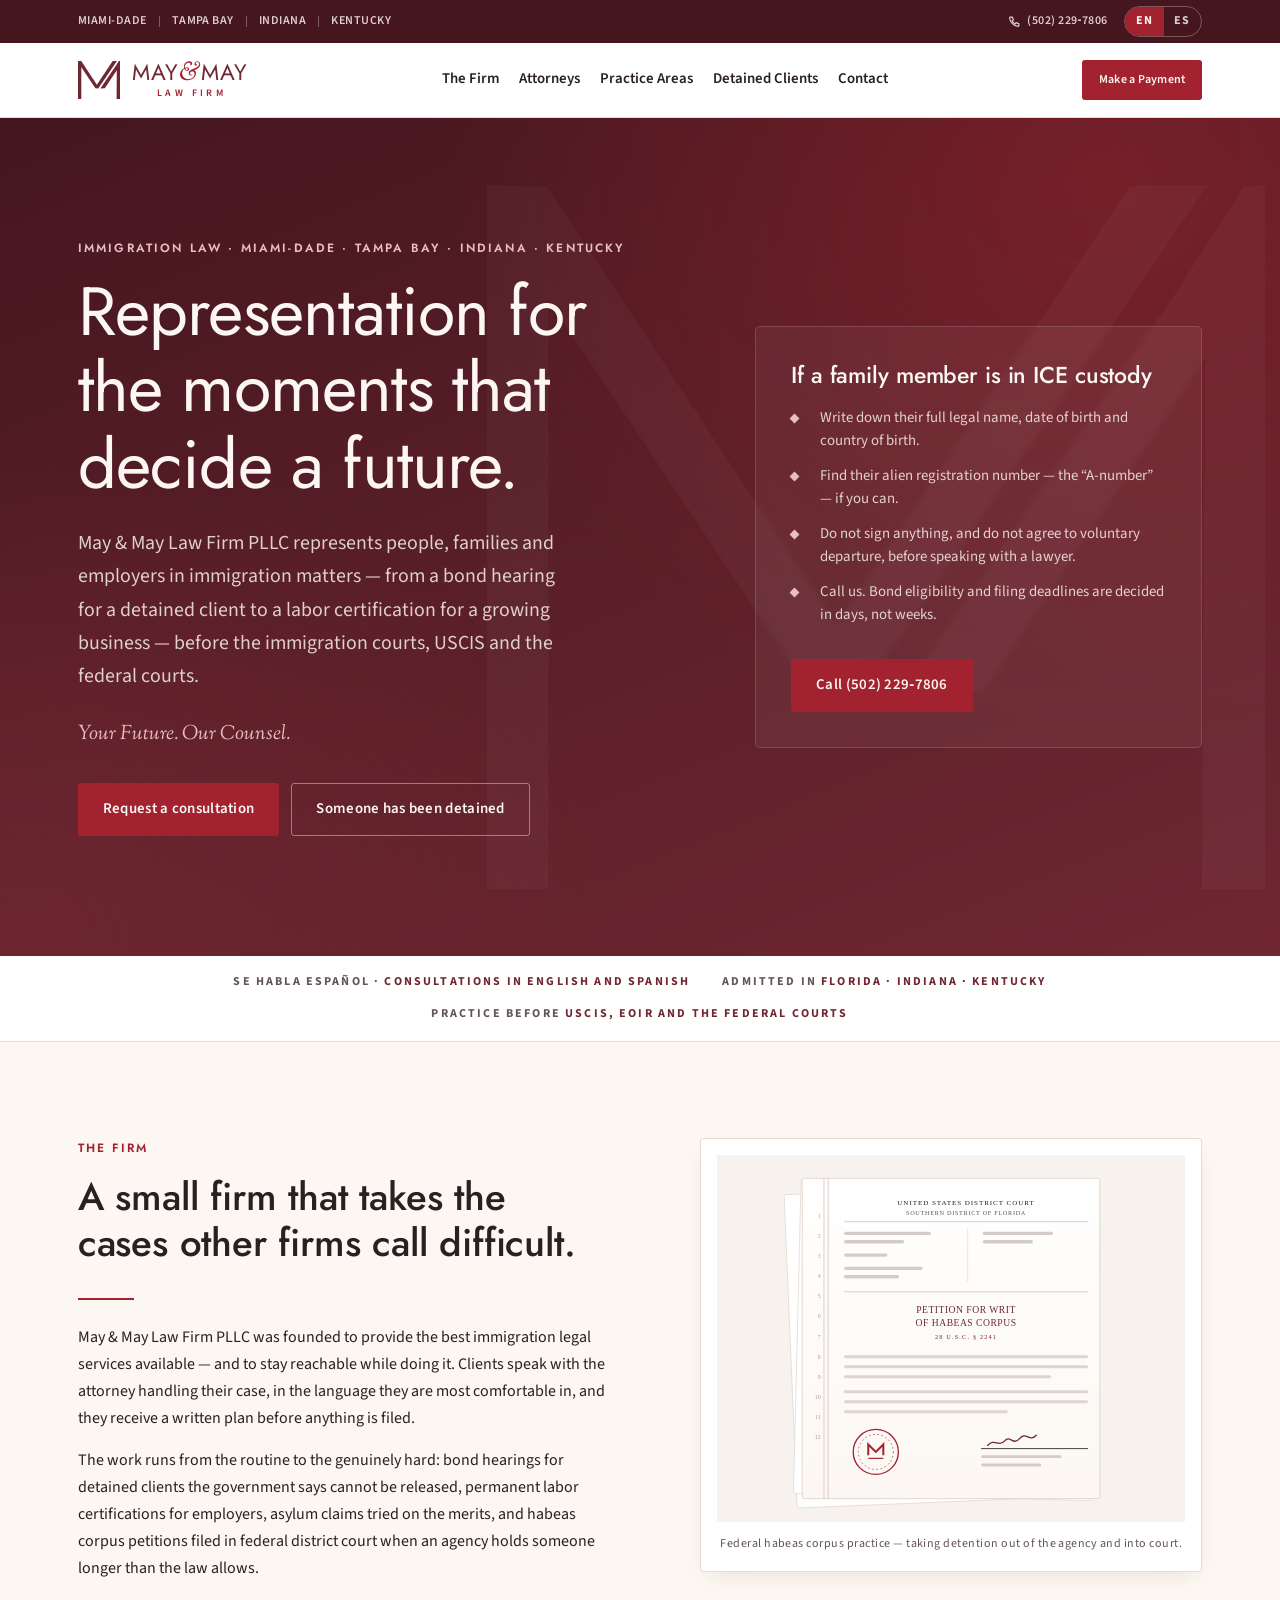
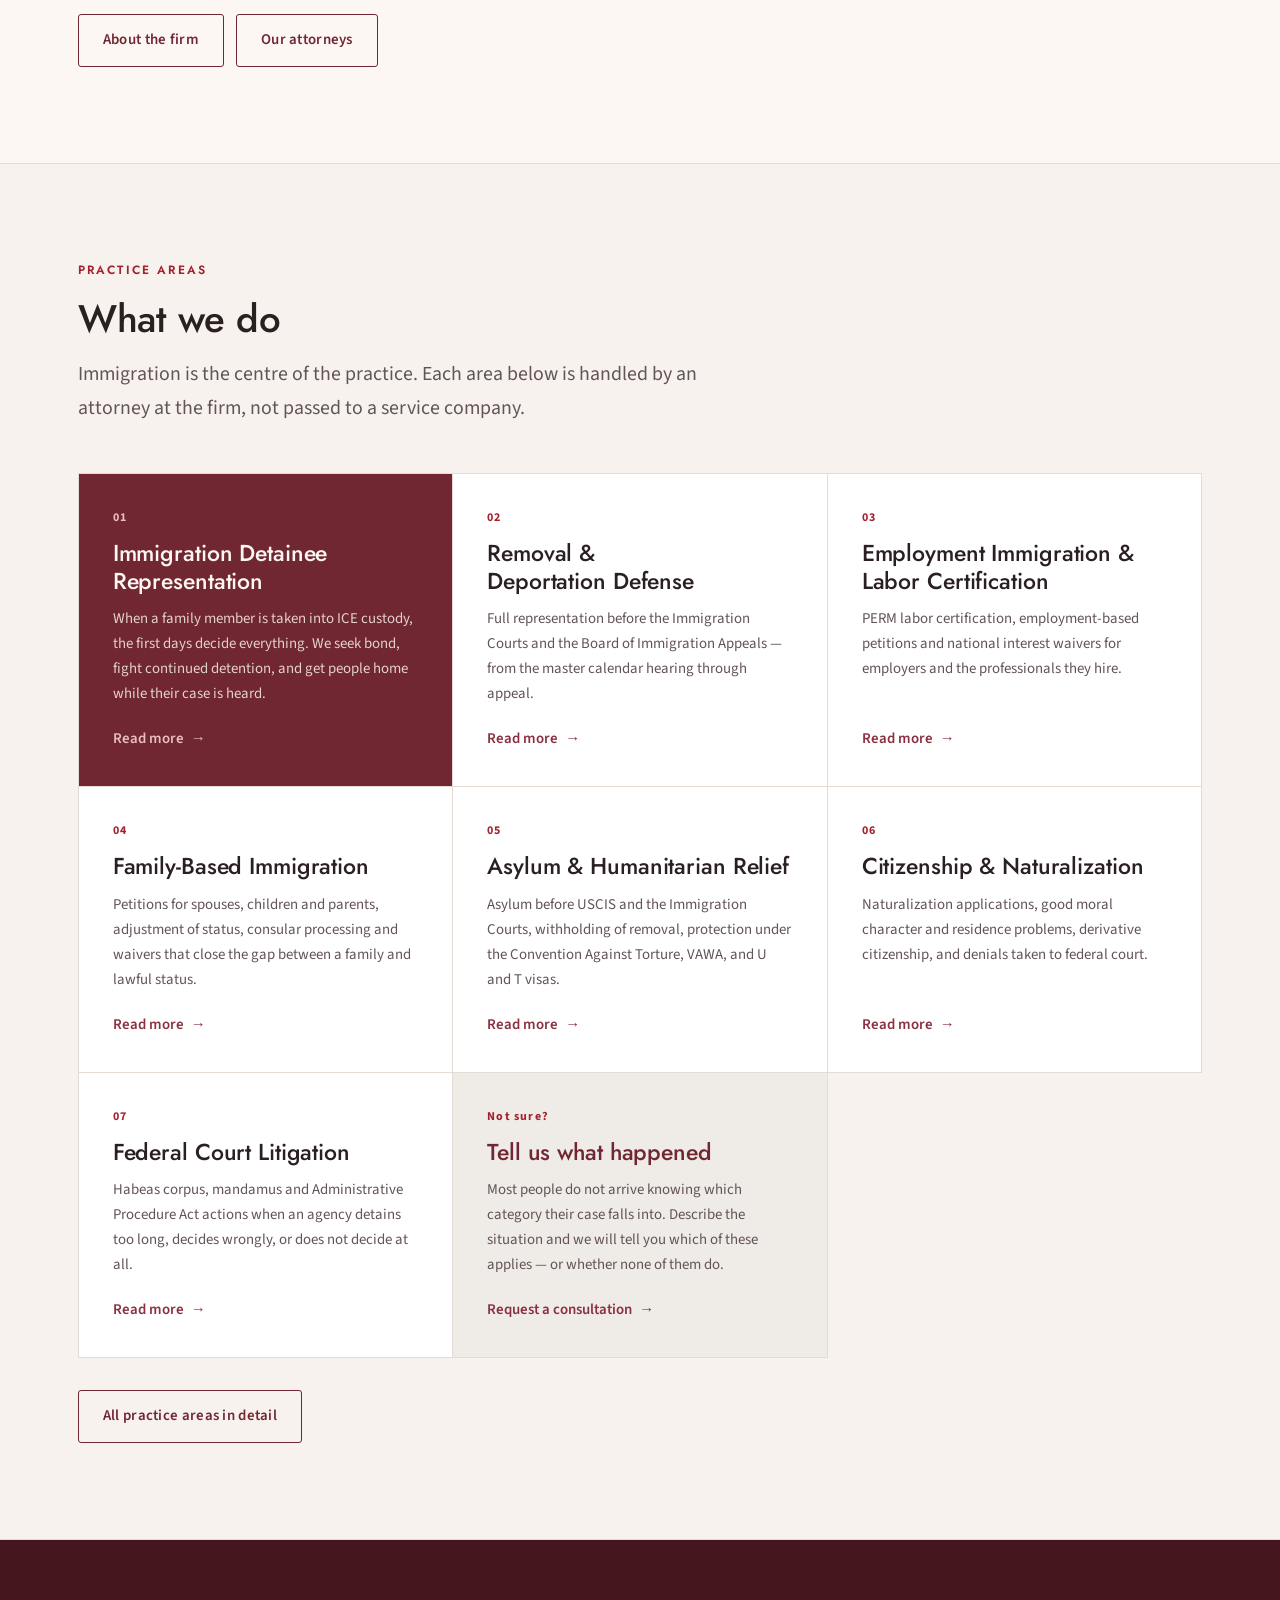
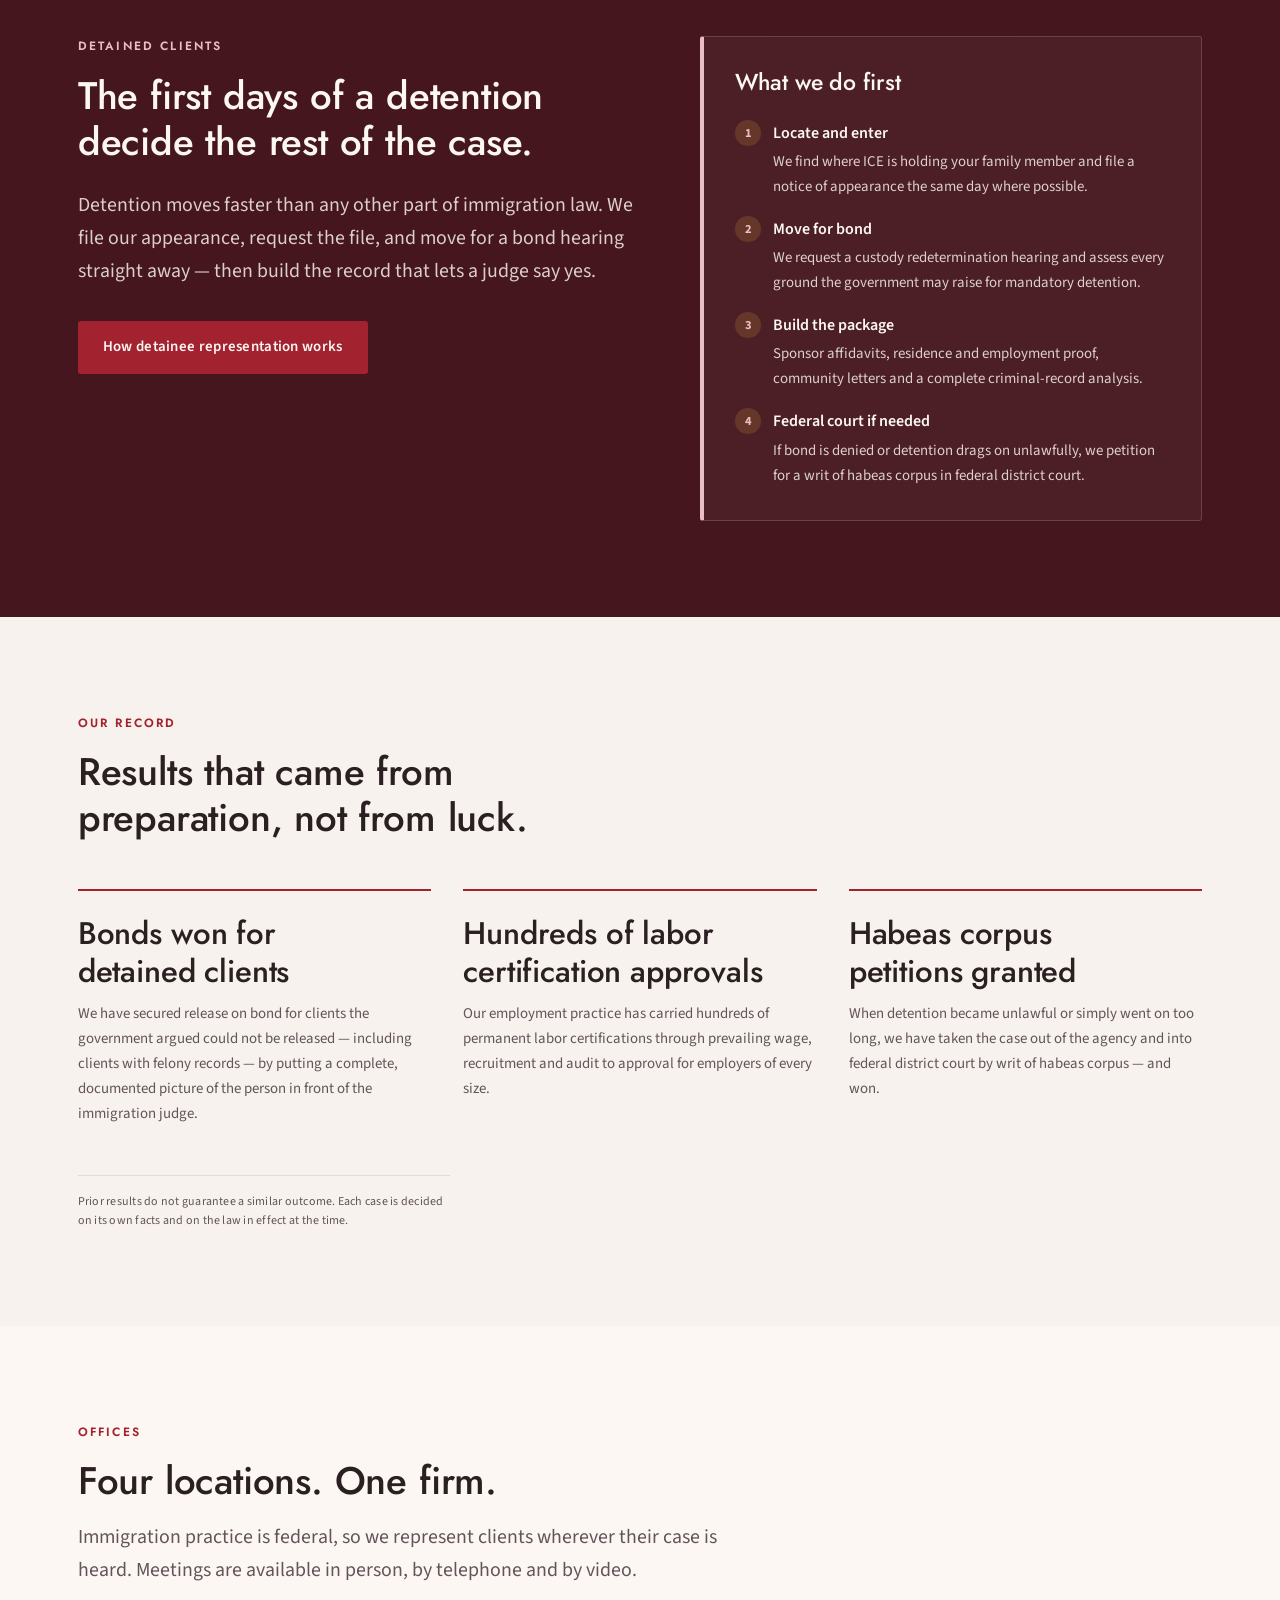
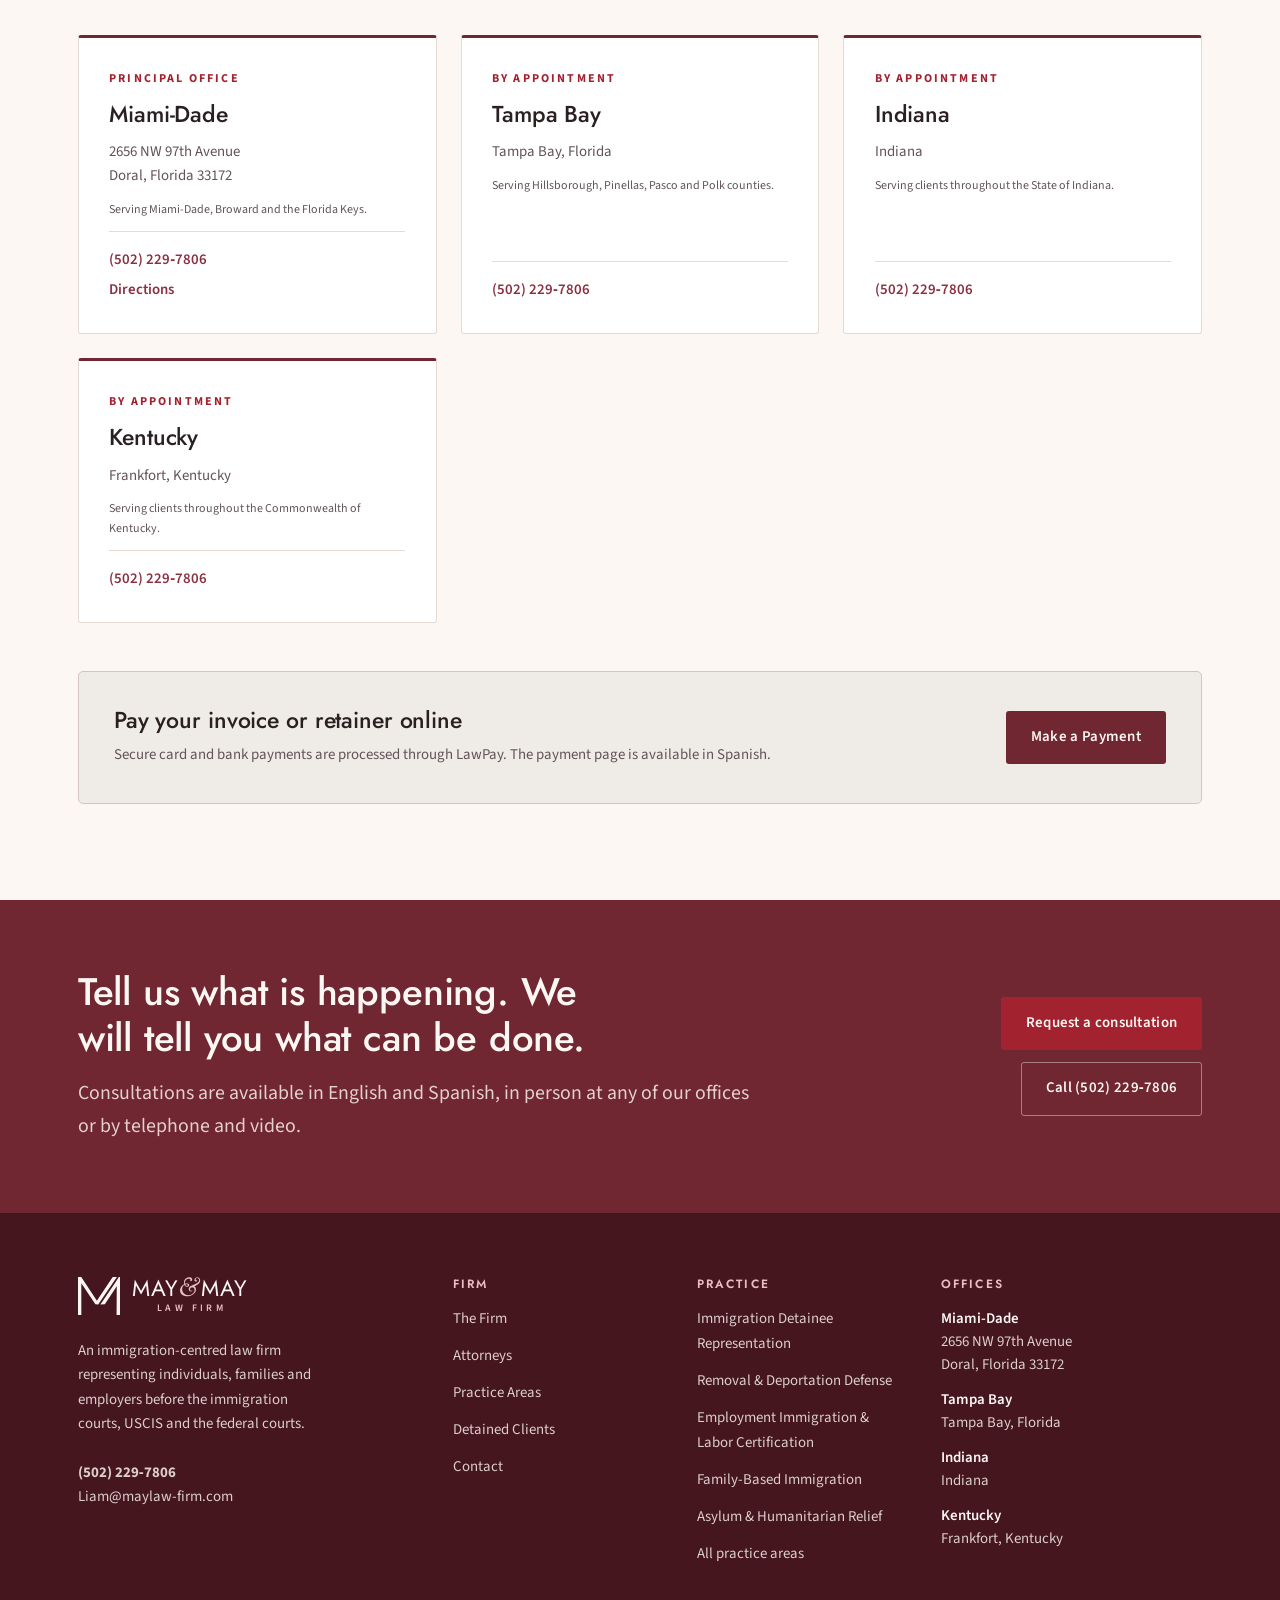
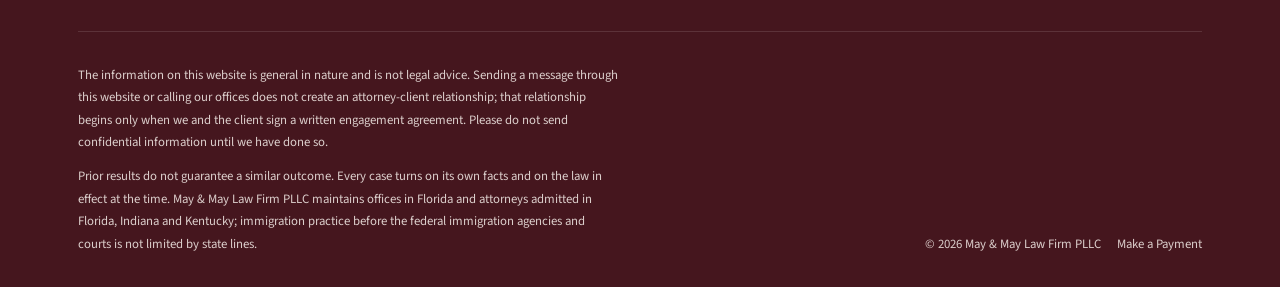
==== index.html @ 10e8029c "Build bilingual static site on the May & May identity manual Replaces the Squarespace landing page w" ====
<!DOCTYPE html>
<html lang="en" data-lang="en">
<head>
  <meta charset="utf-8">
  <meta name="viewport" content="width=device-width, initial-scale=1">
  <title data-title-en="Immigration Attorneys — Miami, Tampa, Indiana, KY | May &amp; May Law" data-title-es="Abogados de Inmigración — Miami, Tampa, Indiana, KY | May &amp; May Law">Immigration Attorneys — Miami, Tampa, Indiana, KY | May &amp; May Law</title>
  <meta name="description" content="Immigration attorneys representing detained clients, families and employers before the immigration courts, USCIS and the federal courts. Offices in Miami-Dade, Tampa Bay, Indiana and Kentucky. Se habla español." data-content-en="Immigration attorneys representing detained clients, families and employers before the immigration courts, USCIS and the federal courts. Offices in Miami-Dade, Tampa Bay, Indiana and Kentucky. Se habla español." data-content-es="Abogados de inmigración que representan a clientes detenidos, familias y empleadores ante las cortes de inmigración, USCIS y las cortes federales. Oficinas en Miami-Dade, Tampa Bay, Indiana y Kentucky.">
  <meta name="theme-color" content="#702732">
  <link rel="canonical" href="https://www.mayandmay-law.com/">
  <link rel="icon" href="assets/img/favicon.svg" type="image/svg+xml">
  <link rel="apple-touch-icon" href="assets/img/favicon.svg">

  <meta property="og:type" content="website">
  <meta property="og:site_name" content="May &amp; May Law Firm PLLC">
  <meta property="og:title" content="Immigration Attorneys — Miami, Tampa, Indiana, KY | May &amp; May Law">
  <meta property="og:description" content="Immigration attorneys representing detained clients, families and employers before the immigration courts, USCIS and the federal courts. Offices in Miami-Dade, Tampa Bay, Indiana and Kentucky. Se habla español.">
  <meta property="og:url" content="https://www.mayandmay-law.com/">
  <meta property="og:image" content="https://www.mayandmay-law.com/assets/img/logo-lockup.svg">
  <meta property="og:locale" content="en_US">
  <meta property="og:locale:alternate" content="es_US">
  <meta name="twitter:card" content="summary">

  <link rel="preload" href="assets/fonts/jost-normal-latin.woff2" as="font"
        type="font/woff2" crossorigin>
  <link rel="preload" href="assets/fonts/source-sans-3-normal-latin.woff2" as="font"
        type="font/woff2" crossorigin>
  <link rel="stylesheet" href="assets/fonts/fonts.css">
  <link rel="stylesheet" href="assets/css/brand.css">
  <link rel="stylesheet" href="assets/css/site.css">
  <script src="assets/js/site.js"></script>
  <script type="application/ld+json">
  {
    "@context": "https://schema.org",
    "@type": "LegalService",
    "name": "May & May Law Firm PLLC",
    "url": "https://www.mayandmay-law.com/",
    "telephone": "+15022297806",
    "email": "Liam@maylaw-firm.com",
    "slogan": "Your Future. Our Counsel.",
    "image": "https://www.mayandmay-law.com/assets/img/logo-lockup.svg",
    "priceRange": "$$",
    "availableLanguage": ["en", "es"],
    "address": {
      "@type": "PostalAddress",
      "streetAddress": "2656 NW 97th Avenue",
      "addressLocality": "Doral",
      "addressRegion": "FL",
      "postalCode": "33172",
      "addressCountry": "US"
    },
    "areaServed": [
      { "@type": "AdministrativeArea", "name": "Miami-Dade County, Florida" },
      { "@type": "AdministrativeArea", "name": "Tampa Bay, Florida" },
      { "@type": "State", "name": "Indiana" },
      { "@type": "State", "name": "Kentucky" }
    ],
    "knowsLanguage": ["English", "Spanish"],
    "serviceType": [
      "Immigration detainee representation",
      "Immigration bond hearings",
      "Removal and deportation defense",
      "Labor certification and employment-based immigration",
      "Family-based immigration",
      "Asylum and humanitarian relief",
      "Citizenship and naturalization",
      "Federal habeas corpus litigation"
    ]
  }
  </script>
</head>
<body>
  <a class="skip-link" href="#main"><span data-l="en">Skip to main content</span><span data-l="es" lang="es">Ir al contenido principal</span></a>
  <div class="utility-bar">
    <div class="container">
      <ul class="utility-locations"><li><span data-l="en">Miami-Dade</span><span data-l="es" lang="es">Miami-Dade</span></li><li><span data-l="en">Tampa Bay</span><span data-l="es" lang="es">Tampa Bay</span></li><li><span data-l="en">Indiana</span><span data-l="es" lang="es">Indiana</span></li><li><span data-l="en">Kentucky</span><span data-l="es" lang="es">Kentucky</span></li></ul>
      <div class="utility-actions">
        <a href="tel:+15022297806">
          <svg width="13" height="13" viewBox="0 0 24 24" fill="none" stroke="currentColor"
               stroke-width="2.2" stroke-linecap="round" aria-hidden="true">
            <path d="M4 4h4l2 5-2.5 1.5a11 11 0 0 0 6 6L15 14l5 2v4a1 1 0 0 1-1 1A17 17 0 0 1 3 5a1 1 0 0 1 1-1z"/>
          </svg>
          <span>(502)&nbsp;229&#8209;7806</span>
        </a>
        <div class="lang-switch" role="group">
          <span class="visually-hidden" id="lang-label"><span data-l="en">Choose a language</span><span data-l="es" lang="es">Elija un idioma</span></span>
          <button type="button" data-set-lang="en" aria-pressed="true"
                  aria-describedby="lang-label" lang="en">EN</button>
          <button type="button" data-set-lang="es" aria-pressed="false"
                  aria-describedby="lang-label" lang="es">ES</button>
        </div>
      </div>
    </div>
  </div>
  <header class="site-header" data-stuck="false">
    <div class="container">
      <a class="brand-lockup" href="index.html">
        <img class="brand-emblem" src="assets/img/logo-mark.svg" alt=""
             width="111" height="100">
        <span class="brand-text" aria-hidden="true">
          <span class="brand-name">May<span class="brand-amp">&amp;</span>May</span>
          <span class="brand-sub">Law Firm</span>
        </span>
        <span class="visually-hidden"><span data-l="en">May &amp; May Law Firm PLLC — home</span><span data-l="es" lang="es">May &amp; May Law Firm PLLC — inicio</span></span>
      </a>

      <nav class="primary-nav" id="primary-nav" aria-label="Main navigation" data-label-en="Main navigation" data-label-es="Navegaci&#243;n principal">
        <ul>
            <li><a href="firm.html"><span data-l="en">The Firm</span><span data-l="es" lang="es">La Firma</span></a></li>
            <li><a href="attorneys.html"><span data-l="en">Attorneys</span><span data-l="es" lang="es">Abogados</span></a></li>
            <li><a href="practice-areas.html"><span data-l="en">Practice Areas</span><span data-l="es" lang="es">Áreas de Práctica</span></a></li>
            <li><a href="detained.html"><span data-l="en">Detained Clients</span><span data-l="es" lang="es">Clientes Detenidos</span></a></li>
            <li><a href="contact.html"><span data-l="en">Contact</span><span data-l="es" lang="es">Contacto</span></a></li>
        </ul>
        <div class="nav-drawer-cta">
          <a class="btn btn-accent" href="https://secure.lawpay.com/pages/maymaylawfirmpllc/immigration-payments-spanish" target="_blank" rel="noopener"><span data-l="en">Make a Payment</span><span data-l="es" lang="es">Hacer un Pago</span></a>
          <a class="btn btn-outline" href="tel:+15022297806"><span data-l="en">Call&nbsp;(502)&nbsp;229&#8209;7806</span><span data-l="es" lang="es">Llamar&nbsp;al&nbsp;(502)&nbsp;229&#8209;7806</span></a>
        </div>
      </nav>

      <div class="header-actions">
        <a class="btn btn-accent btn-sm btn-pay" href="https://secure.lawpay.com/pages/maymaylawfirmpllc/immigration-payments-spanish" target="_blank" rel="noopener">
          <span data-l="en">Make a Payment</span><span data-l="es" lang="es">Hacer un Pago</span>
        </a>
        <button class="nav-toggle" type="button" aria-expanded="false" aria-controls="primary-nav">
          <span></span><span></span><span></span>
          <span class="visually-hidden"><span data-l="en">Open and close the menu</span><span data-l="es" lang="es">Abrir y cerrar el menú</span></span>
        </button>
      </div>
    </div>
  </header>

  <main id="main">
    <section class="hero">
      <div class="container hero-inner">
        <div>
          <span class="kicker"><span data-l="en">Immigration Law &#183; Miami-Dade &#183; Tampa Bay &#183; Indiana &#183; Kentucky</span><span data-l="es" lang="es">Derecho Migratorio &#183; Miami-Dade &#183; Tampa Bay &#183; Indiana &#183; Kentucky</span></span>
          <h1 data-l="en" class="display">Representation for the moments that decide a future.</h1>
<h1 data-l="es" lang="es" class="display">Representaci&#243;n para los momentos que deciden un futuro.</h1>
          <p data-l="en" class="lead">May &amp; May Law Firm PLLC represents people, families and employers in immigration matters &mdash; from a bond hearing for a detained client to a labor certification for a growing business &mdash; before the immigration courts, USCIS and the federal courts.</p>
<p data-l="es" lang="es" class="lead">May &amp; May Law Firm PLLC representa a personas, familias y empleadores en asuntos migratorios &mdash; desde una audiencia de fianza para un cliente detenido hasta una certificaci&#243;n laboral para una empresa en crecimiento &mdash; ante las cortes de inmigraci&#243;n, USCIS y las cortes federales.</p>
          <p class="hero-tagline"><span data-l="en">Your Future. Our Counsel.</span><span data-l="es" lang="es">Su Futuro. Nuestra Asesor&#237;a.</span></p>
          <div class="btn-row">
            <a class="btn btn-accent" href="contact.html"><span data-l="en">Request a consultation</span><span data-l="es" lang="es">Solicitar una consulta</span></a>
            <a class="btn btn-ghost-invert" href="detained.html"><span data-l="en">Someone has been detained</span><span data-l="es" lang="es">Detuvieron a un familiar</span></a>
          </div>
        </div>

        <aside class="hero-aside on-dark">
          <h2><span data-l="en">If a family member is in ICE custody</span><span data-l="es" lang="es">Si un familiar est&#225; detenido por ICE</span></h2>
          <ul>
            <li><span data-l="en">Write down their full legal name, date of birth and country of birth.</span><span data-l="es" lang="es">Escriba su nombre legal completo, fecha de nacimiento y pa&#237;s de nacimiento.</span></li>
            <li><span data-l="en">Find their alien registration number &mdash; the &ldquo;A-number&rdquo; &mdash; if you can.</span><span data-l="es" lang="es">Busque su n&#250;mero de registro de extranjero &mdash; el &laquo;n&#250;mero A&raquo; &mdash; si es posible.</span></li>
            <li><span data-l="en">Do not sign anything, and do not agree to voluntary departure, before speaking with a lawyer.</span><span data-l="es" lang="es">No firme nada ni acepte la salida voluntaria antes de hablar con un abogado.</span></li>
            <li><span data-l="en">Call us. Bond eligibility and filing deadlines are decided in days, not weeks.</span><span data-l="es" lang="es">Ll&#225;menos. La elegibilidad para fianza y los plazos de presentaci&#243;n se deciden en d&#237;as, no en semanas.</span></li>
          </ul>
          <div class="btn-row">
            <a class="btn btn-accent" href="tel:+15022297806"><span data-l="en">Call&nbsp;(502)&nbsp;229&#8209;7806</span><span data-l="es" lang="es">Llamar&nbsp;al&nbsp;(502)&nbsp;229&#8209;7806</span></a>
          </div>
        </aside>
      </div>
    </section>

    <div class="trust-strip">
      <div class="container">
        <span><span data-l="en">Se habla espa&#241;ol &#183; <strong>Consultations in English and Spanish</strong></span><span data-l="es" lang="es"><strong>Atendemos en espa&#241;ol e ingl&#233;s</strong></span></span>
        <span><span data-l="en">Admitted in <strong>Florida &#183; Indiana &#183; Kentucky</strong></span><span data-l="es" lang="es">Admitidos en <strong>Florida &#183; Indiana &#183; Kentucky</strong></span></span>
        <span><span data-l="en">Practice before <strong>USCIS, EOIR and the federal courts</strong></span><span data-l="es" lang="es">Pr&#225;ctica ante <strong>USCIS, EOIR y las cortes federales</strong></span></span>
      </div>
    </div>

    <section class="section">
      <div class="container split">
        <div>
          <span class="kicker"><span data-l="en">The firm</span><span data-l="es" lang="es">La firma</span></span>
          <h2 data-l="en">A small firm that takes the cases other firms call difficult.</h2>
<h2 data-l="es" lang="es">Una firma peque&#241;a que acepta los casos que otras llaman dif&#237;ciles.</h2>
          <hr class="rule mt-6">
          <div class="prose">
            <p data-l="en">May &amp; May Law Firm PLLC was founded to provide the best immigration legal services available &mdash; and to stay reachable while doing it. Clients speak with the attorney handling their case, in the language they are most comfortable in, and they receive a written plan before anything is filed.</p>
<p data-l="es" lang="es">May &amp; May Law Firm PLLC fue fundada para ofrecer los mejores servicios legales de inmigraci&#243;n disponibles &mdash; y para seguir siendo accesible al hacerlo. Nuestros clientes hablan con el abogado que atiende su caso, en el idioma en el que se sienten m&#225;s c&#243;modos, y reciben un plan por escrito antes de presentar cualquier documento.</p>
            <p data-l="en">The work runs from the routine to the genuinely hard: bond hearings for detained clients the government says cannot be released, permanent labor certifications for employers, asylum claims tried on the merits, and habeas corpus petitions filed in federal district court when an agency holds someone longer than the law allows.</p>
<p data-l="es" lang="es">El trabajo abarca desde lo rutinario hasta lo verdaderamente dif&#237;cil: audiencias de fianza para clientes detenidos que el gobierno considera no liberables, certificaciones laborales permanentes para empleadores, casos de asilo litigados en el fondo, y peticiones de h&#225;beas corpus presentadas en la corte federal de distrito cuando una agencia detiene a alguien m&#225;s tiempo del que la ley permite.</p>
          </div>
          <div class="btn-row">
            <a class="btn btn-outline" href="firm.html"><span data-l="en">About the firm</span><span data-l="es" lang="es">Sobre la firma</span></a>
            <a class="btn btn-outline" href="attorneys.html"><span data-l="en">Our attorneys</span><span data-l="es" lang="es">Nuestros abogados</span></a>
          </div>
        </div>
        <figure class="figure-doc reveal">
          <img src="assets/img/doc-petition.svg" width="560" height="440"
               alt="Illustration of a federal petition for a writ of habeas corpus, with a court caption, body paragraphs, an embossed seal and a signature block." data-alt-en="Illustration of a federal petition for a writ of habeas corpus, with a court caption, body paragraphs, an embossed seal and a signature block." data-alt-es="Ilustraci&#243;n de una petici&#243;n federal de h&#225;beas corpus, con el encabezado de la corte, p&#225;rrafos del cuerpo, un sello en relieve y el bloque de firma.">
          <figcaption><span data-l="en">Federal habeas corpus practice &mdash; taking detention out of the agency and into court.</span><span data-l="es" lang="es">Pr&#225;ctica de h&#225;beas corpus federal &mdash; llevar la detenci&#243;n de la agencia a la corte.</span></figcaption>
        </figure>
      </div>
    </section>

    <section class="section band-alt band-line">
      <div class="container">
        <div class="section-head">
          <span class="kicker"><span data-l="en">Practice areas</span><span data-l="es" lang="es">&#193;reas de pr&#225;ctica</span></span>
          <h2 data-l="en">What we do</h2>
<h2 data-l="es" lang="es">Lo que hacemos</h2>
          <p data-l="en" class="lead mt-4">Immigration is the centre of the practice. Each area below is handled by an attorney at the firm, not passed to a service company.</p>
<p data-l="es" lang="es" class="lead mt-4">La inmigraci&#243;n es el centro de la pr&#225;ctica. Cada &#225;rea a continuaci&#243;n es atendida por un abogado de la firma, no delegada a una empresa de servicios.</p>
        </div>
      <div class="practice-grid">
        <a class="practice-card is-feature" href="detained.html">
          <span class="practice-card-num">01</span>
          <h3><span data-l="en">Immigration Detainee Representation</span><span data-l="es" lang="es">Representación de Detenidos de Inmigración</span></h3>
          <p data-l="en">When a family member is taken into ICE custody, the first days decide everything. We seek bond, fight continued detention, and get people home while their case is heard.</p>
<p data-l="es" lang="es">Cuando un familiar es detenido por ICE, los primeros días deciden todo. Solicitamos fianza, impugnamos la detención prolongada y logramos que la persona regrese a casa mientras se resuelve su caso.</p>
          <span class="link-arrow"><span data-l="en">Read more</span><span data-l="es" lang="es">Leer m&#225;s</span></span>
        </a>
        <a class="practice-card" href="practice-areas.html#removal-defense">
          <span class="practice-card-num">02</span>
          <h3><span data-l="en">Removal &amp; Deportation Defense</span><span data-l="es" lang="es">Defensa contra la Deportación</span></h3>
          <p data-l="en">Full representation before the Immigration Courts and the Board of Immigration Appeals — from the master calendar hearing through appeal.</p>
<p data-l="es" lang="es">Representación completa ante las Cortes de Inmigración y la Junta de Apelaciones de Inmigración — desde la audiencia inicial hasta la apelación.</p>
          <span class="link-arrow"><span data-l="en">Read more</span><span data-l="es" lang="es">Leer m&#225;s</span></span>
        </a>
        <a class="practice-card" href="practice-areas.html#employment-immigration">
          <span class="practice-card-num">03</span>
          <h3><span data-l="en">Employment Immigration &amp; Labor Certification</span><span data-l="es" lang="es">Inmigración por Empleo y Certificación Laboral</span></h3>
          <p data-l="en">PERM labor certification, employment-based petitions and national interest waivers for employers and the professionals they hire.</p>
<p data-l="es" lang="es">Certificación laboral PERM, peticiones basadas en empleo y exenciones por interés nacional para empleadores y los profesionales que contratan.</p>
          <span class="link-arrow"><span data-l="en">Read more</span><span data-l="es" lang="es">Leer m&#225;s</span></span>
        </a>
        <a class="practice-card" href="practice-areas.html#family-immigration">
          <span class="practice-card-num">04</span>
          <h3><span data-l="en">Family-Based Immigration</span><span data-l="es" lang="es">Inmigración Familiar</span></h3>
          <p data-l="en">Petitions for spouses, children and parents, adjustment of status, consular processing and waivers that close the gap between a family and lawful status.</p>
<p data-l="es" lang="es">Peticiones para cónyuges, hijos y padres, ajuste de estatus, proceso consular y perdones que cierran la brecha entre una familia y el estatus legal.</p>
          <span class="link-arrow"><span data-l="en">Read more</span><span data-l="es" lang="es">Leer m&#225;s</span></span>
        </a>
        <a class="practice-card" href="practice-areas.html#asylum-humanitarian">
          <span class="practice-card-num">05</span>
          <h3><span data-l="en">Asylum &amp; Humanitarian Relief</span><span data-l="es" lang="es">Asilo y Alivio Humanitario</span></h3>
          <p data-l="en">Asylum before USCIS and the Immigration Courts, withholding of removal, protection under the Convention Against Torture, VAWA, and U and T visas.</p>
<p data-l="es" lang="es">Asilo ante USCIS y las Cortes de Inmigración, retención de expulsión, protección bajo la Convención contra la Tortura, VAWA y visas U y T.</p>
          <span class="link-arrow"><span data-l="en">Read more</span><span data-l="es" lang="es">Leer m&#225;s</span></span>
        </a>
        <a class="practice-card" href="practice-areas.html#citizenship">
          <span class="practice-card-num">06</span>
          <h3><span data-l="en">Citizenship &amp; Naturalization</span><span data-l="es" lang="es">Ciudadanía y Naturalización</span></h3>
          <p data-l="en">Naturalization applications, good moral character and residence problems, derivative citizenship, and denials taken to federal court.</p>
<p data-l="es" lang="es">Solicitudes de naturalización, problemas de buen carácter moral y de residencia, ciudadanía derivada y negaciones llevadas a la corte federal.</p>
          <span class="link-arrow"><span data-l="en">Read more</span><span data-l="es" lang="es">Leer m&#225;s</span></span>
        </a>
        <a class="practice-card" href="practice-areas.html#federal-litigation">
          <span class="practice-card-num">07</span>
          <h3><span data-l="en">Federal Court Litigation</span><span data-l="es" lang="es">Litigio en Corte Federal</span></h3>
          <p data-l="en">Habeas corpus, mandamus and Administrative Procedure Act actions when an agency detains too long, decides wrongly, or does not decide at all.</p>
<p data-l="es" lang="es">Hábeas corpus, mandamus y acciones bajo la Ley de Procedimiento Administrativo cuando una agencia detiene por demasiado tiempo, decide mal o simplemente no decide.</p>
          <span class="link-arrow"><span data-l="en">Read more</span><span data-l="es" lang="es">Leer m&#225;s</span></span>
        </a>
        <a class="practice-card is-cta" href="contact.html">
          <span class="practice-card-num"><span data-l="en">Not sure?</span><span data-l="es" lang="es">&#191;No est&#225; seguro?</span></span>
          <h3><span data-l="en">Tell us what happened</span><span data-l="es" lang="es">Cu&#233;ntenos qu&#233; pas&#243;</span></h3>
          <p data-l="en">Most people do not arrive knowing which category their case falls into. Describe the situation and we will tell you which of these applies &mdash; or whether none of them do.</p>
<p data-l="es" lang="es">La mayor&#237;a de las personas no llegan sabiendo en qu&#233; categor&#237;a entra su caso. Descr&#237;banos la situaci&#243;n y le diremos cu&#225;l de estas aplica &mdash; o si ninguna aplica.</p>
          <span class="link-arrow"><span data-l="en">Request a consultation</span><span data-l="es" lang="es">Solicitar una consulta</span></span>
        </a>
      </div>

        <div class="btn-row">
          <a class="btn btn-outline" href="practice-areas.html"><span data-l="en">All practice areas in detail</span><span data-l="es" lang="es">Todas las &#225;reas en detalle</span></a>
        </div>
      </div>
    </section>

    <section class="section band-dark">
      <div class="container split">
        <div>
          <span class="kicker"><span data-l="en">Detained clients</span><span data-l="es" lang="es">Clientes detenidos</span></span>
          <h2 data-l="en">The first days of a detention decide the rest of the case.</h2>
<h2 data-l="es" lang="es">Los primeros d&#237;as de una detenci&#243;n deciden el resto del caso.</h2>
          <p data-l="en" class="lead mt-5">Detention moves faster than any other part of immigration law. We file our appearance, request the file, and move for a bond hearing straight away &mdash; then build the record that lets a judge say yes.</p>
<p data-l="es" lang="es" class="lead mt-5">La detenci&#243;n avanza m&#225;s r&#225;pido que cualquier otra parte de la ley de inmigraci&#243;n. Presentamos nuestra comparecencia, solicitamos el expediente y pedimos de inmediato una audiencia de fianza &mdash; y luego construimos el expediente que permite al juez decir s&#237;.</p>
          <div class="btn-row">
            <a class="btn btn-accent" href="detained.html"><span data-l="en">How detainee representation works</span><span data-l="es" lang="es">C&#243;mo funciona la representaci&#243;n de detenidos</span></a>
          </div>
        </div>
        <div class="urgent-panel on-dark">
          <h3><span data-l="en">What we do first</span><span data-l="es" lang="es">Lo que hacemos primero</span></h3>
          <ul class="checklist mt-5">
            <li><span>1</span><div><strong><span data-l="en">Locate and enter</span><span data-l="es" lang="es">Localizar y comparecer</span></strong>
              <p><span data-l="en">We find where ICE is holding your family member and file a notice of appearance the same day where possible.</span><span data-l="es" lang="es">Localizamos d&#243;nde ICE tiene detenido a su familiar y presentamos la comparecencia el mismo d&#237;a cuando es posible.</span></p></div></li>
            <li><span>2</span><div><strong><span data-l="en">Move for bond</span><span data-l="es" lang="es">Solicitar la fianza</span></strong>
              <p><span data-l="en">We request a custody redetermination hearing and assess every ground the government may raise for mandatory detention.</span><span data-l="es" lang="es">Solicitamos una audiencia de redeterminaci&#243;n de custodia y evaluamos cada argumento que el gobierno pueda alegar para la detenci&#243;n obligatoria.</span></p></div></li>
            <li><span>3</span><div><strong><span data-l="en">Build the package</span><span data-l="es" lang="es">Armar el expediente</span></strong>
              <p><span data-l="en">Sponsor affidavits, residence and employment proof, community letters and a complete criminal-record analysis.</span><span data-l="es" lang="es">Declaraciones del patrocinador, pruebas de domicilio y empleo, cartas de la comunidad y un an&#225;lisis completo de antecedentes penales.</span></p></div></li>
            <li><span>4</span><div><strong><span data-l="en">Federal court if needed</span><span data-l="es" lang="es">Corte federal si es necesario</span></strong>
              <p><span data-l="en">If bond is denied or detention drags on unlawfully, we petition for a writ of habeas corpus in federal district court.</span><span data-l="es" lang="es">Si se niega la fianza o la detenci&#243;n se prolonga ilegalmente, presentamos una petici&#243;n de h&#225;beas corpus en la corte federal de distrito.</span></p></div></li>
          </ul>
        </div>
      </div>
    </section>

    <section class="section band-alt">
      <div class="container">
        <div class="section-head">
          <span class="kicker"><span data-l="en">Our record</span><span data-l="es" lang="es">Nuestra trayectoria</span></span>
          <h2 data-l="en">Results that came from preparation, not from luck.</h2>
<h2 data-l="es" lang="es">Resultados que vinieron de la preparaci&#243;n, no de la suerte.</h2>
        </div>
        <div class="record-grid">
          <div class="record-item reveal">
            <h3><span data-l="en">Bonds won for detained clients</span><span data-l="es" lang="es">Fianzas obtenidas para clientes detenidos</span></h3>
            <p data-l="en">We have secured release on bond for clients the government argued could not be released &mdash; including clients with felony records &mdash; by putting a complete, documented picture of the person in front of the immigration judge.</p>
<p data-l="es" lang="es">Hemos logrado la liberaci&#243;n bajo fianza de clientes que el gobierno consideraba no elegibles &mdash; incluidos clientes con antecedentes por delitos graves &mdash; presentando al juez de inmigraci&#243;n un panorama completo y documentado de la persona.</p>
          </div>
          <div class="record-item reveal">
            <h3><span data-l="en">Hundreds of labor certification approvals</span><span data-l="es" lang="es">Cientos de certificaciones laborales aprobadas</span></h3>
            <p data-l="en">Our employment practice has carried hundreds of permanent labor certifications through prevailing wage, recruitment and audit to approval for employers of every size.</p>
<p data-l="es" lang="es">Nuestra pr&#225;ctica de inmigraci&#243;n por empleo ha llevado cientos de certificaciones laborales permanentes por salario prevaleciente, reclutamiento y auditor&#237;a hasta su aprobaci&#243;n, para empleadores de todo tama&#241;o.</p>
          </div>
          <div class="record-item reveal">
            <h3><span data-l="en">Habeas corpus petitions granted</span><span data-l="es" lang="es">Peticiones de h&#225;beas corpus concedidas</span></h3>
            <p data-l="en">When detention became unlawful or simply went on too long, we have taken the case out of the agency and into federal district court by writ of habeas corpus &mdash; and won.</p>
<p data-l="es" lang="es">Cuando la detenci&#243;n se volvi&#243; ilegal o simplemente se prolong&#243; demasiado, hemos llevado el caso fuera de la agencia a la corte federal de distrito mediante h&#225;beas corpus &mdash; y hemos ganado.</p>
          </div>
        </div>
        <p data-l="en" class="disclaimer-note">Prior results do not guarantee a similar outcome. Each case is decided on its own facts and on the law in effect at the time.</p>
<p data-l="es" lang="es" class="disclaimer-note">Los resultados anteriores no garantizan un resultado similar. Cada caso se decide seg&#250;n sus propios hechos y la ley vigente en ese momento.</p>
      </div>
    </section>

    <section class="section">
      <div class="container">
        <div class="section-head">
          <span class="kicker"><span data-l="en">Offices</span><span data-l="es" lang="es">Oficinas</span></span>
          <h2 data-l="en">Four locations. One firm.</h2>
<h2 data-l="es" lang="es">Cuatro ubicaciones. Una firma.</h2>
          <p data-l="en" class="lead mt-4">Immigration practice is federal, so we represent clients wherever their case is heard. Meetings are available in person, by telephone and by video.</p>
<p data-l="es" lang="es" class="lead mt-4">La pr&#225;ctica de inmigraci&#243;n es federal, por lo que representamos a clientes donde sea que se atienda su caso. Las reuniones est&#225;n disponibles en persona, por tel&#233;fono y por video.</p>
        </div>
      <div class="grid grid-3">
        <div class="office-card" id="office-miami-dade">
          <span class="office-tag"><span data-l="en">Principal office</span><span data-l="es" lang="es">Oficina principal</span></span>
          <h3><span data-l="en">Miami-Dade</span><span data-l="es" lang="es">Miami-Dade</span></h3>
          <address>2656 NW 97th Avenue<br>Doral, Florida 33172</address>
          <p data-l="en" class="field-note">Serving Miami-Dade, Broward and the Florida Keys.</p>
<p data-l="es" lang="es" class="field-note">Atendiendo a Miami-Dade, Broward y los Cayos de Florida.</p>
          <div class="office-meta">
            <a href="tel:+15022297806">(502)&nbsp;229&#8209;7806</a>
            <a href="https://www.google.com/maps/search/?api=1&query=2656+NW+97th+Avenue+Doral+FL+33172" target="_blank" rel="noopener"><span data-l="en">Directions</span><span data-l="es" lang="es">Indicaciones</span></a>
          </div>
        </div>
        <div class="office-card" id="office-tampa-bay">
          <span class="office-tag"><span data-l="en">By appointment</span><span data-l="es" lang="es">Con cita previa</span></span>
          <h3><span data-l="en">Tampa Bay</span><span data-l="es" lang="es">Tampa Bay</span></h3>
          <address>Tampa Bay, Florida</address>
          <!-- TODO(May & May): this office shows its region only. Replace the line above with the street address from the firm letterhead. -->
          <p data-l="en" class="field-note">Serving Hillsborough, Pinellas, Pasco and Polk counties.</p>
<p data-l="es" lang="es" class="field-note">Atendiendo a los condados de Hillsborough, Pinellas, Pasco y Polk.</p>
          <div class="office-meta">
            <a href="tel:+15022297806">(502)&nbsp;229&#8209;7806</a>

          </div>
        </div>
        <div class="office-card" id="office-indiana">
          <span class="office-tag"><span data-l="en">By appointment</span><span data-l="es" lang="es">Con cita previa</span></span>
          <h3><span data-l="en">Indiana</span><span data-l="es" lang="es">Indiana</span></h3>
          <address>Indiana</address>
          <!-- TODO(May & May): this office shows its region only. Replace the line above with the street address from the firm letterhead. -->
          <p data-l="en" class="field-note">Serving clients throughout the State of Indiana.</p>
<p data-l="es" lang="es" class="field-note">Atendiendo a clientes en todo el estado de Indiana.</p>
          <div class="office-meta">
            <a href="tel:+15022297806">(502)&nbsp;229&#8209;7806</a>

          </div>
        </div>
        <div class="office-card" id="office-kentucky">
          <span class="office-tag"><span data-l="en">By appointment</span><span data-l="es" lang="es">Con cita previa</span></span>
          <h3><span data-l="en">Kentucky</span><span data-l="es" lang="es">Kentucky</span></h3>
          <address>Frankfort, Kentucky</address>
          <!-- TODO(May & May): this office shows its region only. Replace the line above with the street address from the firm letterhead. -->
          <p data-l="en" class="field-note">Serving clients throughout the Commonwealth of Kentucky.</p>
<p data-l="es" lang="es" class="field-note">Atendiendo a clientes en todo el estado de Kentucky.</p>
          <div class="office-meta">
            <a href="tel:+15022297806">(502)&nbsp;229&#8209;7806</a>

          </div>
        </div>
      </div>

        <div class="mt-7">
      <div class="pay-callout">
        <div>
          <h2 data-l="en">Pay your invoice or retainer online</h2>
<h2 data-l="es" lang="es">Pague su factura o anticipo en l&#237;nea</h2>
          <p data-l="en">Secure card and bank payments are processed through LawPay. The payment page is available in Spanish.</p>
<p data-l="es" lang="es">Los pagos seguros con tarjeta y cuenta bancaria se procesan a trav&#233;s de LawPay. La p&#225;gina de pago est&#225; disponible en espa&#241;ol.</p>
        </div>
        <a class="btn btn-primary" href="https://secure.lawpay.com/pages/maymaylawfirmpllc/immigration-payments-spanish" target="_blank" rel="noopener">
          <span data-l="en">Make a Payment</span><span data-l="es" lang="es">Hacer un Pago</span>
        </a>
      </div>

        </div>
      </div>
    </section>
  </main>

  <section class="cta-band">
    <div class="container">
      <div>
        <h2 data-l="en">Tell us what is happening. We will tell you what can be done.</h2>
<h2 data-l="es" lang="es">Cuéntenos qué está pasando. Le diremos qué se puede hacer.</h2>
        <p data-l="en" class="lead mt-4">Consultations are available in English and Spanish, in person at any of our offices or by telephone and video.</p>
<p data-l="es" lang="es" class="lead mt-4">Las consultas están disponibles en inglés y español, en persona en cualquiera de nuestras oficinas o por teléfono y video.</p>
      </div>
      <div class="btn-row">
        <a class="btn btn-accent" href="contact.html"><span data-l="en">Request a consultation</span><span data-l="es" lang="es">Solicitar una consulta</span></a>
        <a class="btn btn-ghost-invert" href="tel:+15022297806"><span data-l="en">Call&nbsp;(502)&nbsp;229&#8209;7806</span><span data-l="es" lang="es">Llamar&nbsp;al&nbsp;(502)&nbsp;229&#8209;7806</span></a>
      </div>
    </div>
  </section>
  <footer class="site-footer">
    <div class="container">
      <div class="footer-main">
        <div class="footer-brand">
          <span class="brand-lockup is-invert">
            <img class="brand-emblem" src="assets/img/logo-mark-invert.svg" alt=""
                 width="111" height="100">
            <span class="brand-text" aria-hidden="true">
              <span class="brand-name">May<span class="brand-amp">&amp;</span>May</span>
              <span class="brand-sub">Law Firm</span>
            </span>
          </span>
          <p class="visually-hidden">May &amp; May Law Firm PLLC</p>
          <p data-l="en">An immigration-centred law firm representing individuals, families and employers before the immigration courts, USCIS and the federal courts.</p>
<p data-l="es" lang="es">Una firma de abogados centrada en inmigración que representa a personas, familias y empleadores ante las cortes de inmigración, USCIS y las cortes federales.</p>
          <p class="mt-5">
            <a href="tel:+15022297806"><strong>(502)&nbsp;229&#8209;7806</strong></a><br>
            <a href="mailto:Liam@maylaw-firm.com">Liam@maylaw-firm.com</a>
          </p>
        </div>

        <div>
          <h2><span data-l="en">Firm</span><span data-l="es" lang="es">La Firma</span></h2>
          <ul>
            <li><a href="firm.html"><span data-l="en">The Firm</span><span data-l="es" lang="es">La Firma</span></a></li>
            <li><a href="attorneys.html"><span data-l="en">Attorneys</span><span data-l="es" lang="es">Abogados</span></a></li>
            <li><a href="practice-areas.html"><span data-l="en">Practice Areas</span><span data-l="es" lang="es">Áreas de Práctica</span></a></li>
            <li><a href="detained.html"><span data-l="en">Detained Clients</span><span data-l="es" lang="es">Clientes Detenidos</span></a></li>
            <li><a href="contact.html"><span data-l="en">Contact</span><span data-l="es" lang="es">Contacto</span></a></li>
          </ul>
        </div>

        <div>
          <h2><span data-l="en">Practice</span><span data-l="es" lang="es">Práctica</span></h2>
          <ul>
            <li><a href="practice-areas.html#detainee-representation"><span data-l="en">Immigration Detainee Representation</span><span data-l="es" lang="es">Representación de Detenidos de Inmigración</span></a></li>
            <li><a href="practice-areas.html#removal-defense"><span data-l="en">Removal &amp; Deportation Defense</span><span data-l="es" lang="es">Defensa contra la Deportación</span></a></li>
            <li><a href="practice-areas.html#employment-immigration"><span data-l="en">Employment Immigration &amp; Labor Certification</span><span data-l="es" lang="es">Inmigración por Empleo y Certificación Laboral</span></a></li>
            <li><a href="practice-areas.html#family-immigration"><span data-l="en">Family-Based Immigration</span><span data-l="es" lang="es">Inmigración Familiar</span></a></li>
            <li><a href="practice-areas.html#asylum-humanitarian"><span data-l="en">Asylum &amp; Humanitarian Relief</span><span data-l="es" lang="es">Asilo y Alivio Humanitario</span></a></li>
            <li><a href="practice-areas.html"><span data-l="en">All practice areas</span><span data-l="es" lang="es">Todas las áreas de práctica</span></a></li>
          </ul>
        </div>

        <div>
          <h2><span data-l="en">Offices</span><span data-l="es" lang="es">Oficinas</span></h2>
          <ul class="footer-offices">
            <li><strong><span data-l="en">Miami-Dade</span><span data-l="es" lang="es">Miami-Dade</span></strong>2656 NW 97th Avenue<br>Doral, Florida 33172</li>
            <li><strong><span data-l="en">Tampa Bay</span><span data-l="es" lang="es">Tampa Bay</span></strong>Tampa Bay, Florida
              <!-- TODO(May & May): this office shows its region only. Replace the line above with the street address from the firm letterhead. --></li>
            <li><strong><span data-l="en">Indiana</span><span data-l="es" lang="es">Indiana</span></strong>Indiana
              <!-- TODO(May & May): this office shows its region only. Replace the line above with the street address from the firm letterhead. --></li>
            <li><strong><span data-l="en">Kentucky</span><span data-l="es" lang="es">Kentucky</span></strong>Frankfort, Kentucky
              <!-- TODO(May & May): this office shows its region only. Replace the line above with the street address from the firm letterhead. --></li>
          </ul>
        </div>
      </div>

      <div class="footer-bottom">
        <div class="footer-legal">
          <p data-l="en">The information on this website is general in nature and is not legal advice. Sending a message through this website or calling our offices does not create an attorney-client relationship; that relationship begins only when we and the client sign a written engagement agreement. Please do not send confidential information until we have done so.</p>
<p data-l="es" lang="es">La información de este sitio web es de carácter general y no constituye asesoría legal. Enviar un mensaje por este sitio o llamar a nuestras oficinas no crea una relación abogado-cliente; esa relación comienza únicamente cuando el cliente y la firma firman un acuerdo de representación por escrito. Por favor, no envíe información confidencial antes de ese momento.</p>
          <p data-l="en">Prior results do not guarantee a similar outcome. Every case turns on its own facts and on the law in effect at the time. May &amp; May Law Firm PLLC maintains offices in Florida and attorneys admitted in Florida, Indiana and Kentucky; immigration practice before the federal immigration agencies and courts is not limited by state lines.</p>
<p data-l="es" lang="es">Los resultados anteriores no garantizan un resultado similar. Cada caso depende de sus propios hechos y de la ley vigente en ese momento. May &amp; May Law Firm PLLC mantiene oficinas en Florida y abogados admitidos en Florida, Indiana y Kentucky; la práctica de inmigración ante las agencias y cortes federales de inmigración no está limitada por fronteras estatales.</p>
        </div>
        <div class="footer-meta">
          <span>&copy; <span data-year>2026</span> May &amp; May Law Firm PLLC</span>
          <a href="https://secure.lawpay.com/pages/maymaylawfirmpllc/immigration-payments-spanish" target="_blank" rel="noopener"><span data-l="en">Make a Payment</span><span data-l="es" lang="es">Hacer un Pago</span></a>
        </div>
      </div>
    </div>
  </footer>
</body>
</html>
---- assets/fonts/fonts.css ----
/* ==========================================================================
   Self-hosted webfonts.
   --------------------------------------------------------------------------
   Substitutes for the three faces named in the identity manual:
     Jost             ~ Garet regular   (display, headings, wordmark)
     Source Sans 3    ~ Slate Pro       (body and interface)
     Sorts Mill Goudy ~ Californian FB  (tagline and editorial accents)

   Served from this domain rather than a third-party CDN: one less network
   dependency, no visitor data leaves the site, and the pages still render
   if an outside host is unreachable.

   Jost and Source Sans 3 are variable fonts, so a single file covers every
   weight the site uses. Latin and Latin-Extended subsets only — enough for
   both English and Spanish.
   ========================================================================== */

/* Jost normal — latin-ext */
@font-face {
  font-family: 'Jost';
  font-style: normal;
  font-weight: 300 600;
  font-display: swap;
  src: url('jost-normal-latin-ext.woff2') format('woff2-variations'),
       url('jost-normal-latin-ext.woff2') format('woff2');
  unicode-range: U+0100-02BA, U+02BD-02C5, U+02C7-02CC, U+02CE-02D7, U+02DD-02FF, U+0304, U+0308, U+0329, U+1D00-1DBF, U+1E00-1E9F, U+1EF2-1EFF, U+2020, U+20A0-20AB, U+20AD-20C0, U+2113, U+2C60-2C7F, U+A720-A7FF;
}

/* Jost normal — latin */
@font-face {
  font-family: 'Jost';
  font-style: normal;
  font-weight: 300 600;
  font-display: swap;
  src: url('jost-normal-latin.woff2') format('woff2-variations'),
       url('jost-normal-latin.woff2') format('woff2');
  unicode-range: U+0000-00FF, U+0131, U+0152-0153, U+02BB-02BC, U+02C6, U+02DA, U+02DC, U+0304, U+0308, U+0329, U+2000-206F, U+20AC, U+2122, U+2191, U+2193, U+2212, U+2215, U+FEFF, U+FFFD;
}

/* Sorts Mill Goudy italic — latin-ext */
@font-face {
  font-family: 'Sorts Mill Goudy';
  font-style: italic;
  font-weight: 400;
  font-display: swap;
  src: url('sorts-mill-goudy-italic-latin-ext.woff2') format('woff2-variations'),
       url('sorts-mill-goudy-italic-latin-ext.woff2') format('woff2');
  unicode-range: U+0100-02BA, U+02BD-02C5, U+02C7-02CC, U+02CE-02D7, U+02DD-02FF, U+0304, U+0308, U+0329, U+1D00-1DBF, U+1E00-1E9F, U+1EF2-1EFF, U+2020, U+20A0-20AB, U+20AD-20C0, U+2113, U+2C60-2C7F, U+A720-A7FF;
}

/* Sorts Mill Goudy italic — latin */
@font-face {
  font-family: 'Sorts Mill Goudy';
  font-style: italic;
  font-weight: 400;
  font-display: swap;
  src: url('sorts-mill-goudy-italic-latin.woff2') format('woff2-variations'),
       url('sorts-mill-goudy-italic-latin.woff2') format('woff2');
  unicode-range: U+0000-00FF, U+0131, U+0152-0153, U+02BB-02BC, U+02C6, U+02DA, U+02DC, U+0304, U+0308, U+0329, U+2000-206F, U+20AC, U+2122, U+2191, U+2193, U+2212, U+2215, U+FEFF, U+FFFD;
}

/* Sorts Mill Goudy normal — latin-ext */
@font-face {
  font-family: 'Sorts Mill Goudy';
  font-style: normal;
  font-weight: 400;
  font-display: swap;
  src: url('sorts-mill-goudy-normal-latin-ext.woff2') format('woff2-variations'),
       url('sorts-mill-goudy-normal-latin-ext.woff2') format('woff2');
  unicode-range: U+0100-02BA, U+02BD-02C5, U+02C7-02CC, U+02CE-02D7, U+02DD-02FF, U+0304, U+0308, U+0329, U+1D00-1DBF, U+1E00-1E9F, U+1EF2-1EFF, U+2020, U+20A0-20AB, U+20AD-20C0, U+2113, U+2C60-2C7F, U+A720-A7FF;
}

/* Sorts Mill Goudy normal — latin */
@font-face {
  font-family: 'Sorts Mill Goudy';
  font-style: normal;
  font-weight: 400;
  font-display: swap;
  src: url('sorts-mill-goudy-normal-latin.woff2') format('woff2-variations'),
       url('sorts-mill-goudy-normal-latin.woff2') format('woff2');
  unicode-range: U+0000-00FF, U+0131, U+0152-0153, U+02BB-02BC, U+02C6, U+02DA, U+02DC, U+0304, U+0308, U+0329, U+2000-206F, U+20AC, U+2122, U+2191, U+2193, U+2212, U+2215, U+FEFF, U+FFFD;
}

/* Source Sans 3 normal — latin-ext */
@font-face {
  font-family: 'Source Sans 3';
  font-style: normal;
  font-weight: 400 700;
  font-display: swap;
  src: url('source-sans-3-normal-latin-ext.woff2') format('woff2-variations'),
       url('source-sans-3-normal-latin-ext.woff2') format('woff2');
  unicode-range: U+0100-02BA, U+02BD-02C5, U+02C7-02CC, U+02CE-02D7, U+02DD-02FF, U+0304, U+0308, U+0329, U+1D00-1DBF, U+1E00-1E9F, U+1EF2-1EFF, U+2020, U+20A0-20AB, U+20AD-20C0, U+2113, U+2C60-2C7F, U+A720-A7FF;
}

/* Source Sans 3 normal — latin */
@font-face {
  font-family: 'Source Sans 3';
  font-style: normal;
  font-weight: 400 700;
  font-display: swap;
  src: url('source-sans-3-normal-latin.woff2') format('woff2-variations'),
       url('source-sans-3-normal-latin.woff2') format('woff2');
  unicode-range: U+0000-00FF, U+0131, U+0152-0153, U+02BB-02BC, U+02C6, U+02DA, U+02DC, U+0304, U+0308, U+0329, U+2000-206F, U+20AC, U+2122, U+2191, U+2193, U+2212, U+2215, U+FEFF, U+FFFD;
}
---- assets/css/brand.css ----
/* ==========================================================================
   May & May Law Firm PLLC — Brand tokens
   --------------------------------------------------------------------------
   Derived from "Manual de identidad — May & May Law Firm".

   The four values marked ★ are the brand's chromatic palette exactly as the
   manual specifies them. Everything else in this file is a tint or shade of
   those four, added only where a usable interface needs one (hover states,
   hairlines, body-copy greys) — the manual's own rule, "usar los colores de
   la paleta", is respected: no colour outside this family appears anywhere
   on the site.

     ★ #702732  burgundy   — primary brand colour
     ★ #A3222F  crimson    — accent, and the logo's ampersand
     ★ #EFEBE6  stone      — light neutral
     ★ #FCF7F2  cream      — off-white, the page ground

   Typefaces. The manual specifies Garet, Slate Pro and Californian FB, none
   of which is licensed for web delivery. Each is substituted with its closest
   open equivalent, so the printed and digital identities stay in step:

     Garet regular  → Jost             (geometric sans, same skeleton)
     Slate Pro      → Source Sans 3    (humanist sans, same proportions)
     Californian FB → Sorts Mill Goudy (drawn from Goudy's Californian)

   If the firm licenses the real faces for web use, change the three font
   stacks below and nothing else needs to move.
   ========================================================================== */

:root {
  /* --- Brand palette ----------------------------------------------------- */
  --c-burgundy-900: #45161E; /* shade of #702732 — deepest grounds */
  --c-burgundy-800: #5A1F27; /* shade of #702732 */
  --c-burgundy-700: #702732; /* ★ primary brand burgundy */
  --c-burgundy-600: #8A3040; /* tint of #702732 — hover */

  --c-crimson-700:  #821B25; /* shade of #A3222F — small text on stone */
  --c-crimson-500:  #A3222F; /* ★ brand crimson — accent and fills */
  --c-crimson-200:  #E8BEC2; /* tint of #A3222F — accent on dark grounds */

  --c-stone-200:    #EFEBE6; /* ★ brand light neutral */
  --c-stone-100:    #F7F2ED; /* between stone and cream */
  --c-cream:        #FCF7F2; /* ★ brand off-white — page ground */
  --c-surface:      #FFFFFF;

  --c-line:         #E4DBD4; /* hairline, from the stone family */
  --c-line-strong:  #D6C4C2; /* hairline with a hint of crimson */

  /* --- Text -------------------------------------------------------------- */
  --c-text:         #2A1F21; /* warm near-black; 15:1 on cream */
  --c-text-muted:   #63535A; /* warm grey; 6:1 on every light ground */
  --c-text-invert:  #FCF7F2; /* the brand cream doubles as reversed text */
  --c-text-invert-muted: rgba(252, 247, 242, .82);

  /* --- Role tokens -------------------------------------------------------
     These say what a colour is *for* rather than what it is, which is what
     lets a dark section re-point them in one place (see site.css §4) without
     dragging the accent *fills* along with the accent *text*. */
  --c-accent-text:  var(--c-crimson-500); /* kickers, eyebrow labels, numerals */
  --c-link:         var(--c-burgundy-600); /* inline links */

  /* --- Typography -------------------------------------------------------- */
  --font-display: "Jost", "Century Gothic", "Futura", "Trebuchet MS",
                  system-ui, sans-serif;                    /* ~ Garet */
  --font-sans:    "Source Sans 3", -apple-system, BlinkMacSystemFont,
                  "Segoe UI", Roboto, Helvetica, Arial, sans-serif; /* ~ Slate Pro */
  --font-serif:   "Sorts Mill Goudy", "Californian FB", "Iowan Old Style",
                  Georgia, "Times New Roman", serif;         /* ~ Californian FB */

  --fs-display:  clamp(2.5rem, 1.3rem + 3.7vw, 4.4rem);
  --fs-h1:       clamp(2rem, 1.35rem + 2.2vw, 3.15rem);
  --fs-h2:       clamp(1.65rem, 1.2rem + 1.5vw, 2.4rem);
  --fs-h3:       clamp(1.2rem, 1.08rem + .48vw, 1.44rem);
  --fs-lead:     clamp(1.06rem, 1rem + .35vw, 1.24rem);
  --fs-body:     1rem;
  --fs-small:    .93rem;
  --fs-kicker:   .75rem;

  --lh-tight:    1.12;
  --lh-heading:  1.2;
  --lh-body:     1.68;

  --ls-kicker:   .18em; /* the manual letterspaces every caps line heavily */
  --ls-display:  -0.005em;

  /* --- Space & rhythm ---------------------------------------------------- */
  --space-1: .25rem;
  --space-2: .5rem;
  --space-3: .75rem;
  --space-4: 1rem;
  --space-5: 1.5rem;
  --space-6: 2rem;
  --space-7: 3rem;
  --space-8: 4rem;
  --space-9: 6rem;

  --section-y:  clamp(3.5rem, 2rem + 5vw, 6.5rem);
  --gutter:     clamp(1.15rem, .6rem + 2.2vw, 2.5rem);
  --measure:    68ch;
  --container:  1200px;
  --container-narrow: 860px;

  /* --- Surfaces & motion ------------------------------------------------- */
  --radius-sm: 2px;
  --radius:    3px;   /* the identity is squared off; keep corners tight */
  --radius-lg: 5px;

  --shadow-sm: 0 1px 2px rgba(69, 22, 30, .06);
  --shadow:    0 8px 24px -12px rgba(69, 22, 30, .18);
  --shadow-lg: 0 24px 60px -28px rgba(69, 22, 30, .34);

  --ease: cubic-bezier(.22, .61, .36, 1);
  --dur:  .28s;

  --header-h: 74px;
}

@media (max-width: 900px) {
  :root { --header-h: 64px; }
}
---- assets/css/site.css ----
/* ==========================================================================
   May & May Law Firm PLLC — Site styles
   Structure: 1 Reset · 2 Bilingual · 3 Typography · 4 Layout · 5 Buttons
              6 Header/Nav · 7 Hero · 8 Components · 9 Footer · 10 Utilities
   ========================================================================== */

/* --- 1. Reset ------------------------------------------------------------ */
*, *::before, *::after { box-sizing: border-box; }

html {
  -webkit-text-size-adjust: 100%;
  scroll-behavior: smooth;
  scroll-padding-top: calc(var(--header-h) + 1rem);
}

@media (prefers-reduced-motion: reduce) {
  html { scroll-behavior: auto; }
  *, *::before, *::after {
    animation-duration: .001ms !important;
    transition-duration: .001ms !important;
  }
}

body {
  margin: 0;
  background: var(--c-cream);
  color: var(--c-text);
  font-family: var(--font-sans);
  font-size: var(--fs-body);
  line-height: var(--lh-body);
  -webkit-font-smoothing: antialiased;
  text-rendering: optimizeLegibility;
  overflow-wrap: break-word;
}

img, svg { max-width: 100%; height: auto; display: block; }
[hidden] { display: none !important; }

h1, h2, h3, h4, p, ul, ol, figure, blockquote { margin: 0; }
ul, ol { padding: 0; list-style: none; }

a { color: inherit; text-decoration: none; }
button { font: inherit; color: inherit; }

:focus-visible {
  outline: 3px solid var(--c-crimson-500);
  outline-offset: 3px;
  border-radius: 2px;
}

.skip-link {
  position: absolute;
  left: var(--space-4);
  top: -100%;
  z-index: 200;
  padding: var(--space-3) var(--space-5);
  background: var(--c-burgundy-900);
  color: var(--c-text-invert);
  font-size: var(--fs-small);
  font-weight: 600;
  border-radius: 0 0 var(--radius) var(--radius);
  transition: top var(--dur) var(--ease);
}
.skip-link:focus { top: 0; }

/* --- 2. Bilingual (EN / ES) ---------------------------------------------
   Both languages ship in the markup. Only the inactive one is hidden, so
   the active element always keeps its natural display value (block, flex,
   grid, inline …). With JavaScript disabled the document stays on English,
   which is the value hard-coded into <html data-lang="en">.
   ----------------------------------------------------------------------- */
html[data-lang="en"] [data-l="es"] { display: none; }
html[data-lang="es"] [data-l="en"] { display: none; }

.lang-switch {
  display: inline-flex;
  align-items: center;
  border: 1px solid rgba(255, 255, 255, .28);
  border-radius: 999px;
  overflow: hidden;
  flex: none;
}
.lang-switch button {
  appearance: none;
  background: transparent;
  border: 0;
  padding: .3rem .68rem;
  font-size: var(--fs-kicker);
  font-weight: 700;
  letter-spacing: .08em;
  text-transform: uppercase;
  color: var(--c-text-invert-muted);
  cursor: pointer;
  transition: background var(--dur) var(--ease), color var(--dur) var(--ease);
}
.lang-switch button:hover { color: var(--c-text-invert); }
.lang-switch button[aria-pressed="true"] {
  background: var(--c-crimson-500);
  color: var(--c-text-invert);
}

/* --- 3. Typography ------------------------------------------------------- */
.display, h1, h2, h3 {
  font-family: var(--font-display);
  font-weight: 500;
  line-height: var(--lh-heading);
  letter-spacing: var(--ls-display);
  text-wrap: balance;
}
.display {
  font-size: var(--fs-display);
  font-weight: 400;          /* the identity's display face is set light */
  line-height: var(--lh-tight);
  letter-spacing: -.012em;
}
h1 { font-size: var(--fs-h1); font-weight: 400; }
h2 { font-size: var(--fs-h2); }
h3 { font-size: var(--fs-h3); }

.kicker {
  display: block;
  font-family: var(--font-display);
  font-size: var(--fs-kicker);
  font-weight: 700;
  letter-spacing: var(--ls-kicker);
  text-transform: uppercase;
  color: var(--c-accent-text);
  margin-bottom: var(--space-4);
}

.lead {
  font-size: var(--fs-lead);
  color: var(--c-text-muted);
  max-width: var(--measure);
}

.prose > * + * { margin-top: var(--space-4); }
.prose { max-width: var(--measure); }
.prose a {
  color: var(--c-link);
  text-decoration: underline;
  text-decoration-thickness: 1px;
  text-underline-offset: 3px;
}
.prose a:hover { text-decoration-thickness: 2px; }

.rule {
  width: 56px;
  height: 2px;
  background: var(--c-crimson-500);
  border: 0;
  margin: 0 0 var(--space-5);
}

/* --- 4. Layout ---------------------------------------------------------- */
.container {
  width: 100%;
  max-width: var(--container);
  margin-inline: auto;
  padding-inline: var(--gutter);
}
.container-narrow { max-width: var(--container-narrow); }

.section { padding-block: var(--section-y); }
.section-tight { padding-block: calc(var(--section-y) * .6); }

.band-dark {
  background: var(--c-burgundy-900);
  color: var(--c-text-invert);
}
.band-navy { background: var(--c-burgundy-700); color: var(--c-text-invert); }
.band-alt  { background: var(--c-stone-100); }
.band-line { border-block: 1px solid var(--c-line); }

/* Dark grounds re-point the muted/accent tokens rather than restating a
   colour per component. Without this, anything styled with --c-text-muted
   (leads, notes, list copy) would sit at roughly 2:1 against deep navy. */
.hero,
.page-head,
.band-dark,
.band-navy,
.cta-band,
.on-dark {
  --c-text-muted: var(--c-text-invert-muted);
  --c-accent-text: var(--c-crimson-200);
  --c-link: var(--c-crimson-200);
}

.section-head { max-width: 46rem; margin-bottom: var(--space-7); }

.grid { display: grid; gap: var(--space-5); }
.grid-2 { grid-template-columns: repeat(auto-fit, minmax(min(100%, 20rem), 1fr)); }
.grid-3 { grid-template-columns: repeat(auto-fit, minmax(min(100%, 17rem), 1fr)); }

.split {
  display: grid;
  gap: clamp(2rem, 1rem + 4vw, 4.5rem);
  align-items: start;
}
@media (min-width: 900px) {
  .split { grid-template-columns: 1.05fr .95fr; }
  .split-narrow-first { grid-template-columns: .8fr 1.2fr; }
}

/* --- 5. Buttons --------------------------------------------------------- */
.btn {
  display: inline-flex;
  align-items: center;
  justify-content: center;
  gap: .55rem;
  padding: .82rem 1.5rem;
  border: 1px solid transparent;
  border-radius: var(--radius);
  font-family: var(--font-sans);
  font-size: var(--fs-small);
  font-weight: 600;
  letter-spacing: .02em;
  text-align: center;
  cursor: pointer;
  transition: background var(--dur) var(--ease), color var(--dur) var(--ease),
              border-color var(--dur) var(--ease), transform var(--dur) var(--ease);
}
.btn:hover { transform: translateY(-1px); }
.btn:active { transform: none; }

.btn-primary { background: var(--c-burgundy-700); color: var(--c-text-invert); }
.btn-primary:hover { background: var(--c-burgundy-600); }

.btn-accent { background: var(--c-crimson-500); color: var(--c-text-invert); }
.btn-accent:hover { background: var(--c-burgundy-700); }

.btn-outline {
  border-color: var(--c-burgundy-700);
  color: var(--c-burgundy-700);
  background: transparent;
}
.btn-outline:hover { background: var(--c-burgundy-700); color: var(--c-text-invert); }

.btn-ghost-invert {
  border-color: rgba(255, 255, 255, .4);
  color: var(--c-text-invert);
  background: transparent;
}
.btn-ghost-invert:hover {
  background: var(--c-text-invert);
  color: var(--c-burgundy-700);
  border-color: var(--c-text-invert);
}

.btn-sm { padding: .55rem 1rem; font-size: var(--fs-kicker); }

.btn-row {
  display: flex;
  flex-wrap: wrap;
  gap: var(--space-3);
  margin-top: var(--space-6);
}

.link-arrow {
  display: inline-flex;
  align-items: center;
  gap: .45rem;
  font-size: var(--fs-small);
  font-weight: 600;
  color: var(--c-link);
}
.link-arrow::after {
  content: "\2192";
  transition: transform var(--dur) var(--ease);
}
.link-arrow:hover::after { transform: translateX(4px); }

/* --- 6. Header & navigation --------------------------------------------- */
.utility-bar {
  background: var(--c-burgundy-900);
  color: var(--c-text-invert-muted);
  font-size: var(--fs-kicker);
  letter-spacing: .04em;
}
.utility-bar .container {
  display: flex;
  align-items: center;
  justify-content: space-between;
  gap: var(--space-4);
  min-height: 40px;
  padding-block: .35rem;
}
.utility-locations {
  display: flex;
  flex-wrap: wrap;
  align-items: center;
  gap: .5rem .75rem;
  text-transform: uppercase;
  font-weight: 600;
}
.utility-locations li { display: flex; align-items: center; gap: .75rem; }
.utility-locations li + li::before {
  content: "";
  width: 1px;
  height: 11px;
  background: rgba(255, 255, 255, .3);
}
.utility-actions {
  display: flex;
  align-items: center;
  gap: var(--space-4);
  flex: none;
}
.utility-actions a { display: inline-flex; align-items: center; gap: .4rem; font-weight: 600; }
.utility-actions a:hover { color: var(--c-text-invert); }
@media (max-width: 860px) {
  .utility-locations { display: none; }
  .utility-bar .container { justify-content: center; }
}

.site-header {
  position: sticky;
  top: 0;
  z-index: 100;
  background: var(--c-surface);
  border-bottom: 1px solid var(--c-line);
  transition: box-shadow var(--dur) var(--ease);
}
.site-header[data-stuck="true"] { box-shadow: var(--shadow); }
.site-header .container {
  display: flex;
  align-items: center;
  justify-content: space-between;
  gap: var(--space-5);
  min-height: var(--header-h);
}

/* Brand lockup — the manual's isologotipo: the isotipo (traced from the
   supplied brand asset) beside the MAY&MAY / LAW FIRM wordmark. The ampersand
   is the crimson calligraphic one; the rest is the display face, letterspaced.
   Nothing here recolours, rotates or adds an effect to the mark. */
.brand-lockup {
  display: flex;
  align-items: center;
  gap: .78rem;
  flex: none;
}
.brand-emblem {
  width: auto;
  height: 38px;
  flex: none;
}
.brand-text { display: flex; flex-direction: column; align-items: center; }
.brand-name {
  font-family: var(--font-display);
  font-size: 1.4rem;
  font-weight: 400;
  line-height: 1;
  letter-spacing: .04em;
  text-transform: uppercase;
  color: var(--c-burgundy-700);
  white-space: nowrap;
}
.brand-amp {
  font-family: var(--font-serif);
  font-style: italic;
  font-size: 1.18em;
  line-height: 0;
  letter-spacing: 0;
  color: var(--c-crimson-500);
}
.brand-sub {
  margin-top: .3rem;
  font-size: .62rem;
  font-weight: 600;
  line-height: 1;
  letter-spacing: .34em;
  text-indent: .34em;      /* optical centring against the tracked-out caps */
  text-transform: uppercase;
  color: var(--c-crimson-500);
  white-space: nowrap;
}
.brand-lockup.is-invert .brand-name { color: var(--c-text-invert); }
.brand-lockup.is-invert .brand-amp,
.brand-lockup.is-invert .brand-sub { color: var(--c-crimson-200); }

@media (max-width: 560px) {
  .brand-emblem { height: 30px; }
  .brand-name { font-size: 1.12rem; letter-spacing: .03em; }
  .brand-sub { font-size: .54rem; letter-spacing: .26em; text-indent: .26em; }
}

.primary-nav ul {
  display: flex;
  align-items: center;
  gap: clamp(.9rem, .2rem + 1.3vw, 2rem);
}
.primary-nav ul a {
  position: relative;
  display: block;
  padding: .35rem 0;
  font-size: var(--fs-small);
  font-weight: 600;
  color: var(--c-text);
  white-space: nowrap;
}
.primary-nav ul a::after {
  content: "";
  position: absolute;
  left: 0;
  right: 100%;
  bottom: -2px;
  height: 2px;
  background: var(--c-crimson-500);
  transition: right var(--dur) var(--ease);
}
.primary-nav ul a:hover::after,
.primary-nav ul a[aria-current="page"]::after { right: 0; }
.primary-nav ul a[aria-current="page"] { color: var(--c-burgundy-700); }

.header-actions { display: flex; align-items: center; gap: var(--space-3); flex: none; }

.nav-toggle {
  display: none;
  appearance: none;
  background: transparent;
  border: 1px solid var(--c-line);
  border-radius: var(--radius);
  padding: .5rem .6rem;
  cursor: pointer;
}
.nav-toggle span {
  display: block;
  width: 20px;
  height: 2px;
  background: var(--c-burgundy-700);
  transition: transform var(--dur) var(--ease), opacity var(--dur) var(--ease);
}
.nav-toggle span + span { margin-top: 5px; }
.nav-toggle[aria-expanded="true"] span:nth-child(1) { transform: translateY(7px) rotate(45deg); }
.nav-toggle[aria-expanded="true"] span:nth-child(2) { opacity: 0; }
.nav-toggle[aria-expanded="true"] span:nth-child(3) { transform: translateY(-7px) rotate(-45deg); }

@media (max-width: 1040px) {
  .nav-toggle { display: block; order: 3; }
  .header-actions .btn-pay { display: none; }

  .primary-nav {
    position: fixed;
    inset: calc(var(--header-h) + 40px) 0 0;
    background: var(--c-surface);
    border-top: 1px solid var(--c-line);
    padding: var(--space-5) 0 var(--space-8);
    overflow-y: auto;
    transform: translateX(100%);
    visibility: hidden;
    transition: transform var(--dur) var(--ease), visibility var(--dur);
  }
  .primary-nav[data-open="true"] { transform: none; visibility: visible; }
  .primary-nav ul {
    flex-direction: column;
    align-items: stretch;
    gap: 0;
    padding-inline: var(--gutter);
  }
  .primary-nav li { border-bottom: 1px solid var(--c-line); }
  .primary-nav ul a { padding: var(--space-4) 0; font-size: 1.05rem; }
  .primary-nav ul a::after { display: none; }
  .primary-nav ul a[aria-current="page"] { color: var(--c-crimson-500); }
  .nav-drawer-cta {
    padding: var(--space-6) var(--gutter) 0;
    display: grid;
    gap: var(--space-3);
  }
  .nav-drawer-cta .btn { width: 100%; }
  body[data-nav-open="true"] { overflow: hidden; }
}
@media (min-width: 1041px) {
  .nav-drawer-cta { display: none; }
}

/* --- 7. Hero ------------------------------------------------------------ */
.hero {
  position: relative;
  isolation: isolate;
  background: var(--c-burgundy-900);
  color: var(--c-text-invert);
  overflow: hidden;
}
.hero::before {
  /* Restrained architectural gradient — no photography of people. */
  content: "";
  position: absolute;
  inset: 0;
  z-index: -2;
  background:
    radial-gradient(88% 120% at 86% 6%, rgba(163, 34, 47, .42), transparent 58%),
    radial-gradient(70% 92% at 2% 98%, rgba(112, 39, 50, .78), transparent 64%),
    linear-gradient(158deg, #45161E 0%, #5A1F27 50%, #702732 100%);
}
.hero::after {
  /* The isotipo, oversized and barely there — the treatment the identity
     manual uses on the reverse of the business card. */
  content: "";
  position: absolute;
  inset: 0;
  z-index: -1;
  background-image: url("../img/mark-watermark.svg");
  background-repeat: no-repeat;
  background-position: right 3% center;
  background-size: auto 84%;
}
@media (max-width: 979px) {
  .hero::after { background-position: right -18% bottom 6%; background-size: auto 46%; }
}
.hero-inner {
  display: grid;
  gap: clamp(2.5rem, 1rem + 5vw, 4.5rem);
  padding-block: clamp(3.5rem, 2rem + 7vw, 7.5rem);
  align-items: center;
}
@media (min-width: 980px) {
  .hero-inner { grid-template-columns: 1.15fr .85fr; }
}
.hero h1 { max-width: 22ch; }
.hero .lead { margin-top: var(--space-5); max-width: 50ch; }

.hero-tagline {
  font-family: var(--font-serif);
  font-style: italic;
  font-size: var(--fs-lead);
  color: var(--c-crimson-200);
  margin-top: var(--space-5);
}

.hero-aside {
  background: rgba(255, 255, 255, .05);
  border: 1px solid rgba(255, 255, 255, .14);
  border-radius: var(--radius-lg);
  padding: clamp(1.5rem, 1rem + 1.5vw, 2.25rem);
  backdrop-filter: blur(2px);
}
.hero-aside h2 {
  font-size: var(--fs-h3);
  margin-bottom: var(--space-4);
}
.hero-aside ul { display: grid; gap: var(--space-3); }
.hero-aside li {
  display: grid;
  grid-template-columns: 1.1rem 1fr;
  gap: .7rem;
  font-size: var(--fs-small);
  color: var(--c-text-invert-muted);
  line-height: 1.55;
}
.hero-aside li::before {
  content: "";
  width: 7px;
  height: 7px;
  margin-top: .55rem;
  background: var(--c-accent-text);
  transform: rotate(45deg);
}

.trust-strip {
  border-bottom: 1px solid var(--c-line);
  background: var(--c-surface);
}
.trust-strip .container {
  display: flex;
  flex-wrap: wrap;
  align-items: center;
  justify-content: center;
  gap: var(--space-3) var(--space-6);
  padding-block: var(--space-4);
  font-size: var(--fs-kicker);
  font-weight: 700;
  letter-spacing: var(--ls-kicker);
  text-transform: uppercase;
  color: var(--c-text-muted);
  text-align: center;
}
.trust-strip strong { color: var(--c-burgundy-700); }

/* --- 8. Components ------------------------------------------------------ */

/* Interior page masthead */
.page-head {
  background: var(--c-burgundy-700);
  color: var(--c-text-invert);
  position: relative;
  isolation: isolate;
}
.page-head::before {
  content: "";
  position: absolute;
  inset: 0;
  z-index: -1;
  background:
    radial-gradient(70% 130% at 92% 0%, rgba(163, 34, 47, .34), transparent 62%),
    linear-gradient(165deg, #45161E, #702732);
}
.page-head::after {
  /* Same watermark treatment as the hero, so interior mastheads read as part
     of the same system. */
  content: "";
  position: absolute;
  inset: 0;
  z-index: -1;
  background: url("../img/mark-watermark.svg") no-repeat right 4% center;
  background-size: auto 78%;
}
@media (max-width: 767px) {
  .page-head::after { background-position: right -22% bottom 4%; background-size: auto 44%; }
}
.page-head .container { padding-block: clamp(2.75rem, 1.75rem + 4vw, 5rem); }
.page-head .lead { margin-top: var(--space-4); }

.breadcrumb {
  display: flex;
  flex-wrap: wrap;
  gap: .45rem;
  font-size: var(--fs-kicker);
  letter-spacing: .08em;
  text-transform: uppercase;
  color: var(--c-text-invert-muted);
  margin-bottom: var(--space-5);
}
.breadcrumb li + li::before { content: "/"; margin-right: .45rem; opacity: .55; }
.breadcrumb a:hover { color: var(--c-crimson-200); }

/* Practice-area cards */
/* The separators live on the cards, not in the grid gap, so a row that is
   not completely filled does not leave a coloured block behind. */
.practice-grid {
  display: grid;
  gap: 0;
  border-top: 1px solid var(--c-line);
  border-left: 1px solid var(--c-line);
}
@media (min-width: 640px) { .practice-grid { grid-template-columns: repeat(2, 1fr); } }
@media (min-width: 1000px) { .practice-grid { grid-template-columns: repeat(3, 1fr); } }

.practice-card {
  border-right: 1px solid var(--c-line);
  border-bottom: 1px solid var(--c-line);
  display: flex;
  flex-direction: column;
  gap: var(--space-3);
  background: var(--c-surface);
  padding: clamp(1.5rem, 1rem + 1.4vw, 2.15rem);
  transition: background var(--dur) var(--ease);
}
.practice-card:hover { background: var(--c-stone-100); }
.practice-card h3 { text-wrap: pretty; }
.practice-card p {
  font-size: var(--fs-small);
  color: var(--c-text-muted);
  flex: 1;
}
.practice-card .link-arrow { margin-top: var(--space-2); }
.practice-card-num {
  font-family: var(--font-sans);
  font-size: var(--fs-kicker);
  font-weight: 700;
  letter-spacing: .1em;
  color: var(--c-accent-text);
}
.practice-card.is-cta { background: var(--c-stone-200); }
.practice-card.is-cta:hover { background: var(--c-crimson-200); }
.practice-card.is-cta h3 { color: var(--c-burgundy-700); }

.practice-card.is-feature { background: var(--c-burgundy-700); color: var(--c-text-invert); }
.practice-card.is-feature:hover { background: var(--c-burgundy-600); }
.practice-card.is-feature {
  --c-text-muted: var(--c-text-invert-muted);
  --c-accent-text: var(--c-crimson-200);
  --c-link: var(--c-crimson-200);
}

/* Record / results band */
.record-grid { display: grid; gap: var(--space-6); }
@media (min-width: 820px) { .record-grid { grid-template-columns: repeat(3, 1fr); } }

.record-item {
  padding-top: var(--space-5);
  border-top: 2px solid var(--c-accent-text);
}
.record-item h3 {
  font-size: clamp(1.45rem, 1.15rem + 1vw, 1.95rem);
  margin-bottom: var(--space-3);
}
.record-item p { font-size: var(--fs-small); color: var(--c-text-muted); }

.disclaimer-note {
  margin-top: var(--space-7);
  padding-top: var(--space-4);
  border-top: 1px solid rgba(255, 255, 255, .14);
  font-size: var(--fs-kicker);
  line-height: 1.6;
  letter-spacing: .02em;
  color: var(--c-text-muted);
  max-width: 62ch;
}
.band-alt .disclaimer-note,
.band-line .disclaimer-note { border-top-color: var(--c-line); }

/* Detained / time-sensitive feature */
.urgent-panel {
  border: 1px solid rgba(255, 255, 255, .16);
  border-left: 4px solid var(--c-accent-text);
  border-radius: var(--radius);
  background: rgba(255, 255, 255, .04);
  padding: clamp(1.35rem, 1rem + 1.2vw, 2rem);
}
.urgent-panel h3 { font-size: var(--fs-h3); margin-bottom: var(--space-3); }
.urgent-panel p { font-size: var(--fs-small); color: var(--c-text-muted); }

.checklist { display: grid; gap: var(--space-4); }
.checklist li {
  display: grid;
  grid-template-columns: 1.6rem 1fr;
  gap: var(--space-3);
  align-items: start;
}
.checklist li > span:first-child {
  display: grid;
  place-items: center;
  width: 1.6rem;
  height: 1.6rem;
  border-radius: 50%;
  background: var(--c-stone-200);
  color: var(--c-crimson-700);
  font-size: .78rem;
  font-weight: 700;
  font-family: var(--font-sans);
}
.on-dark .checklist li > span:first-child,
.band-dark .checklist li > span:first-child {
  background: rgba(185, 143, 60, .22);
  color: var(--c-crimson-200);
}
.checklist strong { display: block; font-weight: 600; }
.checklist p { font-size: var(--fs-small); color: var(--c-text-muted); margin-top: .2rem; }

/* Value / approach cards */
.value-card {
  background: var(--c-surface);
  border: 1px solid var(--c-line);
  border-radius: var(--radius);
  padding: clamp(1.5rem, 1rem + 1.2vw, 2rem);
  box-shadow: var(--shadow-sm);
}
.value-card h3 { margin-bottom: var(--space-3); }
.value-card p { font-size: var(--fs-small); color: var(--c-text-muted); }
.value-card .icon { width: 34px; height: 34px; margin-bottom: var(--space-4); }

/* Attorney cards — monogram, never a photograph of a person */
.attorney-card {
  display: grid;
  gap: var(--space-5);
  background: var(--c-surface);
  border: 1px solid var(--c-line);
  border-radius: var(--radius);
  padding: clamp(1.5rem, 1rem + 1.4vw, 2.25rem);
}
@media (min-width: 720px) {
  .attorney-card { grid-template-columns: 120px 1fr; align-items: start; }
}
.monogram {
  display: grid;
  place-items: center;
  width: 120px;
  aspect-ratio: 1;
  background: var(--c-burgundy-700);
  color: var(--c-crimson-200);
  border-radius: var(--radius);
  font-family: var(--font-display);
  font-size: 2.3rem;
  font-weight: 400;
  letter-spacing: .06em;
  border: 1px solid var(--c-burgundy-600);
}
.attorney-card h3 { font-size: clamp(1.35rem, 1.15rem + .6vw, 1.7rem); }
.attorney-role {
  font-size: var(--fs-kicker);
  font-weight: 700;
  letter-spacing: var(--ls-kicker);
  text-transform: uppercase;
  color: var(--c-accent-text);
  margin: var(--space-2) 0 var(--space-4);
}
.credentials {
  display: flex;
  flex-wrap: wrap;
  gap: var(--space-2);
  margin-top: var(--space-5);
}
.credentials li {
  font-size: var(--fs-kicker);
  font-weight: 600;
  letter-spacing: .04em;
  padding: .3rem .65rem;
  border: 1px solid var(--c-line-strong);
  border-radius: 999px;
  color: var(--c-burgundy-700);
  background: var(--c-stone-200);
}

/* Office cards */
.office-card {
  background: var(--c-surface);
  border: 1px solid var(--c-line);
  border-top: 3px solid var(--c-burgundy-700);
  border-radius: var(--radius);
  padding: clamp(1.35rem, 1rem + 1.2vw, 1.9rem);
  display: flex;
  flex-direction: column;
  gap: var(--space-3);
}
.office-card h3 { font-size: var(--fs-h3); }
.office-card address {
  font-style: normal;
  font-size: var(--fs-small);
  color: var(--c-text-muted);
  line-height: 1.6;
}
.office-card .office-meta {
  margin-top: auto;
  padding-top: var(--space-4);
  border-top: 1px solid var(--c-line);
  font-size: var(--fs-small);
  display: grid;
  gap: .3rem;
}
.office-card .office-meta a { color: var(--c-link); font-weight: 600; }
.office-card .office-meta a:hover { color: var(--c-crimson-500); }
.office-tag {
  font-size: var(--fs-kicker);
  font-weight: 700;
  letter-spacing: var(--ls-kicker);
  text-transform: uppercase;
  color: var(--c-accent-text);
}

/* Accordion (practice detail, FAQ) */
.accordion { border-top: 1px solid var(--c-line); }
.accordion details { border-bottom: 1px solid var(--c-line); }
.accordion summary {
  display: flex;
  align-items: center;
  justify-content: space-between;
  gap: var(--space-4);
  padding: var(--space-5) 0;
  cursor: pointer;
  font-family: var(--font-display);
  font-size: var(--fs-h3);
  font-weight: 500;
  list-style: none;
}
.accordion summary::-webkit-details-marker { display: none; }
.accordion summary::after {
  content: "+";
  flex: none;
  font-family: var(--font-sans);
  font-size: 1.4rem;
  font-weight: 300;
  color: var(--c-accent-text);
  transition: transform var(--dur) var(--ease);
}
.accordion details[open] summary::after { content: "\2013"; }
.accordion .accordion-body { padding-bottom: var(--space-6); }

/* Form */
.form-grid { display: grid; gap: var(--space-4); }
@media (min-width: 680px) { .form-grid .field-half { grid-column: span 1; } .form-grid { grid-template-columns: 1fr 1fr; } .form-grid .field-full { grid-column: 1 / -1; } }

.field label {
  display: block;
  font-size: var(--fs-kicker);
  font-weight: 700;
  letter-spacing: .08em;
  text-transform: uppercase;
  color: var(--c-text-muted);
  margin-bottom: .45rem;
}
.field input, .field select, .field textarea {
  width: 100%;
  padding: .78rem .9rem;
  font-family: var(--font-sans);
  font-size: var(--fs-body);
  color: var(--c-text);
  background: var(--c-surface);
  border: 1px solid var(--c-line);
  border-radius: var(--radius);
  transition: border-color var(--dur) var(--ease), box-shadow var(--dur) var(--ease);
}
.field textarea { min-height: 9rem; resize: vertical; }
.field input:focus, .field select:focus, .field textarea:focus {
  border-color: var(--c-burgundy-600);
  box-shadow: 0 0 0 3px rgba(112, 39, 50, .14);
  outline: none;
}
.field-note { font-size: var(--fs-kicker); color: var(--c-text-muted); line-height: 1.6; }

/* CTA band */
.cta-band { background: var(--c-burgundy-700); color: var(--c-text-invert); }
.cta-band .container {
  display: grid;
  gap: var(--space-6);
  padding-block: clamp(2.5rem, 1.5rem + 3.5vw, 4.5rem);
  align-items: center;
}
@media (min-width: 900px) { .cta-band .container { grid-template-columns: 1.3fr .7fr; } }
.cta-band h2 { max-width: 26ch; }
.cta-band .btn-row { margin-top: 0; justify-content: flex-start; }
@media (min-width: 900px) { .cta-band .btn-row { justify-content: flex-end; } }

/* Payment callout */
.pay-callout {
  display: grid;
  gap: var(--space-5);
  align-items: center;
  background: var(--c-stone-200);
  border: 1px solid var(--c-line-strong);
  border-radius: var(--radius-lg);
  padding: clamp(1.5rem, 1rem + 1.5vw, 2.5rem);
}
@media (min-width: 780px) { .pay-callout { grid-template-columns: 1fr auto; } }
.pay-callout h2 { font-size: var(--fs-h3); }
.pay-callout p { font-size: var(--fs-small); color: var(--c-text-muted); margin-top: var(--space-2); }

/* Figures — document artwork only, never people */
.figure-doc {
  border: 1px solid var(--c-line);
  border-radius: var(--radius);
  background: var(--c-surface);
  padding: var(--space-4);
  box-shadow: var(--shadow);
}
.figure-doc figcaption {
  margin-top: var(--space-3);
  font-size: var(--fs-kicker);
  letter-spacing: .04em;
  color: var(--c-text-muted);
  text-align: center;
}

/* --- 9. Footer ---------------------------------------------------------- */
.site-footer {
  background: var(--c-burgundy-900);
  color: var(--c-text-invert-muted);
  font-size: var(--fs-small);
}
.footer-main {
  display: grid;
  gap: var(--space-7);
  padding-block: var(--space-8);
}
@media (min-width: 900px) {
  .footer-main { grid-template-columns: 1.25fr .75fr .75fr 1fr; }
}
.footer-main h2 {
  font-family: var(--font-display);
  font-size: var(--fs-kicker);
  font-weight: 700;
  letter-spacing: var(--ls-kicker);
  text-transform: uppercase;
  color: var(--c-crimson-200);
  margin-bottom: var(--space-4);
}
.footer-main ul { display: grid; gap: var(--space-3); }
.footer-main a:hover { color: var(--c-text-invert); }
.footer-brand .brand-lockup { margin-bottom: var(--space-5); }
.footer-brand p { max-width: 34ch; line-height: 1.65; }
.footer-offices li { line-height: 1.55; }
.footer-offices strong { display: block; color: var(--c-text-invert); font-weight: 600; }

.footer-bottom {
  border-top: 1px solid rgba(255, 255, 255, .12);
  padding-block: var(--space-6);
  display: grid;
  gap: var(--space-4);
  font-size: .8rem;
  line-height: 1.75;
}
@media (min-width: 900px) {
  .footer-bottom { grid-template-columns: 1fr auto; align-items: end; }
}
.footer-legal { max-width: 90ch; }
.footer-legal p + p { margin-top: var(--space-3); }
.footer-meta { display: flex; flex-wrap: wrap; gap: var(--space-4); }

/* --- 10. Utilities ------------------------------------------------------ */
.visually-hidden {
  position: absolute !important;
  width: 1px; height: 1px;
  padding: 0; margin: -1px;
  overflow: hidden;
  clip: rect(0 0 0 0);
  white-space: nowrap;
  border: 0;
}
.text-center { text-align: center; }
.mt-0 { margin-top: 0; }
.mt-4 { margin-top: var(--space-4); }
.mt-5 { margin-top: var(--space-5); }
.mt-6 { margin-top: var(--space-6); }
.mt-7 { margin-top: var(--space-7); }
.mb-0 { margin-bottom: 0; }
.no-wrap { white-space: nowrap; }

/* Scroll reveal — additive only, content is visible without JS */
.js .reveal { opacity: 0; transform: translateY(14px); }
.js .reveal.is-visible {
  opacity: 1;
  transform: none;
  transition: opacity .6s var(--ease), transform .6s var(--ease);
}
@media (prefers-reduced-motion: reduce) {
  .js .reveal { opacity: 1; transform: none; }
}

@media print {
  .utility-bar, .site-header, .nav-toggle, .cta-band, .site-footer { display: none; }
  body { background: #fff; color: #000; }
  .hero, .page-head { background: #fff !important; color: #000 !important; }
  .hero::before, .hero::after, .page-head::before { display: none; }
}

/* --- 11. Component variants --------------------------------------------- */
.grid-stack { gap: var(--space-6); }

/* Light-background variant of the emphasis panel */
.urgent-panel.on-light {
  border-color: var(--c-line-strong);
  background: var(--c-surface);
}
.urgent-panel.on-light p { color: var(--c-text-muted); }

/* Document figure sitting on a dark band */
.figure-doc.is-invert {
  background: transparent;
  border-color: rgba(255, 255, 255, .16);
}
.figure-doc.is-invert { --c-text-muted: var(--c-text-invert-muted); }
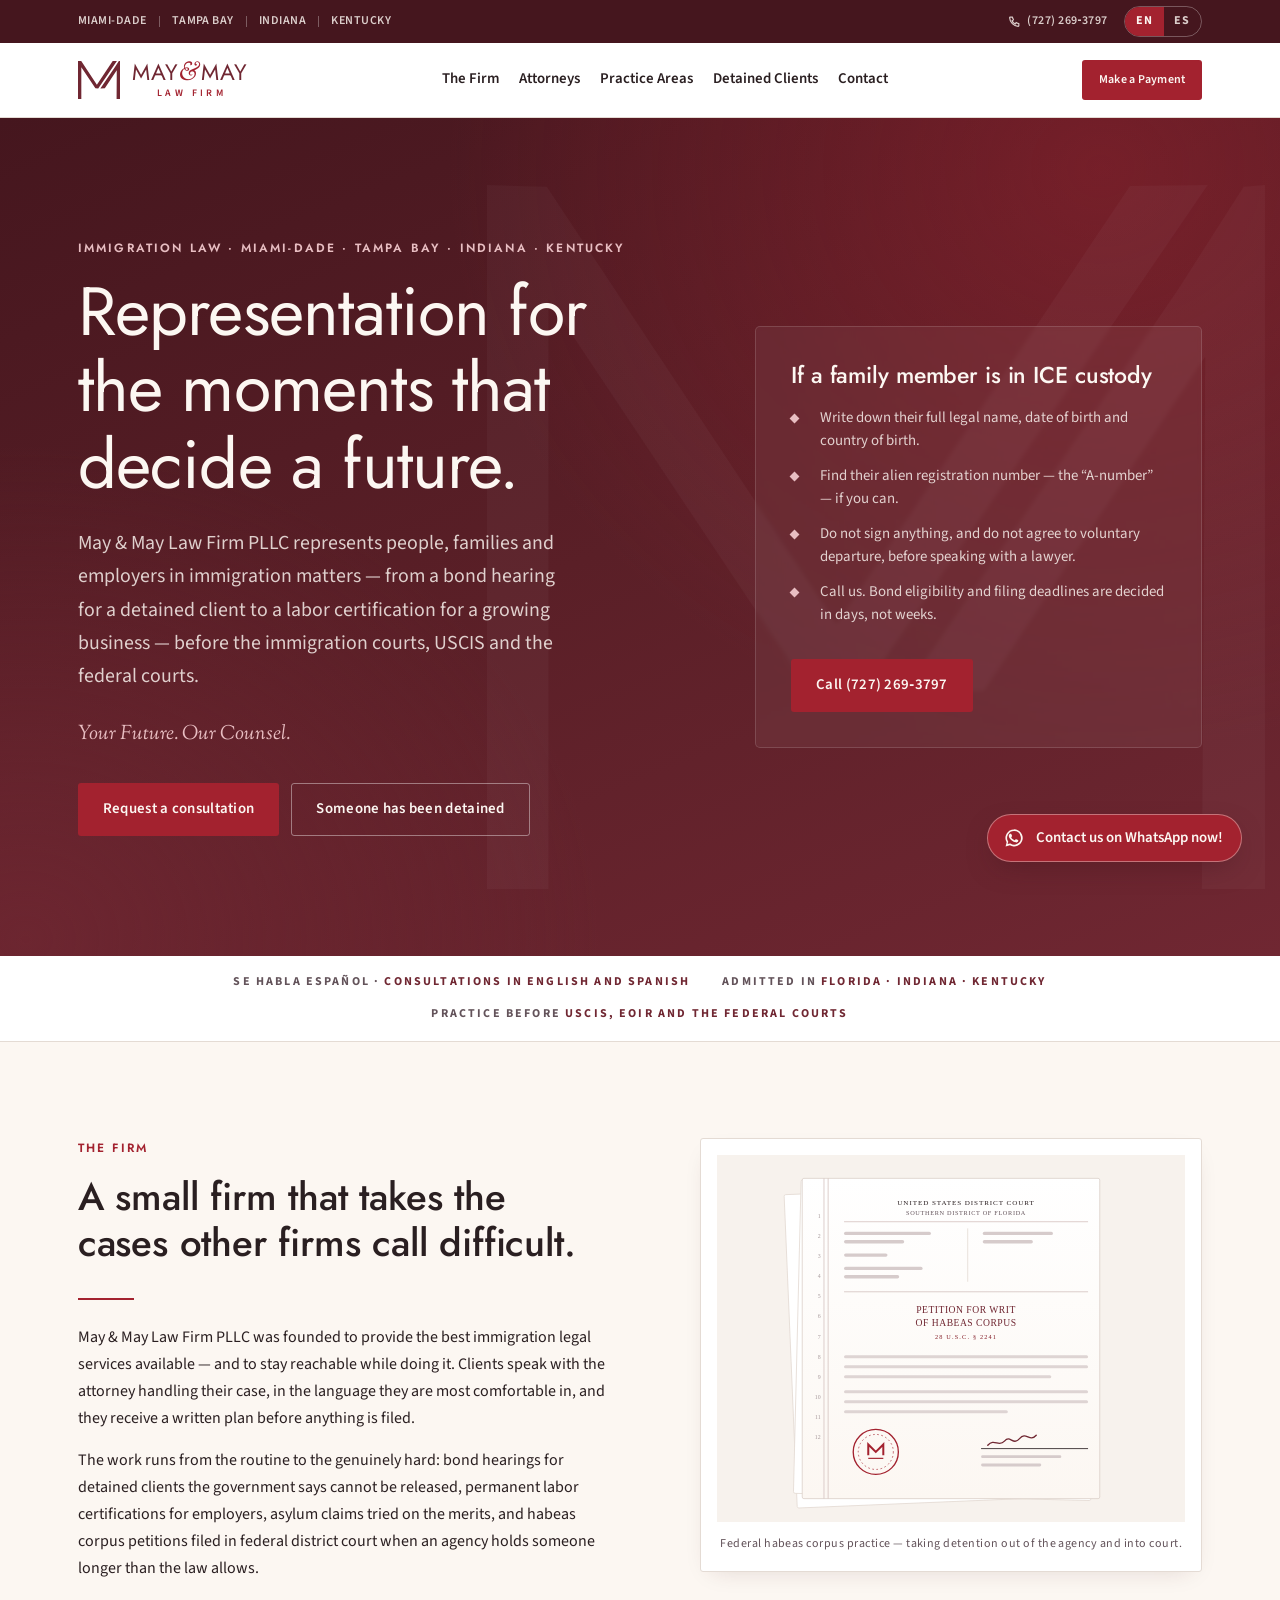
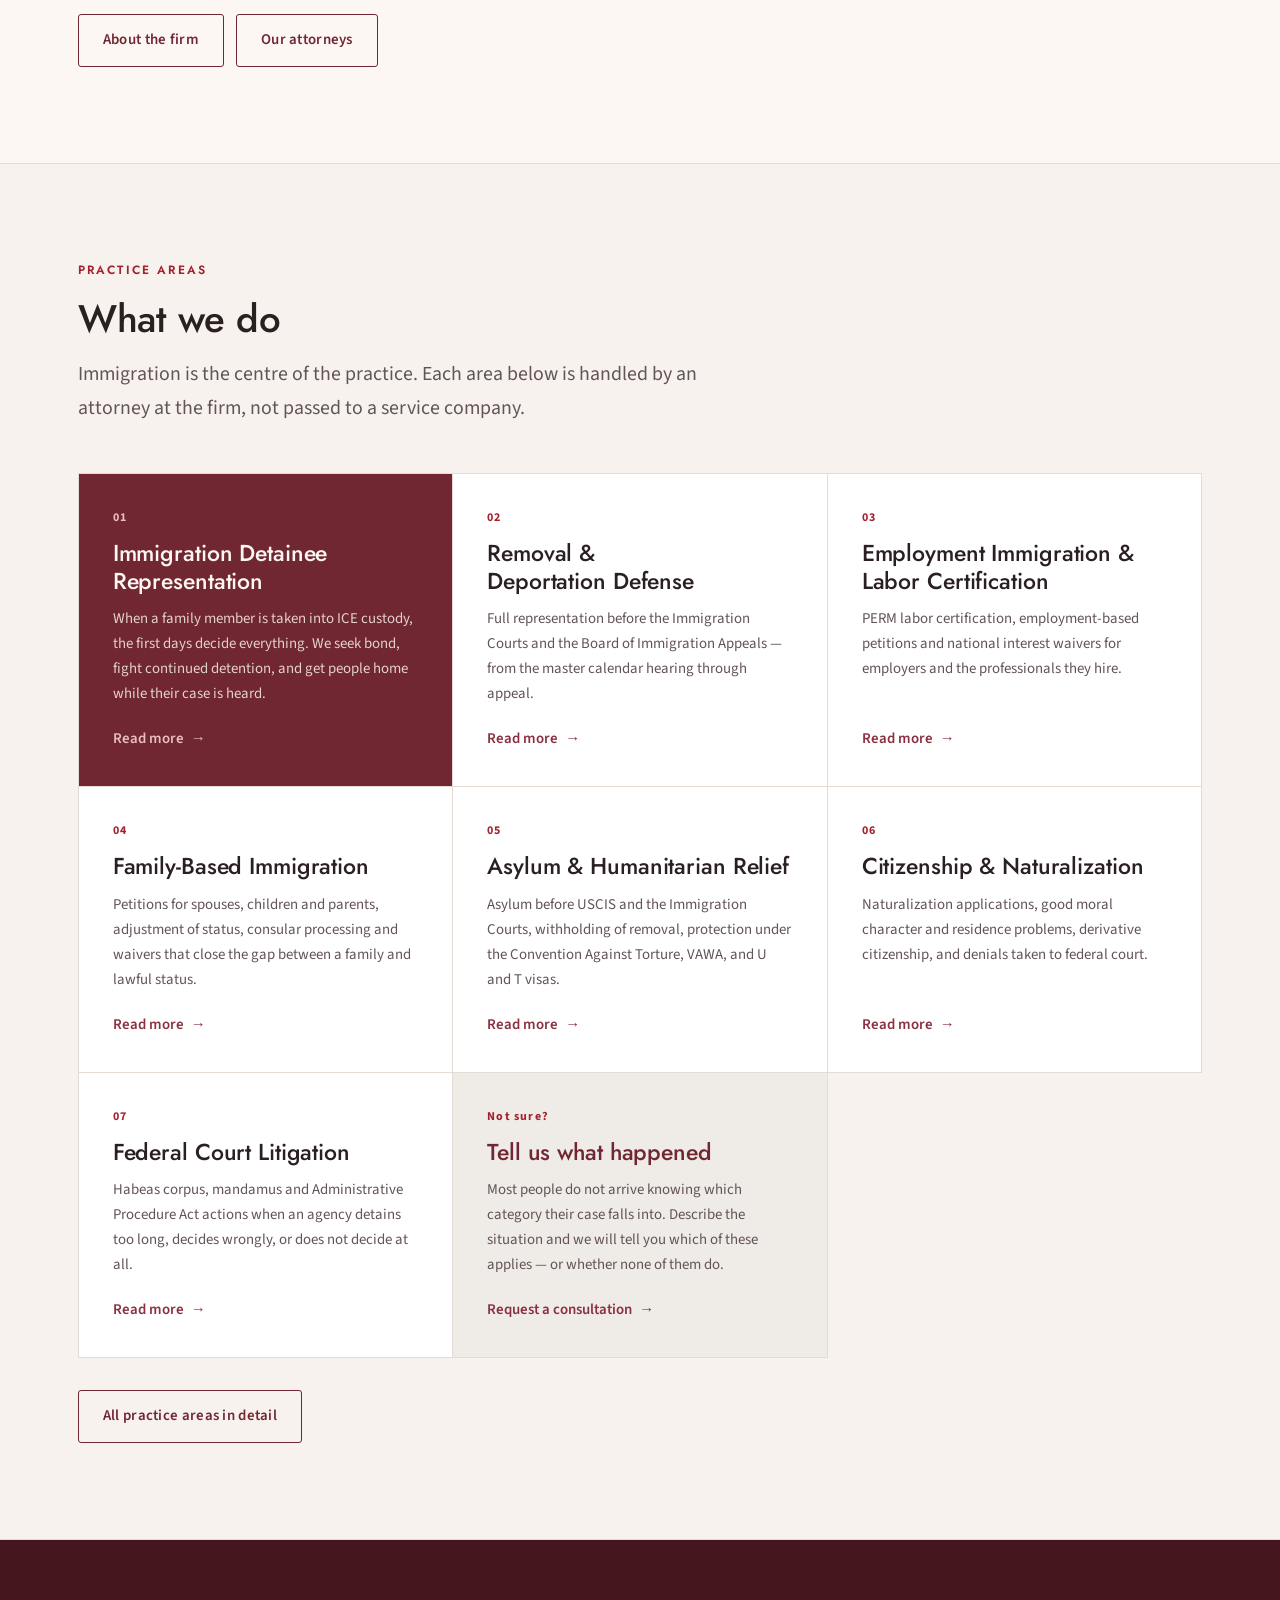
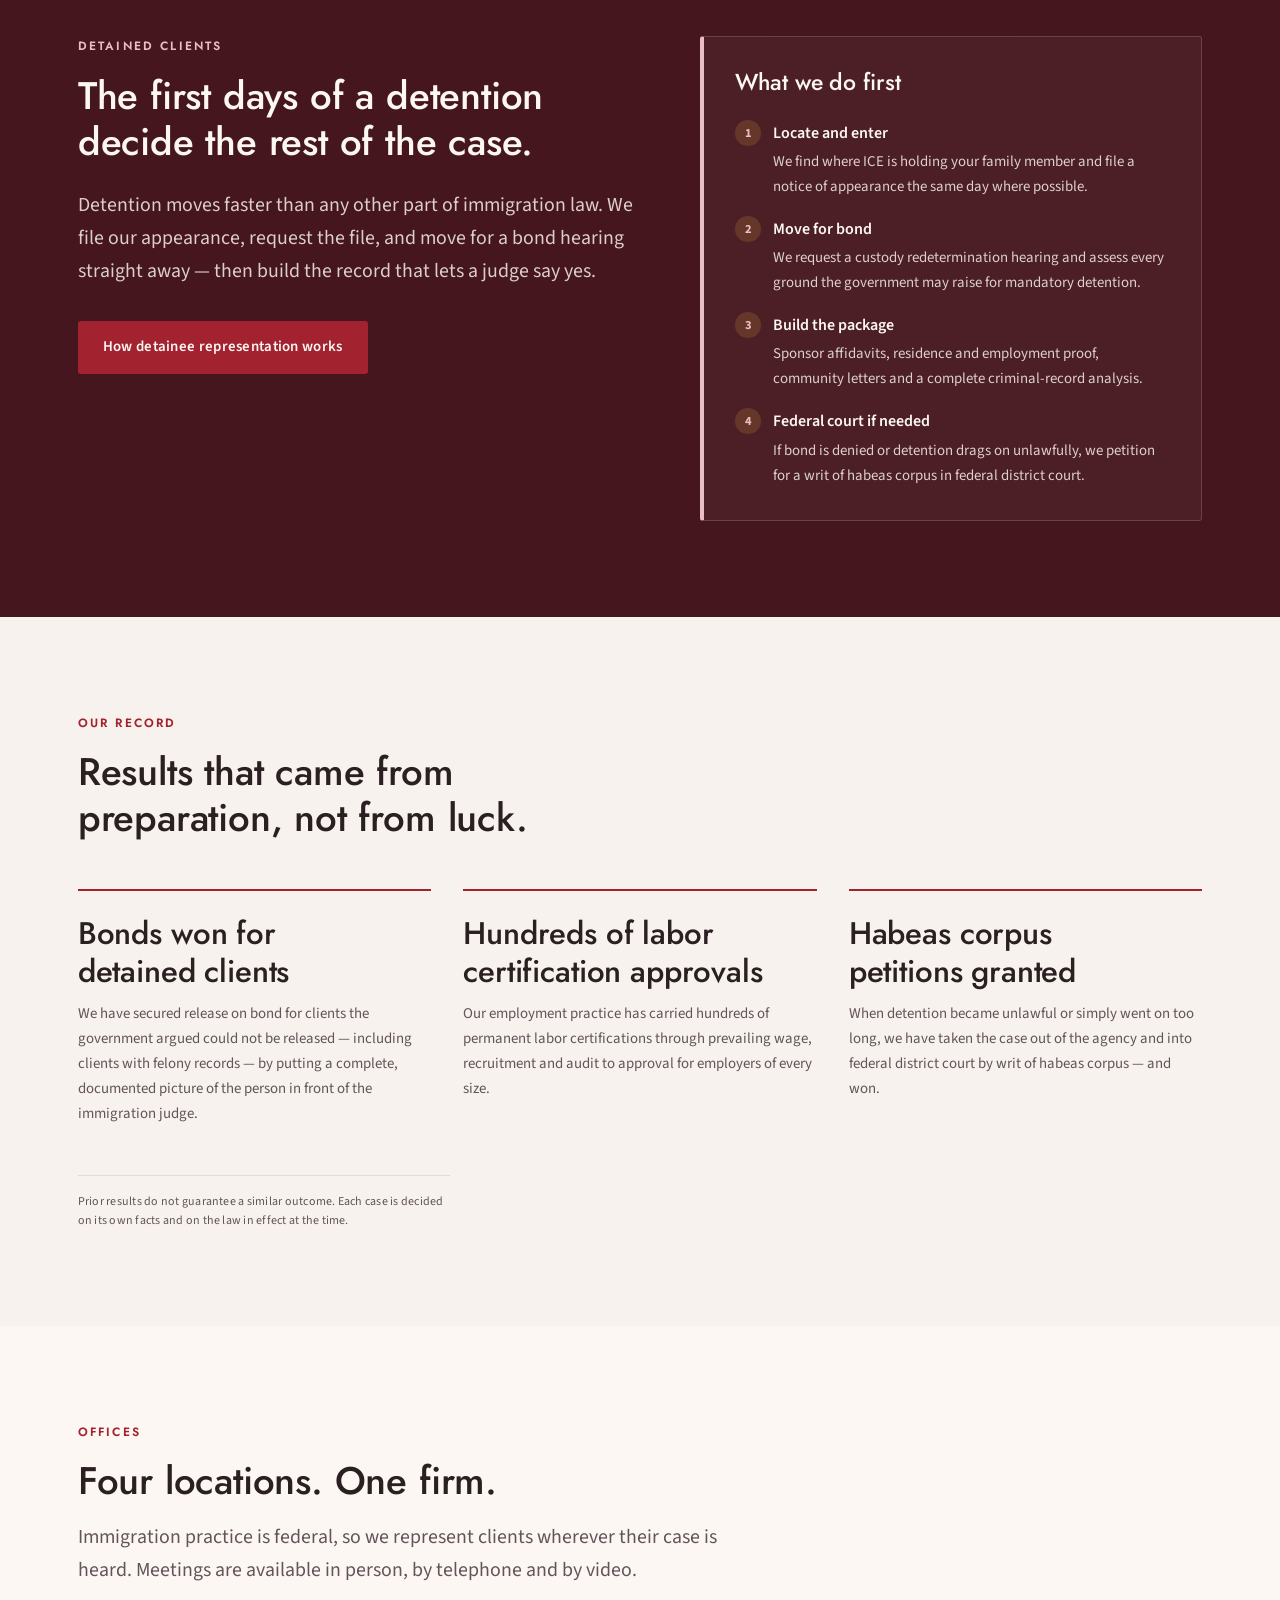
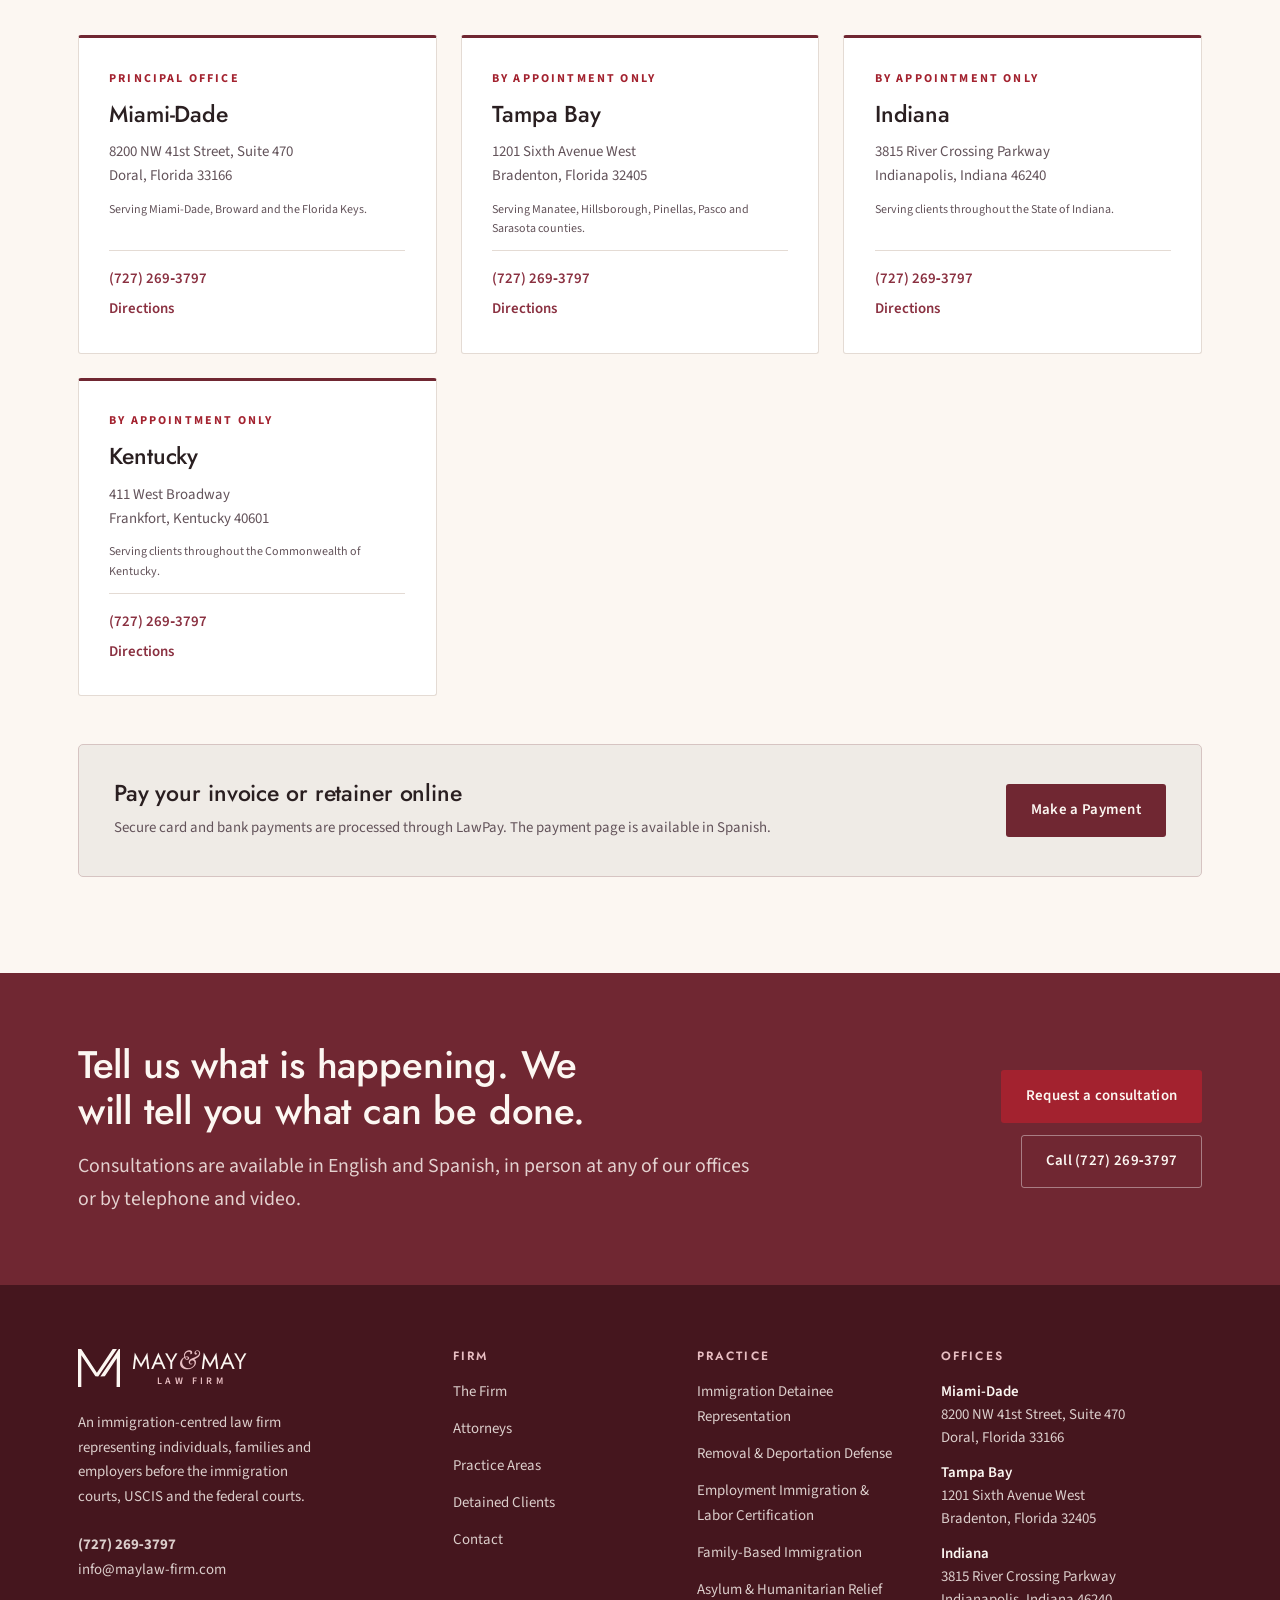
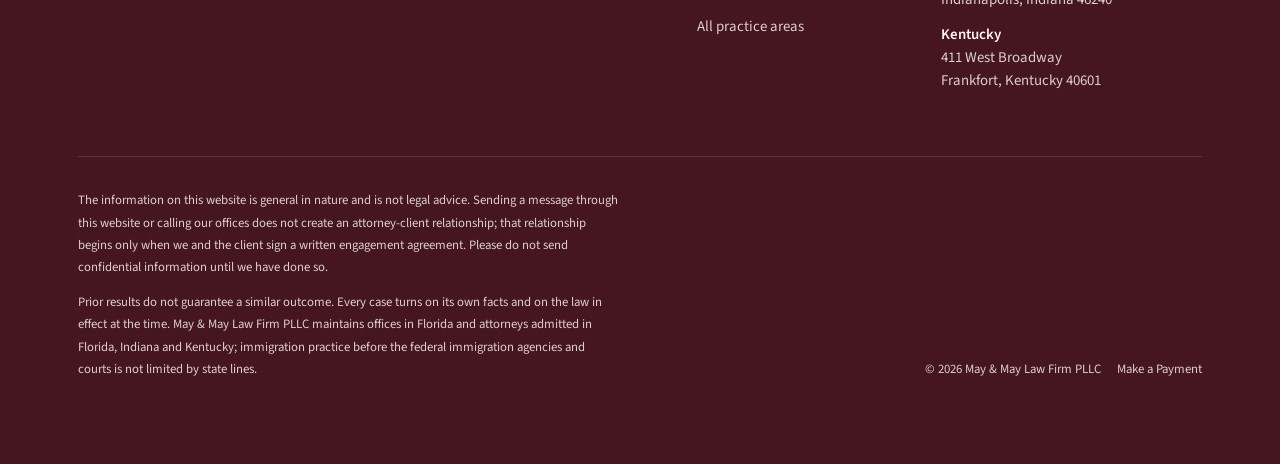
==== commit 82032789: "Correct contact details, add WhatsApp bubble, Bill May and the paralegal team Informational correcti" ====
--- a/index.html
+++ b/index.html
@@ -34,20 +34,29 @@
     "@type": "LegalService",
     "name": "May & May Law Firm PLLC",
     "url": "https://www.mayandmay-law.com/",
-    "telephone": "+15022297806",
-    "email": "Liam@maylaw-firm.com",
+    "telephone": "+17272693797",
+    "email": "info@maylaw-firm.com",
     "slogan": "Your Future. Our Counsel.",
     "image": "https://www.mayandmay-law.com/assets/img/logo-lockup.svg",
     "priceRange": "$$",
     "availableLanguage": ["en", "es"],
     "address": {
       "@type": "PostalAddress",
-      "streetAddress": "2656 NW 97th Avenue",
+      "streetAddress": "8200 NW 41st Street, Suite 470",
       "addressLocality": "Doral",
       "addressRegion": "FL",
-      "postalCode": "33172",
+      "postalCode": "33166",
       "addressCountry": "US"
     },
+    "contactPoint": {
+      "@type": "ContactPoint",
+      "contactType": "customer service",
+      "telephone": "+17272693797",
+      "email": "info@maylaw-firm.com",
+      "availableLanguage": ["English", "Spanish"],
+      "contactOption": "TollFree"
+    },
+    "sameAs": ["https://wa.me/17272693797"],
     "areaServed": [
       { "@type": "AdministrativeArea", "name": "Miami-Dade County, Florida" },
       { "@type": "AdministrativeArea", "name": "Tampa Bay, Florida" },
@@ -74,12 +83,12 @@
     <div class="container">
       <ul class="utility-locations"><li><span data-l="en">Miami-Dade</span><span data-l="es" lang="es">Miami-Dade</span></li><li><span data-l="en">Tampa Bay</span><span data-l="es" lang="es">Tampa Bay</span></li><li><span data-l="en">Indiana</span><span data-l="es" lang="es">Indiana</span></li><li><span data-l="en">Kentucky</span><span data-l="es" lang="es">Kentucky</span></li></ul>
       <div class="utility-actions">
-        <a href="tel:+15022297806">
+        <a href="tel:+17272693797">
           <svg width="13" height="13" viewBox="0 0 24 24" fill="none" stroke="currentColor"
                stroke-width="2.2" stroke-linecap="round" aria-hidden="true">
             <path d="M4 4h4l2 5-2.5 1.5a11 11 0 0 0 6 6L15 14l5 2v4a1 1 0 0 1-1 1A17 17 0 0 1 3 5a1 1 0 0 1 1-1z"/>
           </svg>
-          <span>(502)&nbsp;229&#8209;7806</span>
+          <span>(727)&nbsp;269&#8209;3797</span>
         </a>
         <div class="lang-switch" role="group">
           <span class="visually-hidden" id="lang-label"><span data-l="en">Choose a language</span><span data-l="es" lang="es">Elija un idioma</span></span>
@@ -113,7 +122,7 @@
         </ul>
         <div class="nav-drawer-cta">
           <a class="btn btn-accent" href="https://secure.lawpay.com/pages/maymaylawfirmpllc/immigration-payments-spanish" target="_blank" rel="noopener"><span data-l="en">Make a Payment</span><span data-l="es" lang="es">Hacer un Pago</span></a>
-          <a class="btn btn-outline" href="tel:+15022297806"><span data-l="en">Call&nbsp;(502)&nbsp;229&#8209;7806</span><span data-l="es" lang="es">Llamar&nbsp;al&nbsp;(502)&nbsp;229&#8209;7806</span></a>
+          <a class="btn btn-outline" href="tel:+17272693797"><span data-l="en">Call&nbsp;(727)&nbsp;269&#8209;3797</span><span data-l="es" lang="es">Llamar&nbsp;al&nbsp;(727)&nbsp;269&#8209;3797</span></a>
         </div>
       </nav>
 
@@ -154,7 +163,7 @@
             <li><span data-l="en">Call us. Bond eligibility and filing deadlines are decided in days, not weeks.</span><span data-l="es" lang="es">Ll&#225;menos. La elegibilidad para fianza y los plazos de presentaci&#243;n se deciden en d&#237;as, no en semanas.</span></li>
           </ul>
           <div class="btn-row">
-            <a class="btn btn-accent" href="tel:+15022297806"><span data-l="en">Call&nbsp;(502)&nbsp;229&#8209;7806</span><span data-l="es" lang="es">Llamar&nbsp;al&nbsp;(502)&nbsp;229&#8209;7806</span></a>
+            <a class="btn btn-accent" href="tel:+17272693797"><span data-l="en">Call&nbsp;(727)&nbsp;269&#8209;3797</span><span data-l="es" lang="es">Llamar&nbsp;al&nbsp;(727)&nbsp;269&#8209;3797</span></a>
           </div>
         </aside>
       </div>
@@ -338,48 +347,46 @@
         <div class="office-card" id="office-miami-dade">
           <span class="office-tag"><span data-l="en">Principal office</span><span data-l="es" lang="es">Oficina principal</span></span>
           <h3><span data-l="en">Miami-Dade</span><span data-l="es" lang="es">Miami-Dade</span></h3>
-          <address>2656 NW 97th Avenue<br>Doral, Florida 33172</address>
+          <address>8200 NW 41st Street, Suite 470<br>Doral, Florida 33166</address>
           <p data-l="en" class="field-note">Serving Miami-Dade, Broward and the Florida Keys.</p>
 <p data-l="es" lang="es" class="field-note">Atendiendo a Miami-Dade, Broward y los Cayos de Florida.</p>
           <div class="office-meta">
-            <a href="tel:+15022297806">(502)&nbsp;229&#8209;7806</a>
-            <a href="https://www.google.com/maps/search/?api=1&query=2656+NW+97th+Avenue+Doral+FL+33172" target="_blank" rel="noopener"><span data-l="en">Directions</span><span data-l="es" lang="es">Indicaciones</span></a>
+            <a href="tel:+17272693797">(727)&nbsp;269&#8209;3797</a>
+            <a href="https://www.google.com/maps/search/?api=1&query=8200+NW+41st+Street+Suite+470+Doral+FL+33166" target="_blank" rel="noopener"><span data-l="en">Directions</span><span data-l="es" lang="es">Indicaciones</span></a>
           </div>
         </div>
         <div class="office-card" id="office-tampa-bay">
-          <span class="office-tag"><span data-l="en">By appointment</span><span data-l="es" lang="es">Con cita previa</span></span>
+          <span class="office-tag"><span data-l="en">By appointment only</span><span data-l="es" lang="es">Solo con cita previa</span></span>
           <h3><span data-l="en">Tampa Bay</span><span data-l="es" lang="es">Tampa Bay</span></h3>
-          <address>Tampa Bay, Florida</address>
-          <!-- TODO(May & May): this office shows its region only. Replace the line above with the street address from the firm letterhead. -->
-          <p data-l="en" class="field-note">Serving Hillsborough, Pinellas, Pasco and Polk counties.</p>
-<p data-l="es" lang="es" class="field-note">Atendiendo a los condados de Hillsborough, Pinellas, Pasco y Polk.</p>
+          <address>1201 Sixth Avenue West<br>Bradenton, Florida 32405</address>
+          <!-- TODO(May & May): confirm this postal code. The letterhead reads 32405, but Bradenton, FL uses 34205. -->
+          <p data-l="en" class="field-note">Serving Manatee, Hillsborough, Pinellas, Pasco and Sarasota counties.</p>
+<p data-l="es" lang="es" class="field-note">Atendiendo a los condados de Manatee, Hillsborough, Pinellas, Pasco y Sarasota.</p>
           <div class="office-meta">
-            <a href="tel:+15022297806">(502)&nbsp;229&#8209;7806</a>
-
+            <a href="tel:+17272693797">(727)&nbsp;269&#8209;3797</a>
+            <a href="https://www.google.com/maps/search/?api=1&query=1201+Sixth+Avenue+West+Bradenton+FL" target="_blank" rel="noopener"><span data-l="en">Directions</span><span data-l="es" lang="es">Indicaciones</span></a>
           </div>
         </div>
         <div class="office-card" id="office-indiana">
-          <span class="office-tag"><span data-l="en">By appointment</span><span data-l="es" lang="es">Con cita previa</span></span>
+          <span class="office-tag"><span data-l="en">By appointment only</span><span data-l="es" lang="es">Solo con cita previa</span></span>
           <h3><span data-l="en">Indiana</span><span data-l="es" lang="es">Indiana</span></h3>
-          <address>Indiana</address>
-          <!-- TODO(May & May): this office shows its region only. Replace the line above with the street address from the firm letterhead. -->
+          <address>3815 River Crossing Parkway<br>Indianapolis, Indiana 46240</address>
           <p data-l="en" class="field-note">Serving clients throughout the State of Indiana.</p>
 <p data-l="es" lang="es" class="field-note">Atendiendo a clientes en todo el estado de Indiana.</p>
           <div class="office-meta">
-            <a href="tel:+15022297806">(502)&nbsp;229&#8209;7806</a>
-
+            <a href="tel:+17272693797">(727)&nbsp;269&#8209;3797</a>
+            <a href="https://www.google.com/maps/search/?api=1&query=3815+River+Crossing+Parkway+Indianapolis+IN+46240" target="_blank" rel="noopener"><span data-l="en">Directions</span><span data-l="es" lang="es">Indicaciones</span></a>
           </div>
         </div>
         <div class="office-card" id="office-kentucky">
-          <span class="office-tag"><span data-l="en">By appointment</span><span data-l="es" lang="es">Con cita previa</span></span>
+          <span class="office-tag"><span data-l="en">By appointment only</span><span data-l="es" lang="es">Solo con cita previa</span></span>
           <h3><span data-l="en">Kentucky</span><span data-l="es" lang="es">Kentucky</span></h3>
-          <address>Frankfort, Kentucky</address>
-          <!-- TODO(May & May): this office shows its region only. Replace the line above with the street address from the firm letterhead. -->
+          <address>411 West Broadway<br>Frankfort, Kentucky 40601</address>
           <p data-l="en" class="field-note">Serving clients throughout the Commonwealth of Kentucky.</p>
 <p data-l="es" lang="es" class="field-note">Atendiendo a clientes en todo el estado de Kentucky.</p>
           <div class="office-meta">
-            <a href="tel:+15022297806">(502)&nbsp;229&#8209;7806</a>
-
+            <a href="tel:+17272693797">(727)&nbsp;269&#8209;3797</a>
+            <a href="https://www.google.com/maps/search/?api=1&query=411+West+Broadway+Frankfort+KY+40601" target="_blank" rel="noopener"><span data-l="en">Directions</span><span data-l="es" lang="es">Indicaciones</span></a>
           </div>
         </div>
       </div>
@@ -412,7 +419,7 @@
       </div>
       <div class="btn-row">
         <a class="btn btn-accent" href="contact.html"><span data-l="en">Request a consultation</span><span data-l="es" lang="es">Solicitar una consulta</span></a>
-        <a class="btn btn-ghost-invert" href="tel:+15022297806"><span data-l="en">Call&nbsp;(502)&nbsp;229&#8209;7806</span><span data-l="es" lang="es">Llamar&nbsp;al&nbsp;(502)&nbsp;229&#8209;7806</span></a>
+        <a class="btn btn-ghost-invert" href="tel:+17272693797"><span data-l="en">Call&nbsp;(727)&nbsp;269&#8209;3797</span><span data-l="es" lang="es">Llamar&nbsp;al&nbsp;(727)&nbsp;269&#8209;3797</span></a>
       </div>
     </div>
   </section>
@@ -432,8 +439,8 @@
           <p data-l="en">An immigration-centred law firm representing individuals, families and employers before the immigration courts, USCIS and the federal courts.</p>
 <p data-l="es" lang="es">Una firma de abogados centrada en inmigración que representa a personas, familias y empleadores ante las cortes de inmigración, USCIS y las cortes federales.</p>
           <p class="mt-5">
-            <a href="tel:+15022297806"><strong>(502)&nbsp;229&#8209;7806</strong></a><br>
-            <a href="mailto:Liam@maylaw-firm.com">Liam@maylaw-firm.com</a>
+            <a href="tel:+17272693797"><strong>(727)&nbsp;269&#8209;3797</strong></a><br>
+            <a href="mailto:info@maylaw-firm.com">info@maylaw-firm.com</a>
           </p>
         </div>
 
@@ -463,13 +470,11 @@
         <div>
           <h2><span data-l="en">Offices</span><span data-l="es" lang="es">Oficinas</span></h2>
           <ul class="footer-offices">
-            <li><strong><span data-l="en">Miami-Dade</span><span data-l="es" lang="es">Miami-Dade</span></strong>2656 NW 97th Avenue<br>Doral, Florida 33172</li>
-            <li><strong><span data-l="en">Tampa Bay</span><span data-l="es" lang="es">Tampa Bay</span></strong>Tampa Bay, Florida
-              <!-- TODO(May & May): this office shows its region only. Replace the line above with the street address from the firm letterhead. --></li>
-            <li><strong><span data-l="en">Indiana</span><span data-l="es" lang="es">Indiana</span></strong>Indiana
-              <!-- TODO(May & May): this office shows its region only. Replace the line above with the street address from the firm letterhead. --></li>
-            <li><strong><span data-l="en">Kentucky</span><span data-l="es" lang="es">Kentucky</span></strong>Frankfort, Kentucky
-              <!-- TODO(May & May): this office shows its region only. Replace the line above with the street address from the firm letterhead. --></li>
+            <li><strong><span data-l="en">Miami-Dade</span><span data-l="es" lang="es">Miami-Dade</span></strong>8200 NW 41st Street, Suite 470<br>Doral, Florida 33166</li>
+            <li><strong><span data-l="en">Tampa Bay</span><span data-l="es" lang="es">Tampa Bay</span></strong>1201 Sixth Avenue West<br>Bradenton, Florida 32405
+              <!-- TODO(May & May): confirm this postal code. The letterhead reads 32405, but Bradenton, FL uses 34205. --></li>
+            <li><strong><span data-l="en">Indiana</span><span data-l="es" lang="es">Indiana</span></strong>3815 River Crossing Parkway<br>Indianapolis, Indiana 46240</li>
+            <li><strong><span data-l="en">Kentucky</span><span data-l="es" lang="es">Kentucky</span></strong>411 West Broadway<br>Frankfort, Kentucky 40601</li>
           </ul>
         </div>
       </div>
@@ -488,5 +493,13 @@
       </div>
     </div>
   </footer>
+  <a class="whatsapp-bubble" href="https://wa.me/17272693797" target="_blank" rel="noopener"
+     aria-label="Contact us on WhatsApp now — opens WhatsApp in a new tab" data-label-en="Contact us on WhatsApp now — opens WhatsApp in a new tab" data-label-es="Cont&#225;ctenos por WhatsApp ahora &mdash; abre WhatsApp en una pesta&#241;a nueva">
+    <svg class="whatsapp-bubble-icon" viewBox="0 0 32 32" aria-hidden="true" focusable="false">
+      <path d="M16.03 4.5A11.4 11.4 0 0 0 6.2 21.66L4.8 27.2l5.7-1.44a11.4 11.4 0 1 0 5.53-21.26zm0 2.28a9.12 9.12 0 0 1 4.5 17.05 9.12 9.12 0 0 1-9.36-.36l-.42-.26-3.24.82.82-3.16-.28-.44a9.12 9.12 0 0 1 7.98-13.65z"/>
+      <path d="M12.28 10.7c-.24-.53-.48-.5-.7-.51h-.6c-.2 0-.55.08-.83.4-.29.31-1.1 1.07-1.1 2.6s1.13 3.02 1.28 3.23c.16.2 2.17 3.47 5.34 4.73 2.63 1.04 3.16.84 3.74.78.57-.05 1.85-.75 2.11-1.49.26-.73.26-1.36.19-1.49-.08-.13-.29-.2-.6-.36-.31-.16-1.85-.91-2.13-1.02-.29-.1-.5-.16-.71.16-.21.31-.83 1.02-1 1.23-.18.2-.35.24-.65.08-.31-.16-1.31-.48-2.5-1.54-.92-.82-1.54-1.83-1.72-2.14-.18-.32-.02-.49.13-.65.14-.15.35-.4.52-.6.17-.2.23-.34.34-.55.11-.2.05-.39-.03-.55-.08-.16-.71-1.7-.98-2.32z"/>
+    </svg>
+    <span class="whatsapp-bubble-text"><span data-l="en">Contact us on WhatsApp now!</span><span data-l="es" lang="es">&#161;Cont&#225;ctenos por WhatsApp ahora!</span></span>
+  </a>
 </body>
 </html>
--- a/assets/css/site.css
+++ b/assets/css/site.css
@@ -191,6 +191,11 @@
 .grid { display: grid; gap: var(--space-5); }
 .grid-2 { grid-template-columns: repeat(auto-fit, minmax(min(100%, 20rem), 1fr)); }
 .grid-3 { grid-template-columns: repeat(auto-fit, minmax(min(100%, 17rem), 1fr)); }
+
+/* Four people: 1, then 2, then 4 across — never three with an orphan. */
+.grid-team { grid-template-columns: 1fr; }
+@media (min-width: 560px)  { .grid-team { grid-template-columns: repeat(2, 1fr); } }
+@media (min-width: 1000px) { .grid-team { grid-template-columns: repeat(4, 1fr); } }
 
 .split {
   display: grid;
@@ -1039,3 +1044,72 @@
   border-color: rgba(255, 255, 255, .16);
 }
 .figure-doc.is-invert { --c-text-muted: var(--c-text-invert-muted); }
+
+/* --- 12. WhatsApp bubble ------------------------------------------------
+   One persistent affordance, bottom right, on every page. Sits below the
+   sticky header in the stack so it never covers navigation, and shrinks to
+   the glyph alone on very narrow screens rather than crowding the page —
+   the label stays available to screen readers via aria-label either way.
+   ----------------------------------------------------------------------- */
+.whatsapp-bubble {
+  position: fixed;
+  right: var(--gutter);
+  bottom: var(--gutter);
+  z-index: 90;
+  display: inline-flex;
+  align-items: center;
+  gap: .6rem;
+  max-width: calc(100vw - (var(--gutter) * 2));
+  padding: .7rem 1.15rem .7rem .9rem;
+  background: var(--c-crimson-500);
+  color: var(--c-text-invert);
+  /* A hairline of cream so the crimson pill still separates from the
+     burgundy hero and mastheads it floats over. */
+  border: 1px solid rgba(252, 247, 242, .38);
+  border-radius: 999px;
+  box-shadow: 0 10px 28px -10px rgba(69, 22, 30, .55);
+  font-family: var(--font-sans);
+  font-size: var(--fs-small);
+  font-weight: 600;
+  line-height: 1.2;
+  text-align: left;
+  transition: background var(--dur) var(--ease), transform var(--dur) var(--ease),
+              box-shadow var(--dur) var(--ease);
+}
+.whatsapp-bubble:hover {
+  background: var(--c-burgundy-700);
+  transform: translateY(-2px);
+  box-shadow: 0 14px 32px -10px rgba(69, 22, 30, .62);
+}
+.whatsapp-bubble:active { transform: none; }
+
+.whatsapp-bubble-icon {
+  width: 24px;
+  height: 24px;
+  flex: none;
+  fill: currentColor;
+}
+.whatsapp-bubble-text { display: block; }
+
+/* The label stays visible at every width — it is the whole point of the
+   affordance. On a narrow screen it scales down and is allowed to wrap onto
+   a second line rather than stretching into a full-width bar. */
+@media (max-width: 560px) {
+  .whatsapp-bubble {
+    max-width: 15.5rem;
+    padding: .6rem .95rem .6rem .75rem;
+    gap: .5rem;
+    font-size: .82rem;
+    line-height: 1.25;
+    border-radius: 1.6rem;
+  }
+  .whatsapp-bubble-icon { width: 22px; height: 22px; }
+}
+
+/* Keep the last of the footer clear of the floating bubble. */
+.site-footer { padding-bottom: 4.5rem; }
+@media (min-width: 561px) { .site-footer { padding-bottom: 3.25rem; } }
+
+@media print {
+  .whatsapp-bubble { display: none; }
+}
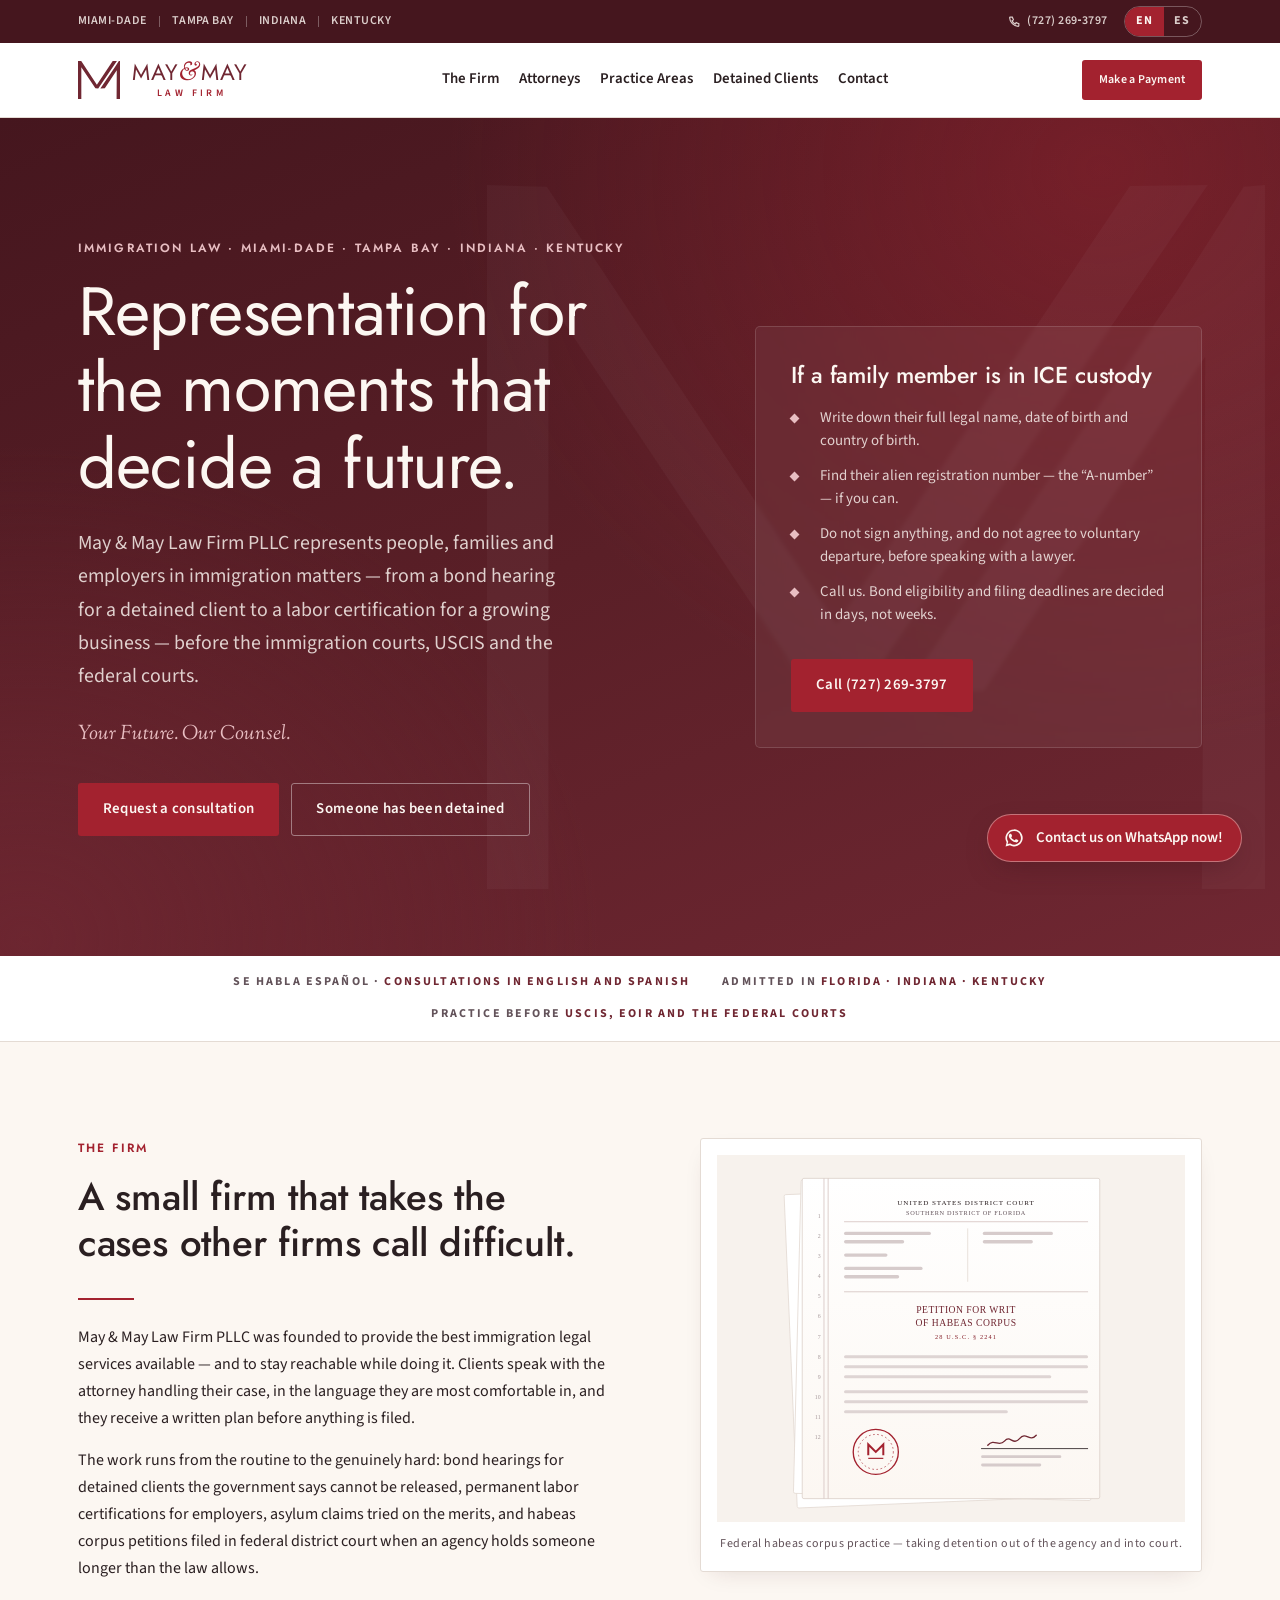
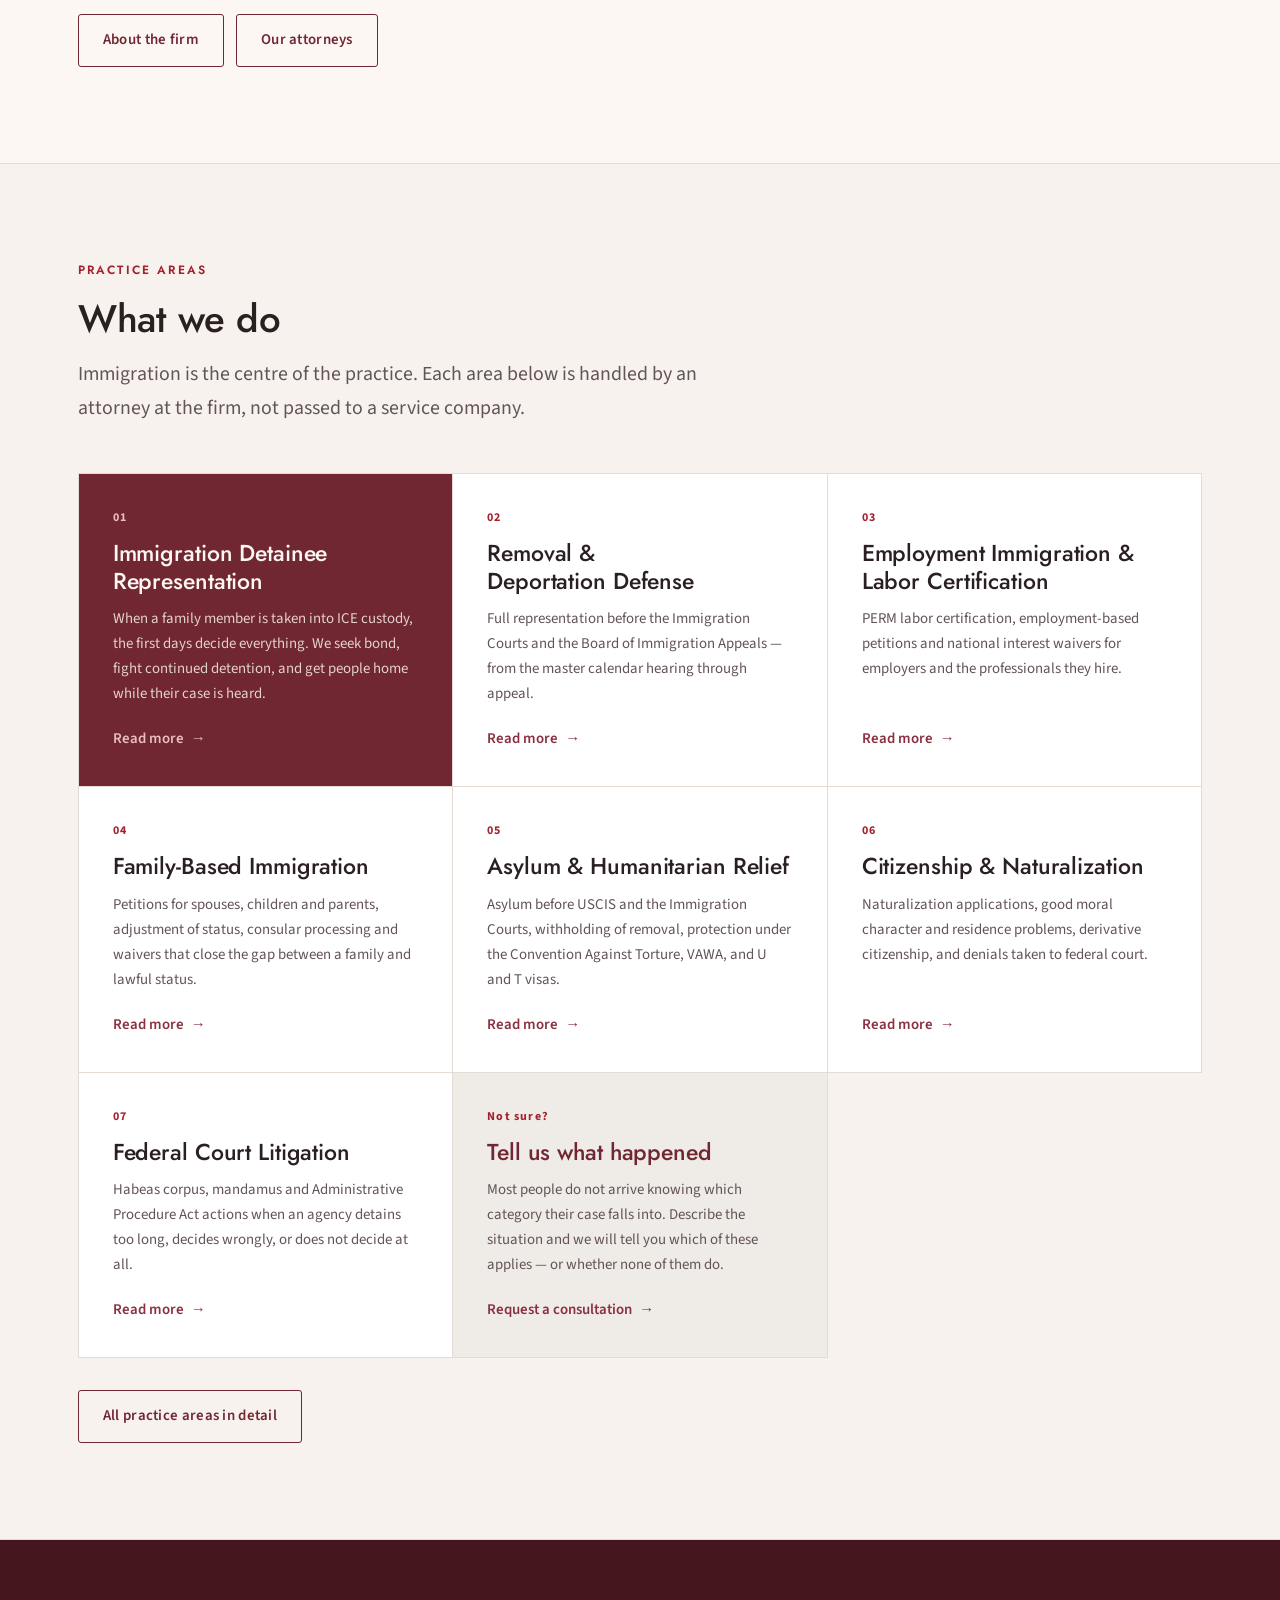
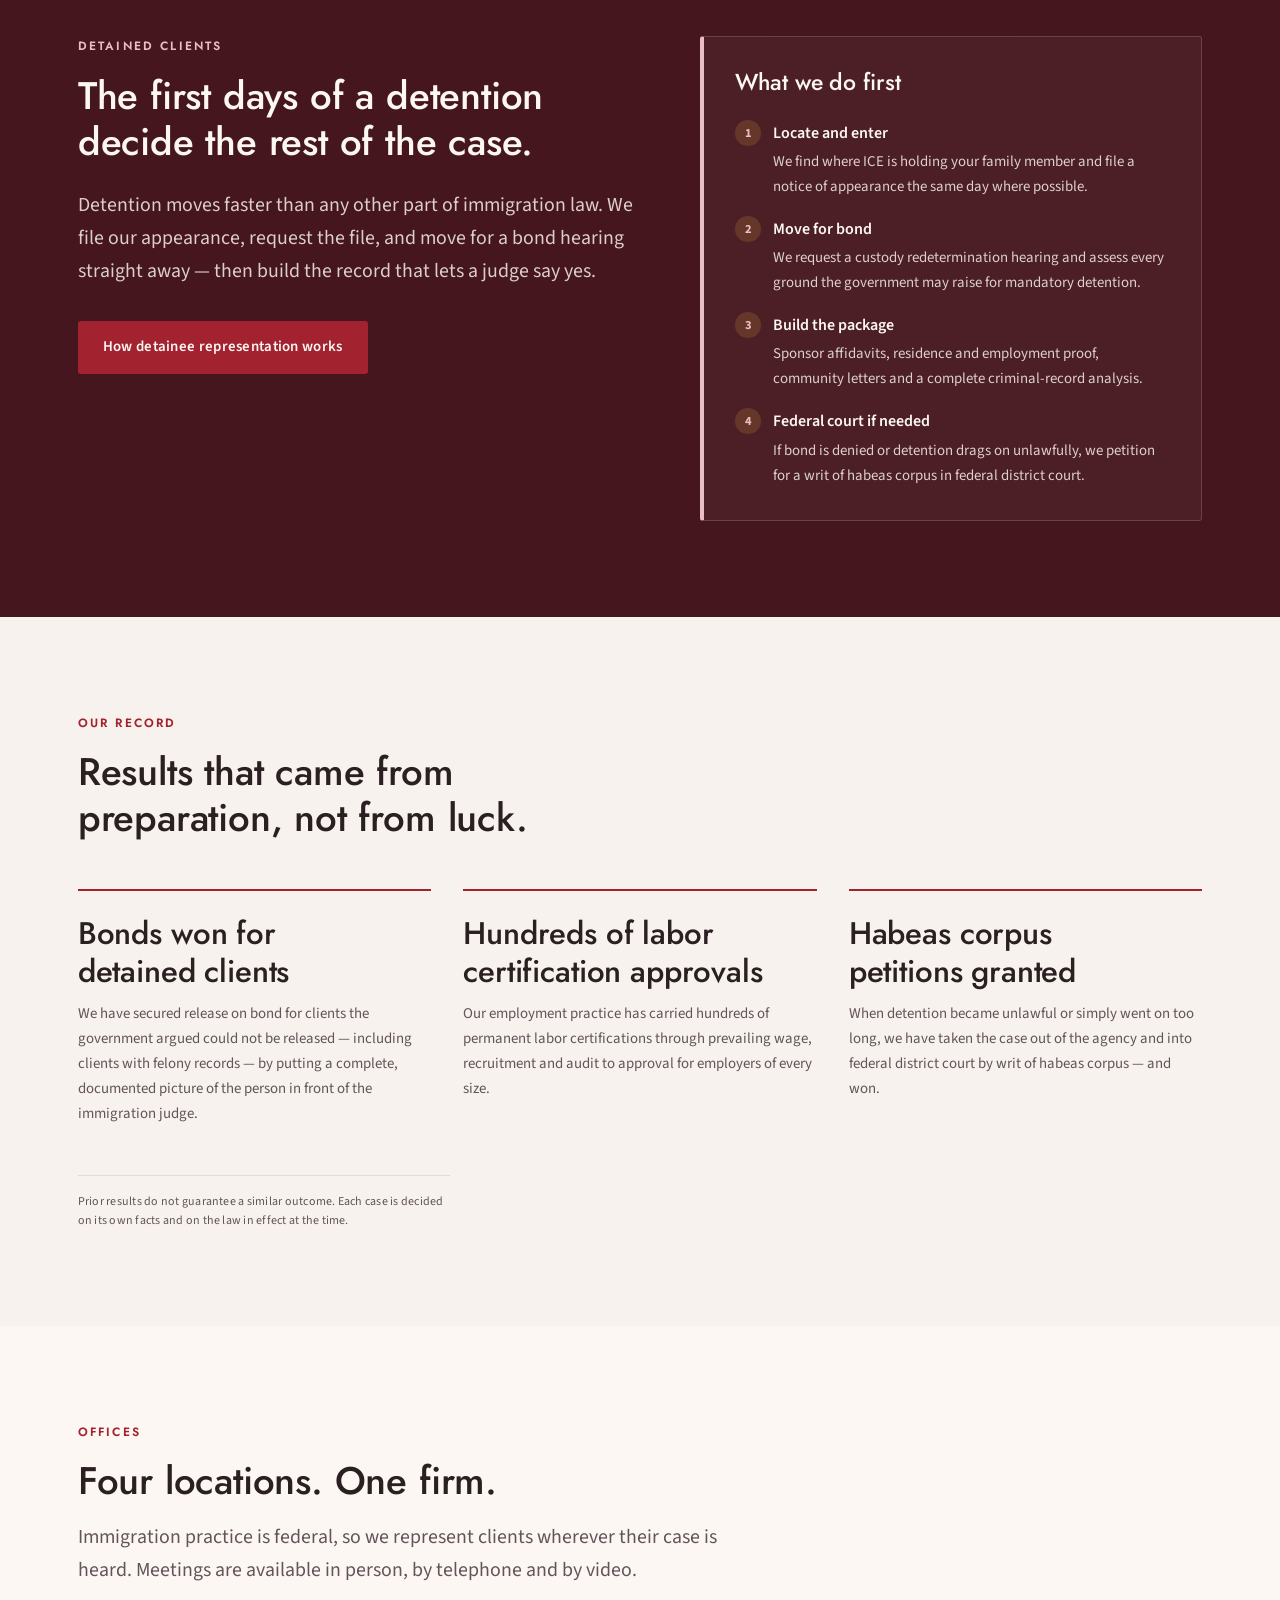
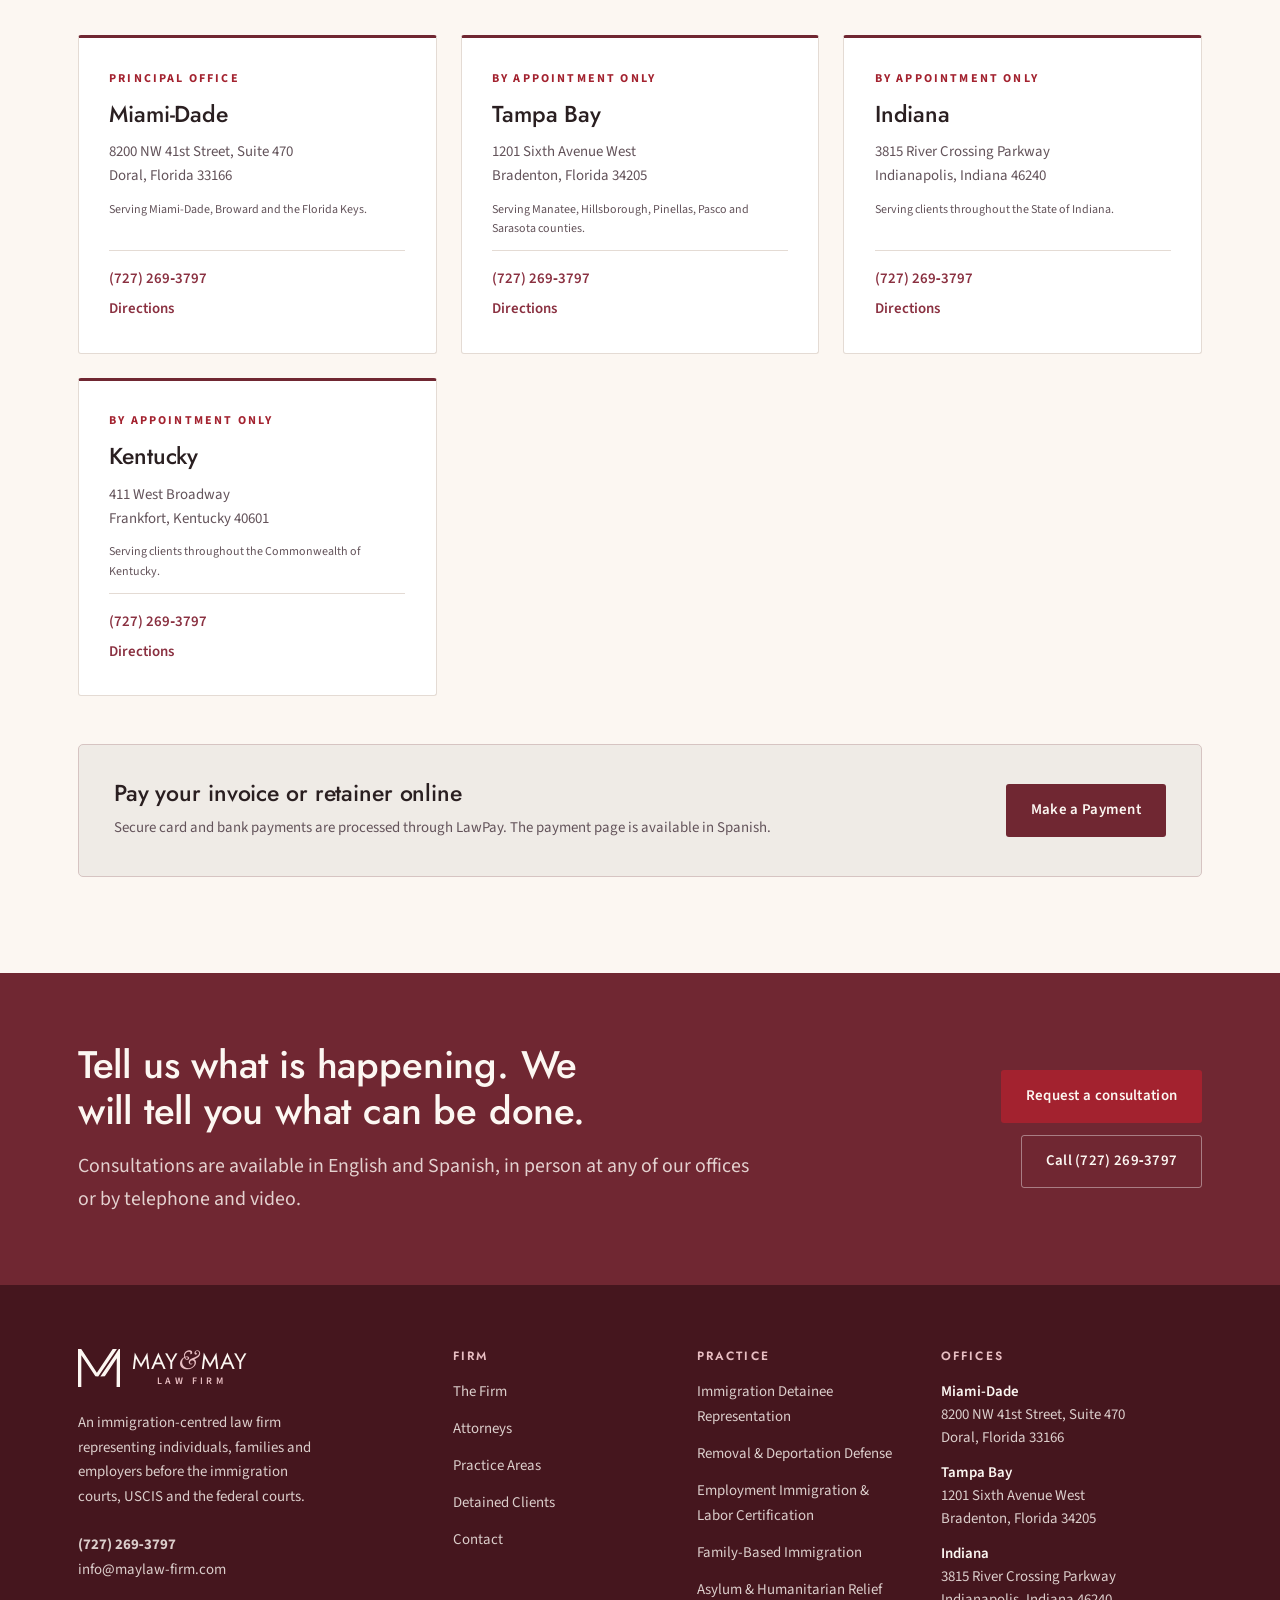
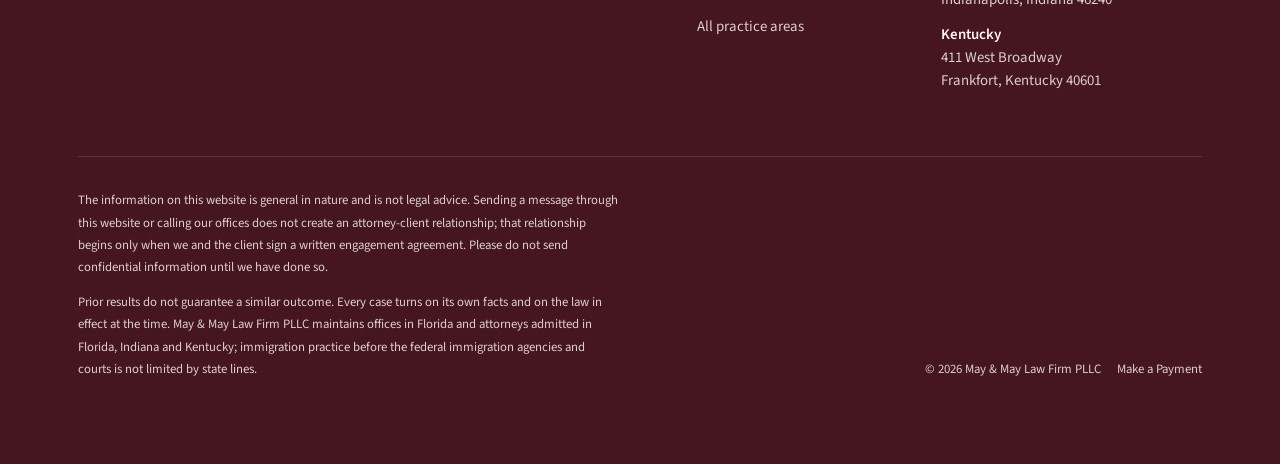
==== commit ab889e9a: "Correct the Bradenton postal code to 34205 The letterhead reads 32405, which is a Panama City code; " ====
--- a/index.html
+++ b/index.html
@@ -358,8 +358,7 @@
         <div class="office-card" id="office-tampa-bay">
           <span class="office-tag"><span data-l="en">By appointment only</span><span data-l="es" lang="es">Solo con cita previa</span></span>
           <h3><span data-l="en">Tampa Bay</span><span data-l="es" lang="es">Tampa Bay</span></h3>
-          <address>1201 Sixth Avenue West<br>Bradenton, Florida 32405</address>
-          <!-- TODO(May & May): confirm this postal code. The letterhead reads 32405, but Bradenton, FL uses 34205. -->
+          <address>1201 Sixth Avenue West<br>Bradenton, Florida 34205</address>
           <p data-l="en" class="field-note">Serving Manatee, Hillsborough, Pinellas, Pasco and Sarasota counties.</p>
 <p data-l="es" lang="es" class="field-note">Atendiendo a los condados de Manatee, Hillsborough, Pinellas, Pasco y Sarasota.</p>
           <div class="office-meta">
@@ -471,8 +470,7 @@
           <h2><span data-l="en">Offices</span><span data-l="es" lang="es">Oficinas</span></h2>
           <ul class="footer-offices">
             <li><strong><span data-l="en">Miami-Dade</span><span data-l="es" lang="es">Miami-Dade</span></strong>8200 NW 41st Street, Suite 470<br>Doral, Florida 33166</li>
-            <li><strong><span data-l="en">Tampa Bay</span><span data-l="es" lang="es">Tampa Bay</span></strong>1201 Sixth Avenue West<br>Bradenton, Florida 32405
-              <!-- TODO(May & May): confirm this postal code. The letterhead reads 32405, but Bradenton, FL uses 34205. --></li>
+            <li><strong><span data-l="en">Tampa Bay</span><span data-l="es" lang="es">Tampa Bay</span></strong>1201 Sixth Avenue West<br>Bradenton, Florida 34205</li>
             <li><strong><span data-l="en">Indiana</span><span data-l="es" lang="es">Indiana</span></strong>3815 River Crossing Parkway<br>Indianapolis, Indiana 46240</li>
             <li><strong><span data-l="en">Kentucky</span><span data-l="es" lang="es">Kentucky</span></strong>411 West Broadway<br>Frankfort, Kentucky 40601</li>
           </ul>
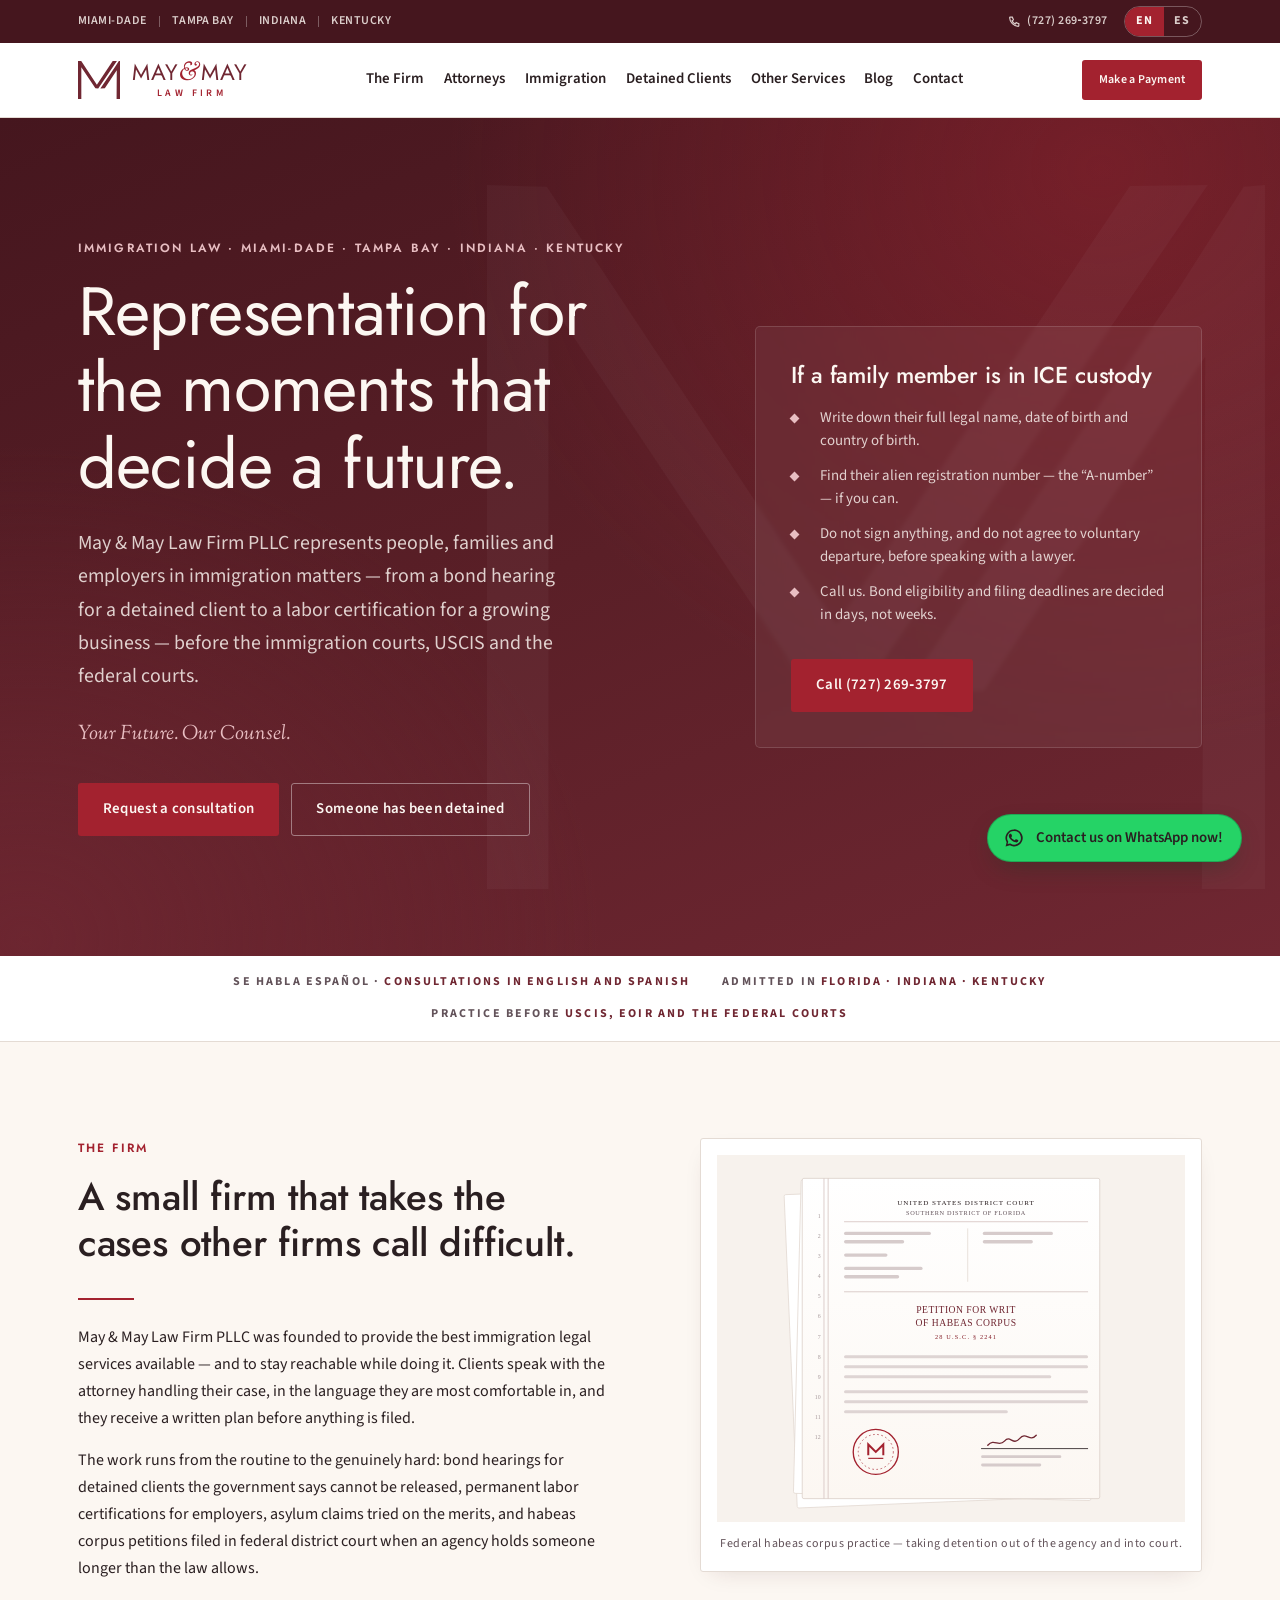
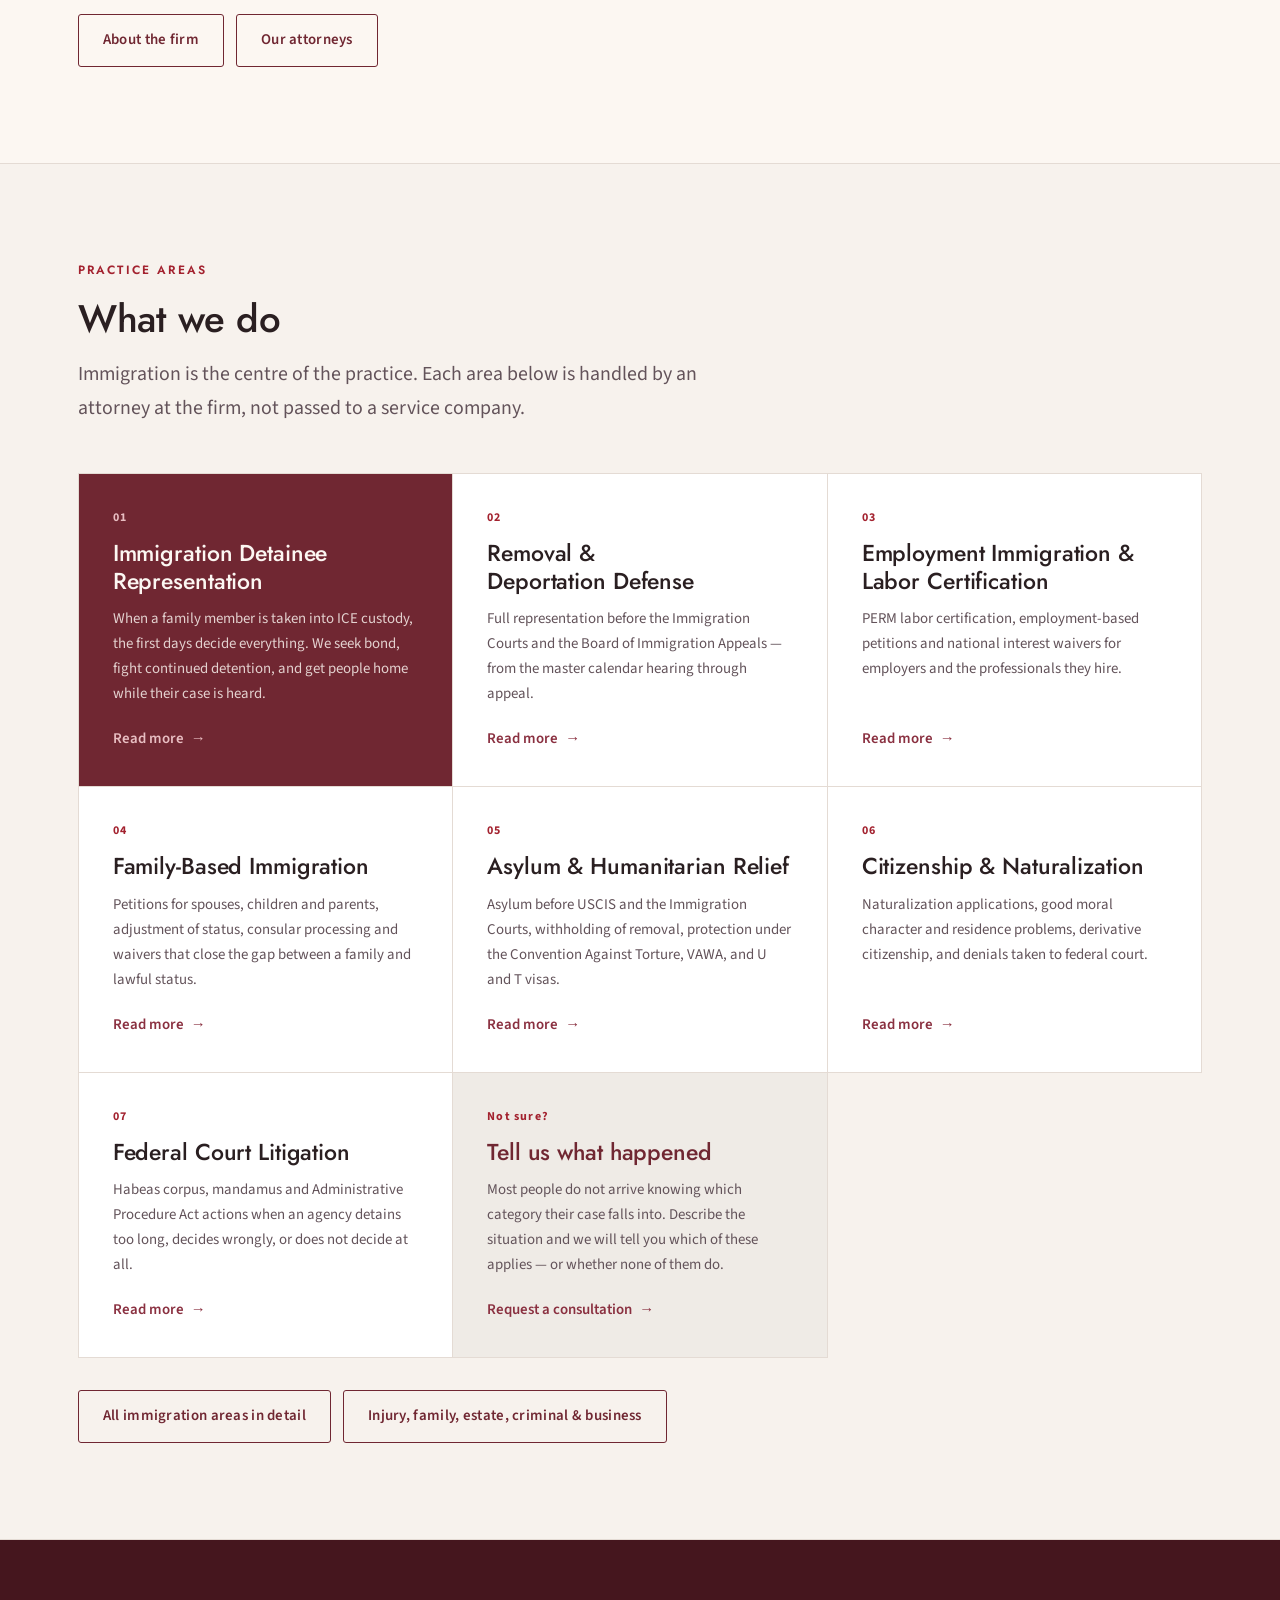
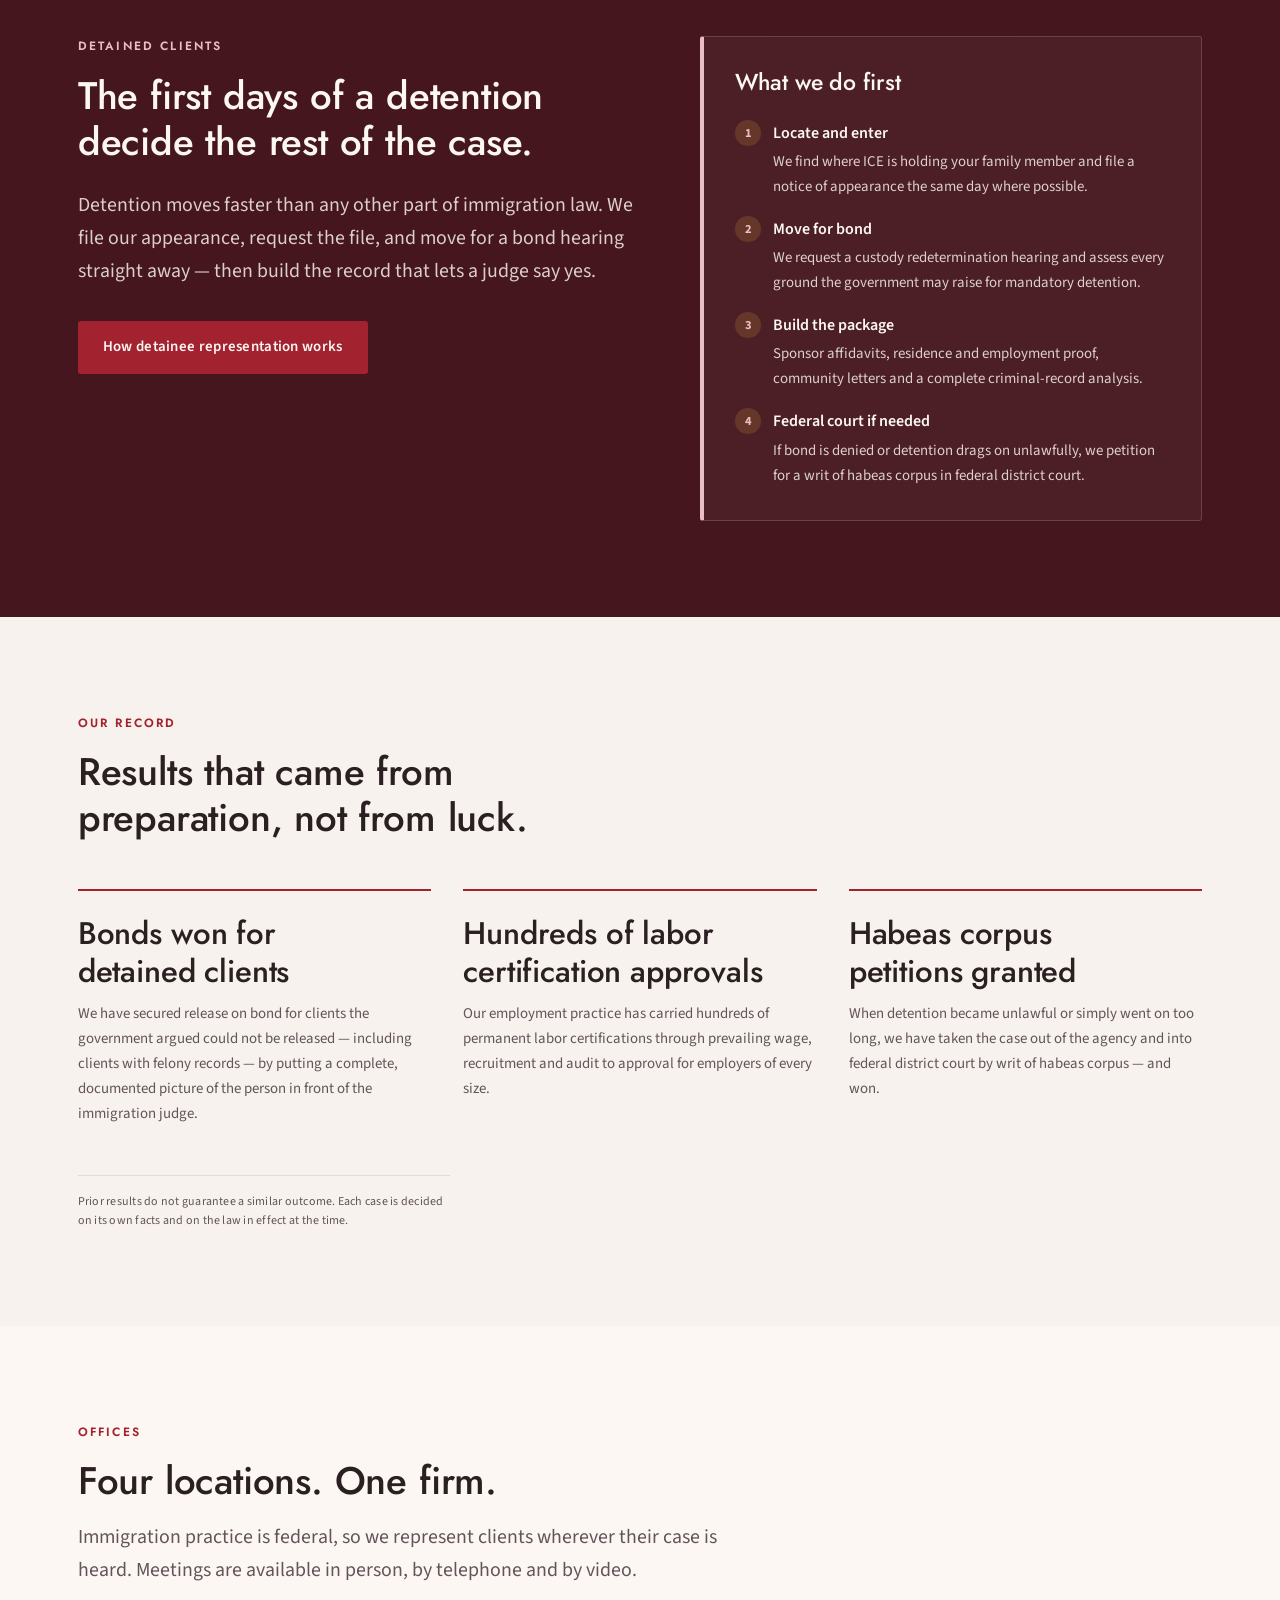
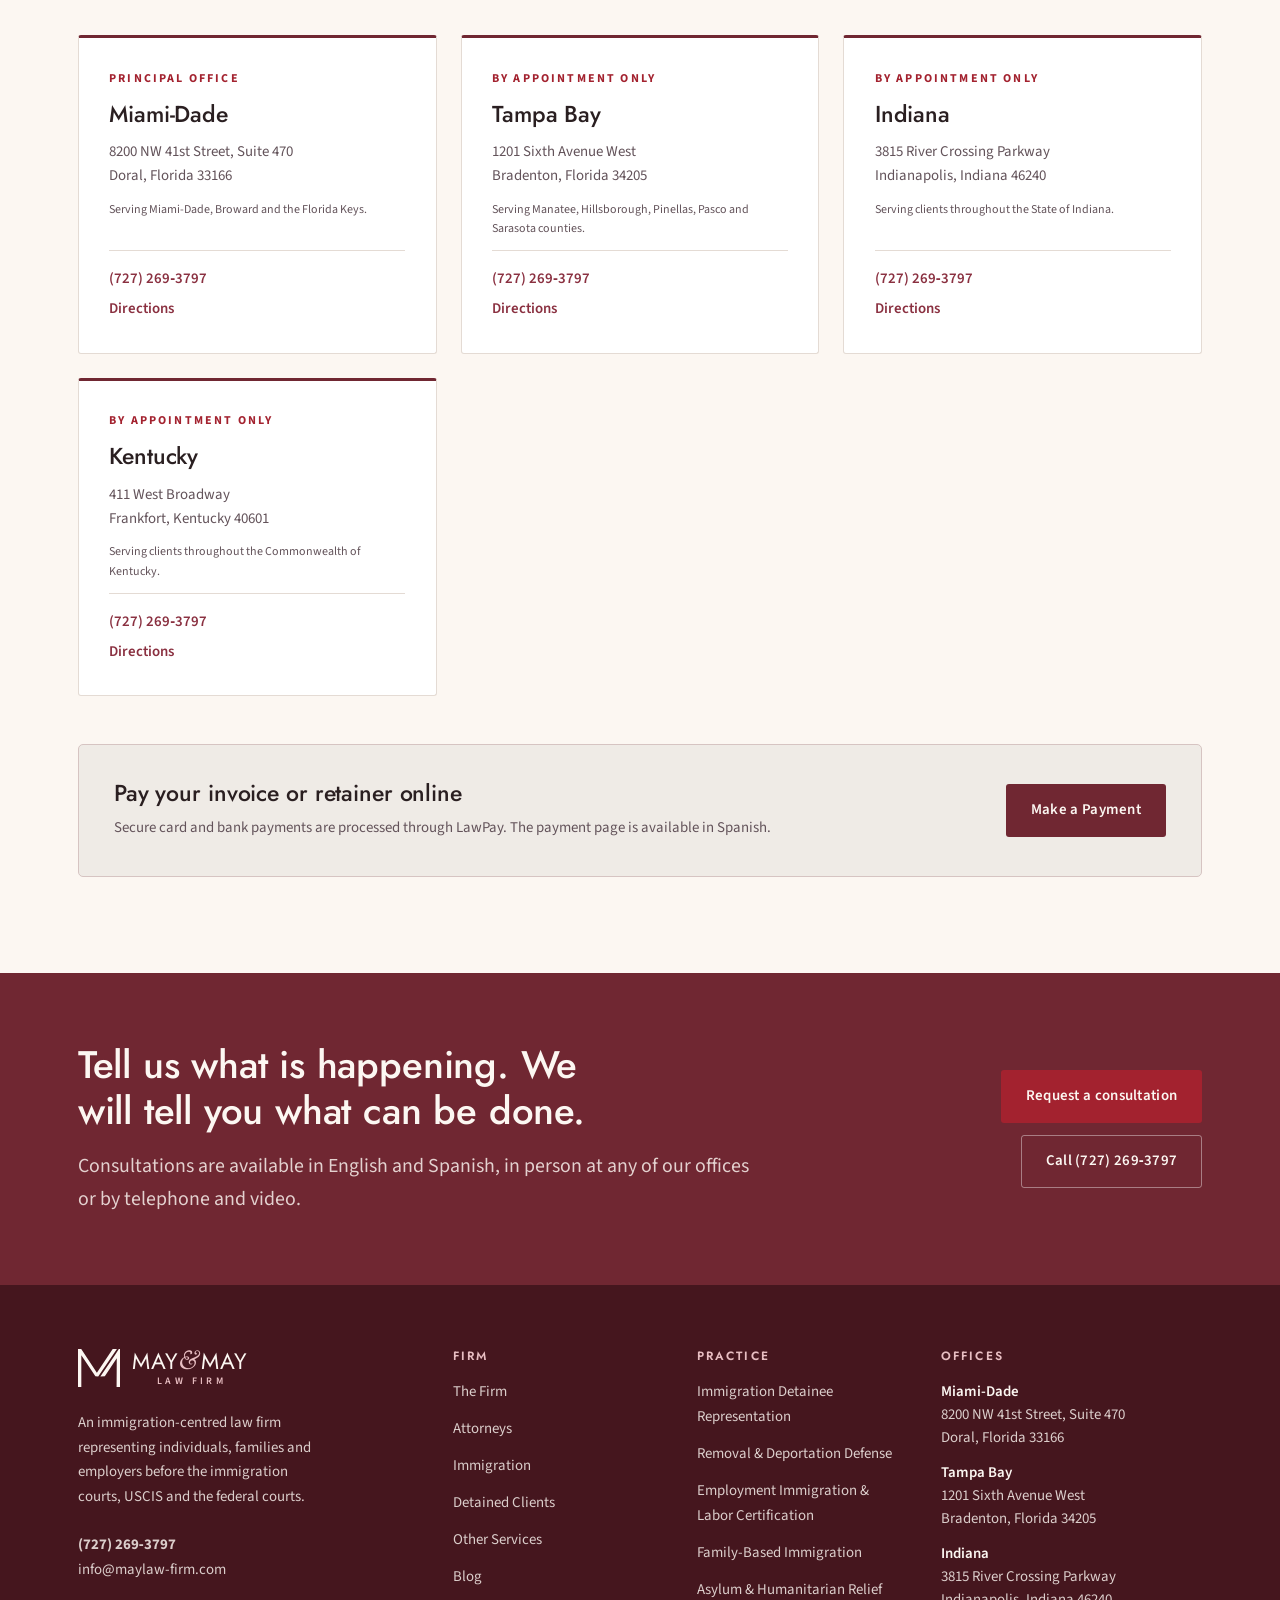
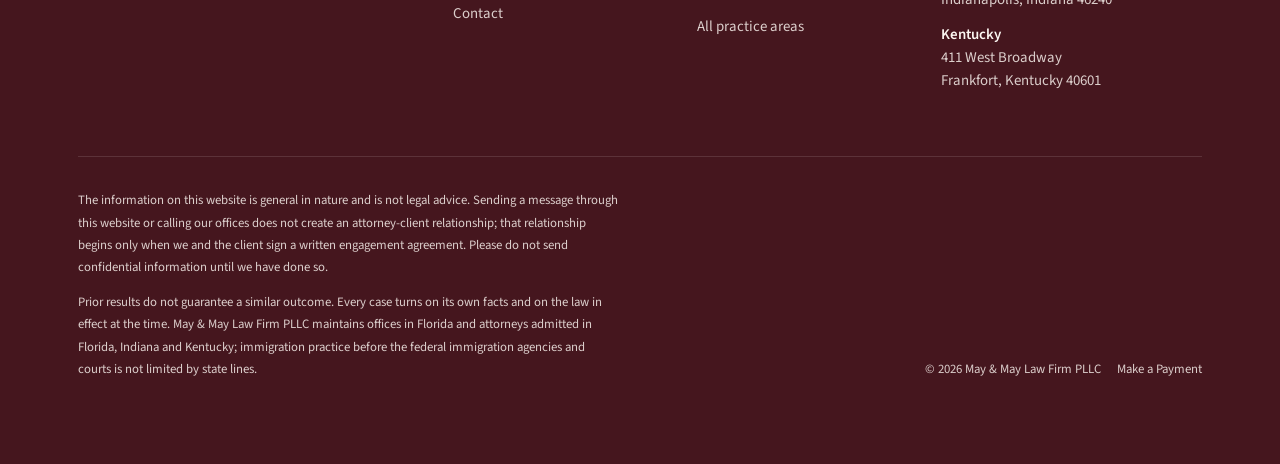
==== commit 1a5e49cd: "Add Other Services and a blog, paralegal surnames, WhatsApp green Layout and theme unchanged; five c" ====
--- a/index.html
+++ b/index.html
@@ -116,8 +116,10 @@
         <ul>
             <li><a href="firm.html"><span data-l="en">The Firm</span><span data-l="es" lang="es">La Firma</span></a></li>
             <li><a href="attorneys.html"><span data-l="en">Attorneys</span><span data-l="es" lang="es">Abogados</span></a></li>
-            <li><a href="practice-areas.html"><span data-l="en">Practice Areas</span><span data-l="es" lang="es">Áreas de Práctica</span></a></li>
+            <li><a href="practice-areas.html"><span data-l="en">Immigration</span><span data-l="es" lang="es">Inmigración</span></a></li>
             <li><a href="detained.html"><span data-l="en">Detained Clients</span><span data-l="es" lang="es">Clientes Detenidos</span></a></li>
+            <li><a href="other-services.html"><span data-l="en">Other Services</span><span data-l="es" lang="es">Otros Servicios</span></a></li>
+            <li><a href="blog.html"><span data-l="en">Blog</span><span data-l="es" lang="es">Blog</span></a></li>
             <li><a href="contact.html"><span data-l="en">Contact</span><span data-l="es" lang="es">Contacto</span></a></li>
         </ul>
         <div class="nav-drawer-cta">
@@ -272,7 +274,8 @@
       </div>
 
         <div class="btn-row">
-          <a class="btn btn-outline" href="practice-areas.html"><span data-l="en">All practice areas in detail</span><span data-l="es" lang="es">Todas las &#225;reas en detalle</span></a>
+          <a class="btn btn-outline" href="practice-areas.html"><span data-l="en">All immigration areas in detail</span><span data-l="es" lang="es">Todas las &#225;reas de inmigraci&#243;n en detalle</span></a>
+          <a class="btn btn-outline" href="other-services.html"><span data-l="en">Injury, family, estate, criminal &amp; business</span><span data-l="es" lang="es">Lesiones, familia, patrimonio, criminal y negocios</span></a>
         </div>
       </div>
     </section>
@@ -448,8 +451,10 @@
           <ul>
             <li><a href="firm.html"><span data-l="en">The Firm</span><span data-l="es" lang="es">La Firma</span></a></li>
             <li><a href="attorneys.html"><span data-l="en">Attorneys</span><span data-l="es" lang="es">Abogados</span></a></li>
-            <li><a href="practice-areas.html"><span data-l="en">Practice Areas</span><span data-l="es" lang="es">Áreas de Práctica</span></a></li>
+            <li><a href="practice-areas.html"><span data-l="en">Immigration</span><span data-l="es" lang="es">Inmigración</span></a></li>
             <li><a href="detained.html"><span data-l="en">Detained Clients</span><span data-l="es" lang="es">Clientes Detenidos</span></a></li>
+            <li><a href="other-services.html"><span data-l="en">Other Services</span><span data-l="es" lang="es">Otros Servicios</span></a></li>
+            <li><a href="blog.html"><span data-l="en">Blog</span><span data-l="es" lang="es">Blog</span></a></li>
             <li><a href="contact.html"><span data-l="en">Contact</span><span data-l="es" lang="es">Contacto</span></a></li>
           </ul>
         </div>
--- a/assets/css/site.css
+++ b/assets/css/site.css
@@ -441,7 +441,7 @@
 .nav-toggle[aria-expanded="true"] span:nth-child(2) { opacity: 0; }
 .nav-toggle[aria-expanded="true"] span:nth-child(3) { transform: translateY(-7px) rotate(-45deg); }
 
-@media (max-width: 1040px) {
+@media (max-width: 1180px) {
   .nav-toggle { display: block; order: 3; }
   .header-actions .btn-pay { display: none; }
 
@@ -475,7 +475,7 @@
   .nav-drawer-cta .btn { width: 100%; }
   body[data-nav-open="true"] { overflow: hidden; }
 }
-@media (min-width: 1041px) {
+@media (min-width: 1181px) {
   .nav-drawer-cta { display: none; }
 }
 
@@ -1061,13 +1061,16 @@
   gap: .6rem;
   max-width: calc(100vw - (var(--gutter) * 2));
   padding: .7rem 1.15rem .7rem .9rem;
-  background: var(--c-crimson-500);
-  color: var(--c-text-invert);
-  /* A hairline of cream so the crimson pill still separates from the
-     burgundy hero and mastheads it floats over. */
-  border: 1px solid rgba(252, 247, 242, .38);
+  /* WhatsApp's own green, so the bubble is recognised at a glance. Dark text
+     on it, not white: white gives 2:1 and fails, whereas the brand's text
+     colour reads at 8:1 — and dark-on-green is what WhatsApp itself uses.
+     The hairline keeps the pill defined against the cream page ground, which
+     the green alone does not separate from. */
+  background: #25D366;
+  color: var(--c-text);
+  border: 1px solid rgba(11, 20, 26, .22);
   border-radius: 999px;
-  box-shadow: 0 10px 28px -10px rgba(69, 22, 30, .55);
+  box-shadow: 0 10px 28px -10px rgba(11, 60, 30, .45);
   font-family: var(--font-sans);
   font-size: var(--fs-small);
   font-weight: 600;
@@ -1077,9 +1080,9 @@
               box-shadow var(--dur) var(--ease);
 }
 .whatsapp-bubble:hover {
-  background: var(--c-burgundy-700);
+  background: #1EBE5B;
   transform: translateY(-2px);
-  box-shadow: 0 14px 32px -10px rgba(69, 22, 30, .62);
+  box-shadow: 0 14px 32px -10px rgba(11, 60, 30, .55);
 }
 .whatsapp-bubble:active { transform: none; }
 
@@ -1113,3 +1116,51 @@
 @media print {
   .whatsapp-bubble { display: none; }
 }
+
+/* --- 13. Blog ----------------------------------------------------------- */
+.post-list { display: grid; gap: 1px; background: var(--c-line); border: 1px solid var(--c-line); }
+@media (min-width: 720px)  { .post-list { grid-template-columns: repeat(2, 1fr); } }
+@media (min-width: 1060px) { .post-list { grid-template-columns: repeat(3, 1fr); } }
+
+.post-card {
+  display: flex;
+  flex-direction: column;
+  gap: var(--space-3);
+  background: var(--c-surface);
+  padding: clamp(1.5rem, 1rem + 1.4vw, 2.15rem);
+  transition: background var(--dur) var(--ease);
+}
+.post-card:hover { background: var(--c-stone-100); }
+.post-card h3 { text-wrap: pretty; }
+.post-card .post-lead { font-size: var(--fs-small); color: var(--c-text-muted); flex: 1; }
+.post-card .link-arrow { margin-top: var(--space-2); }
+
+.post-meta {
+  display: flex;
+  flex-wrap: wrap;
+  align-items: center;
+  gap: .5rem .8rem;
+  font-family: var(--font-display);
+  font-size: var(--fs-kicker);
+  font-weight: 600;
+  letter-spacing: .12em;
+  text-transform: uppercase;
+  color: var(--c-text-muted);
+}
+.post-meta .post-cat { color: var(--c-accent-text); font-weight: 700; }
+.post-meta.is-invert { margin-bottom: var(--space-4); }
+
+/* An article is one column of running text; subheads break it up. */
+.post-body > * + * { margin-top: var(--space-5); }
+.post-body h3 {
+  margin-top: var(--space-7);
+  padding-top: var(--space-5);
+  border-top: 1px solid var(--c-line);
+  font-size: var(--fs-h3);
+}
+.post-body h3 + p { margin-top: var(--space-4); }
+.post-body p { max-width: var(--measure); }
+
+/* The catch-all tile carries a message rather than a service, so it takes the
+   remaining width of the row instead of sitting alone in it. */
+@media (min-width: 1000px) { .practice-card.is-cta.is-wide { grid-column: span 2; } }
